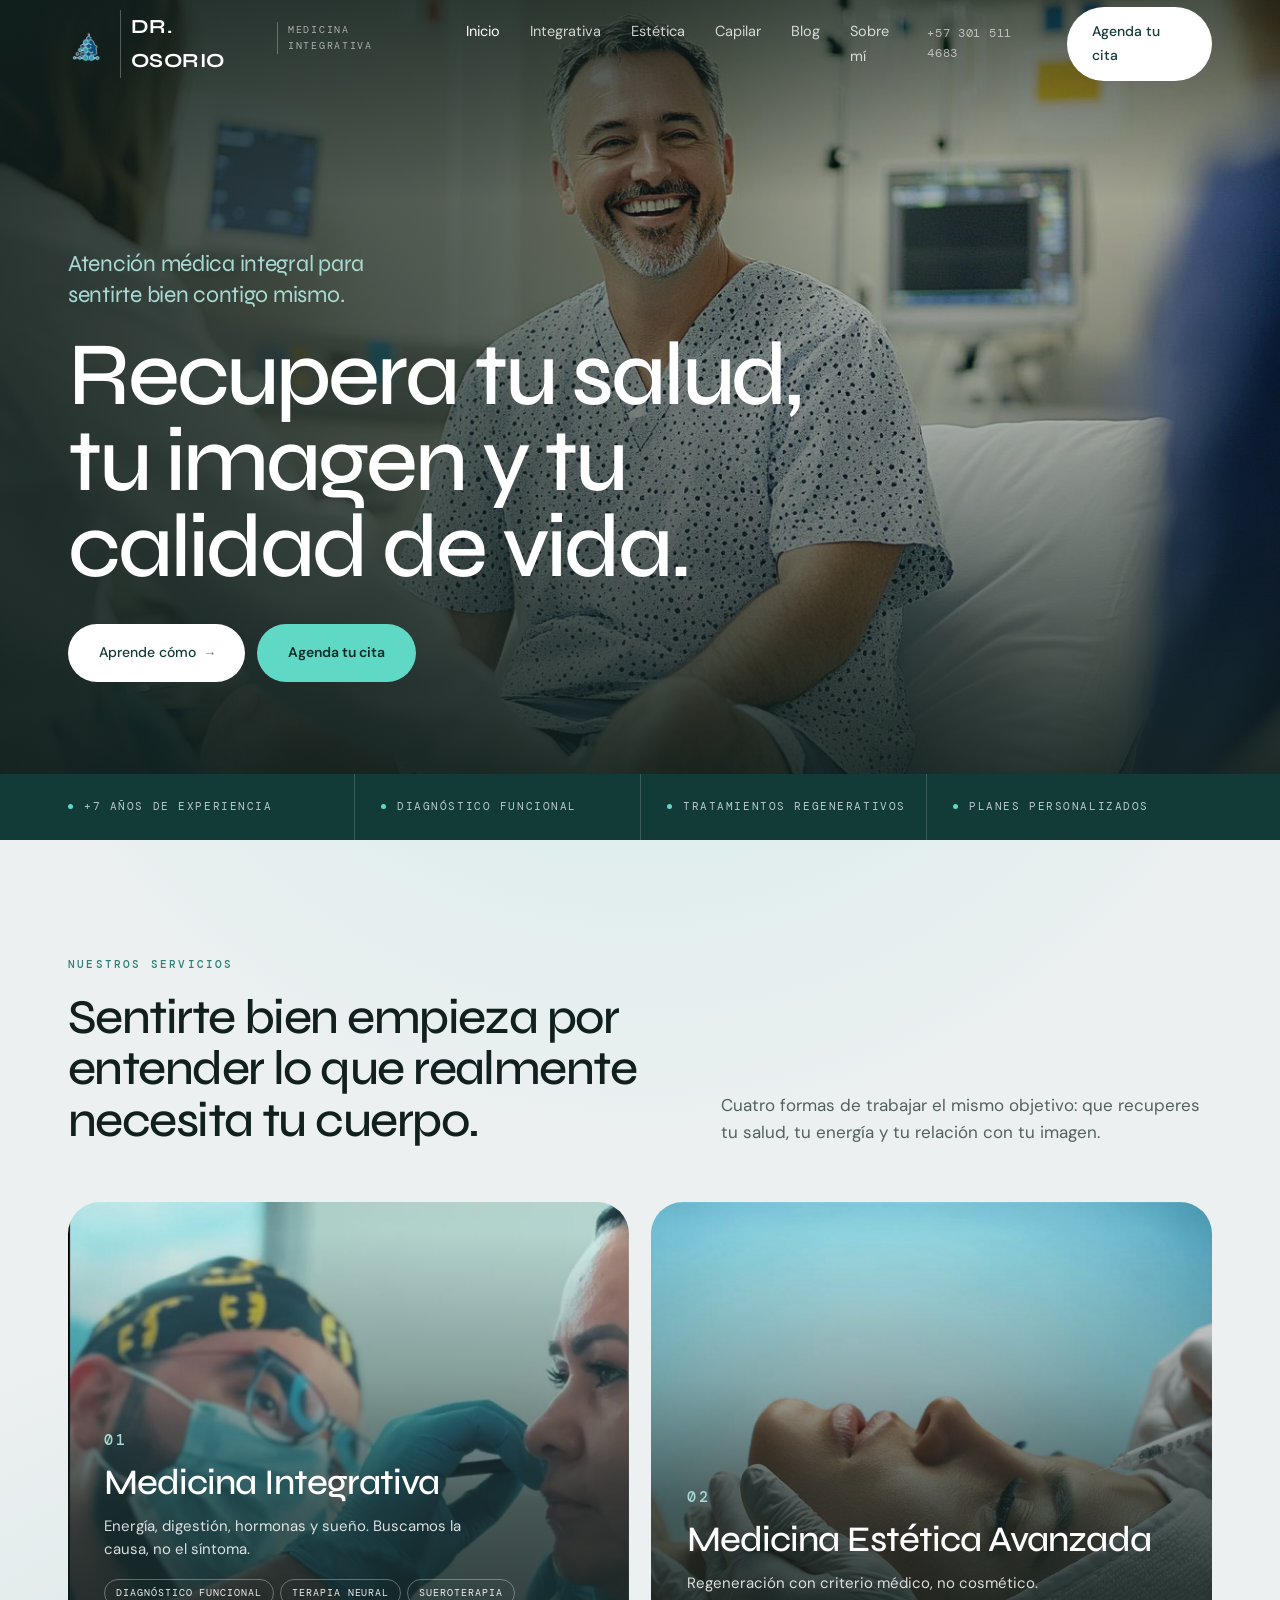
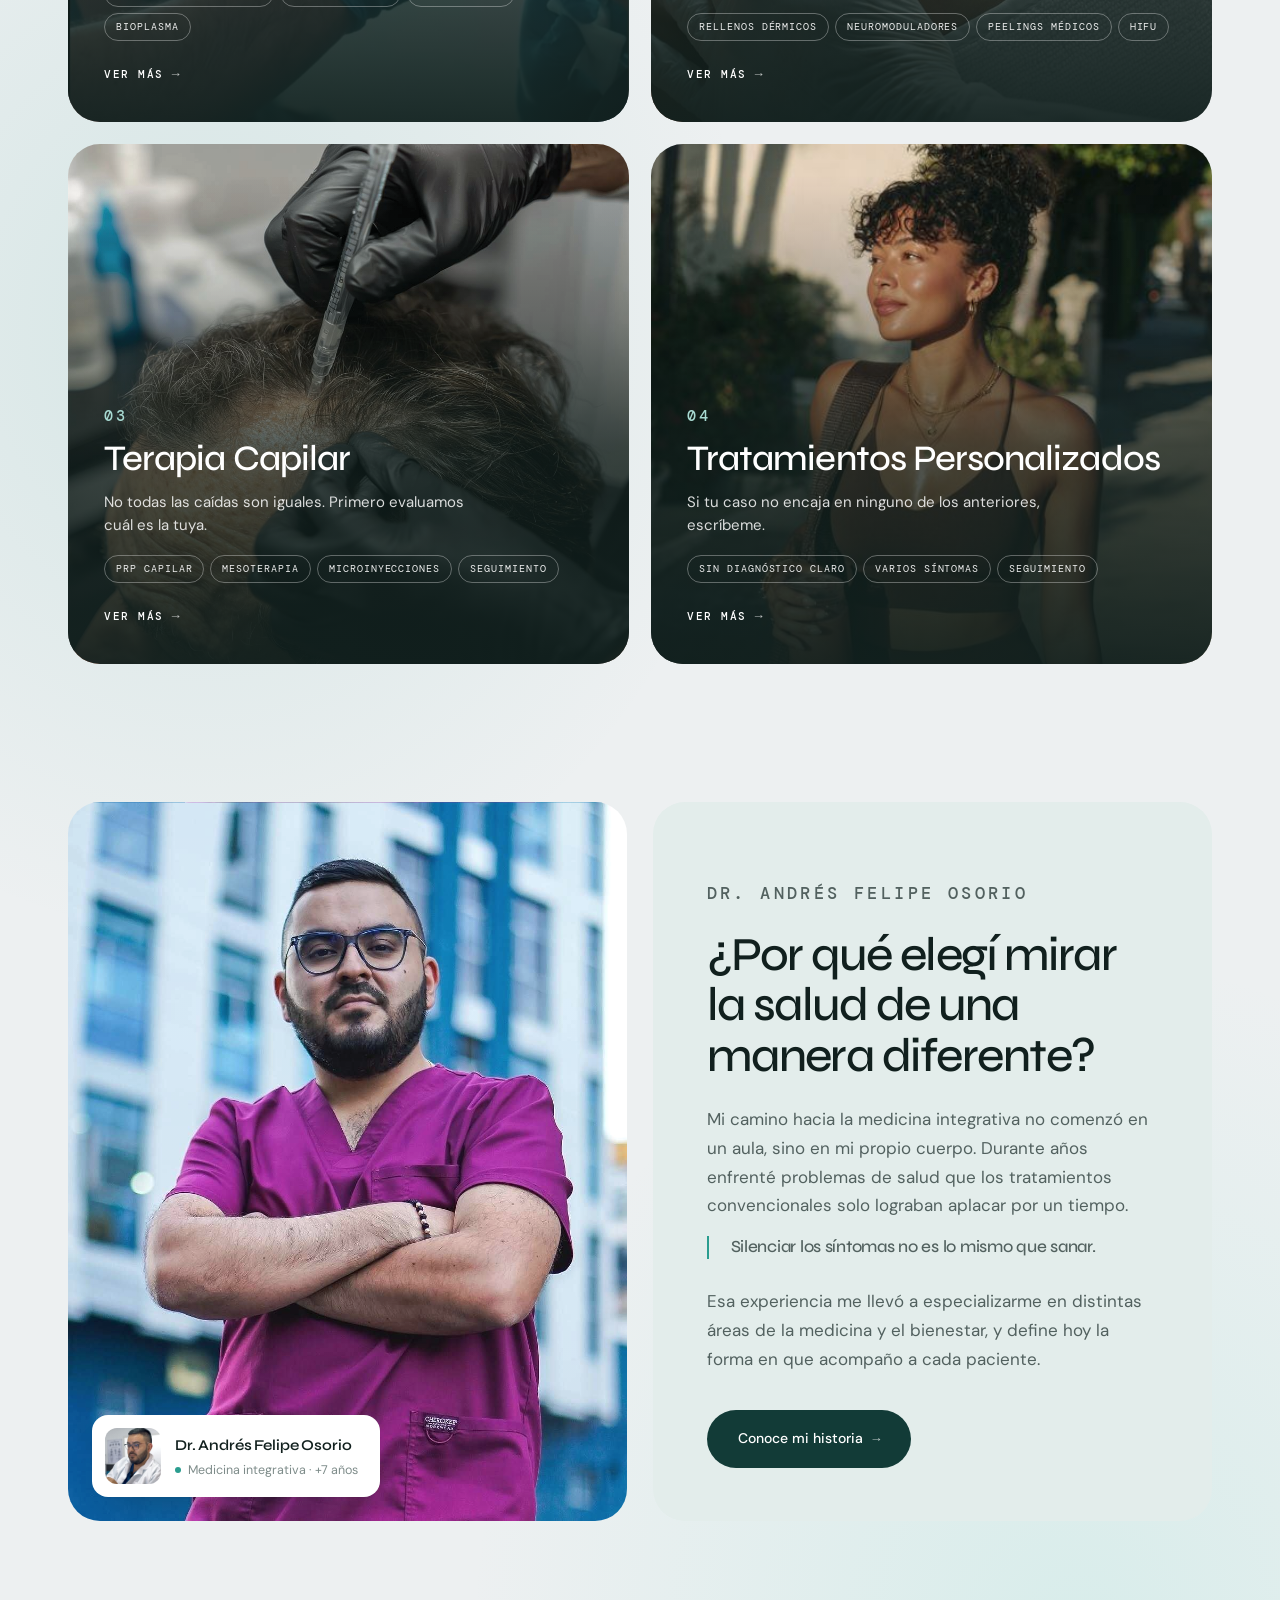
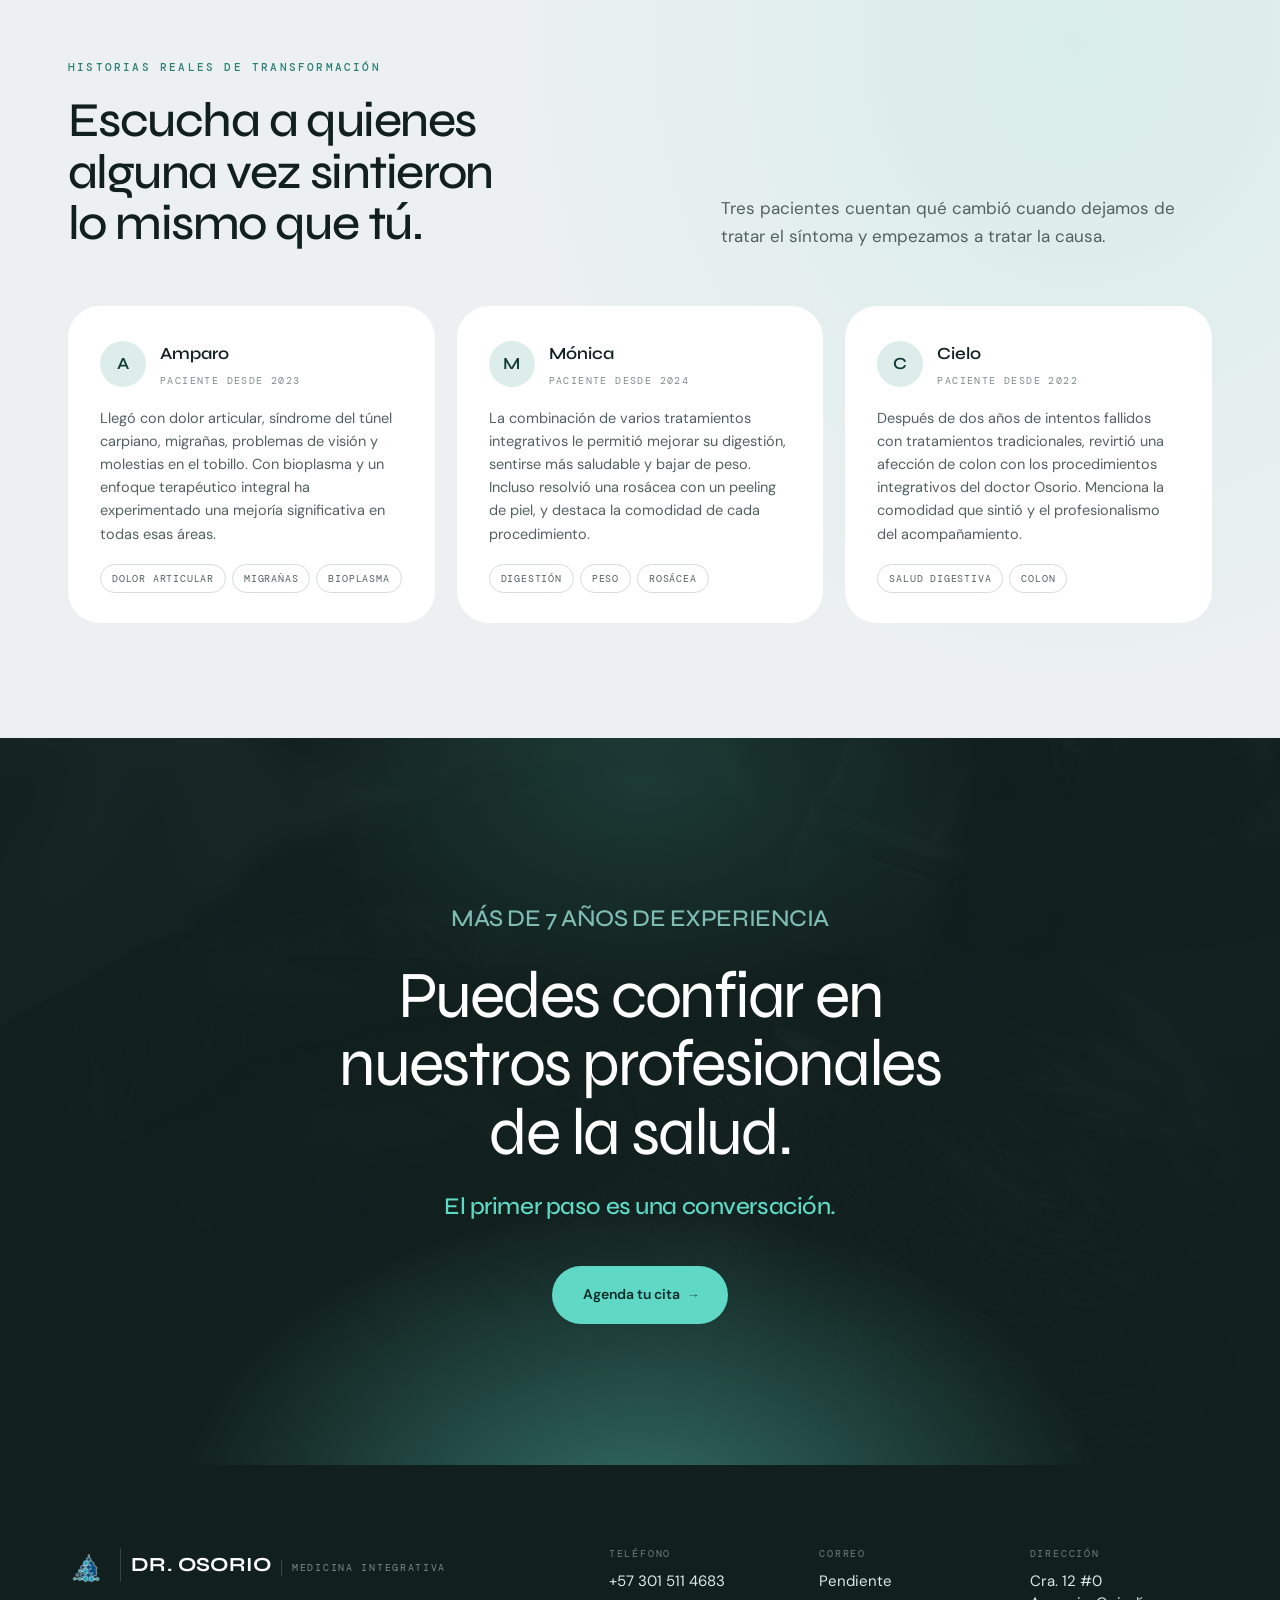
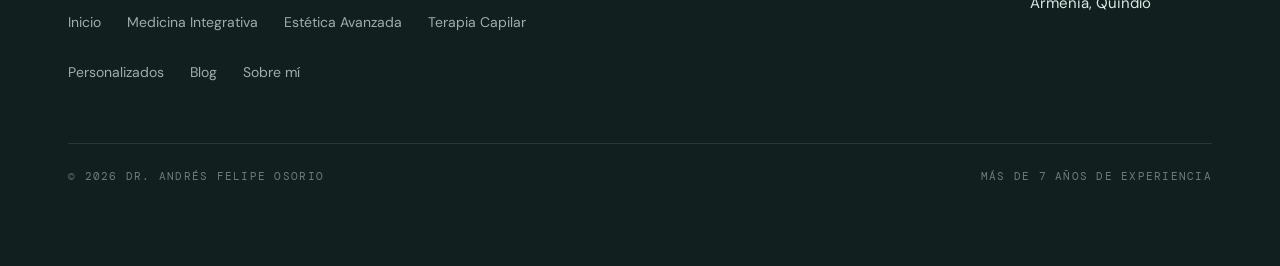
==== index.html @ e7bf5adf "Blog: índice y primer artículo Añade el blog al sitio:  - blog.html, el índice - blog-drips-vs-medic" ====
<!doctype html>
<html lang="es">
<head>
<meta charset="utf-8">
<meta name="viewport" content="width=device-width, initial-scale=1">
<title>Dr. Andrés Felipe Osorio · Medicina Integrativa en Armenia, Quindío</title>
<meta name="description" content="Medicina integrativa, estética avanzada y salud capilar. Diagnóstico profundo y tratamientos regenerativos personalizados. Armenia, Quindío.">
<link rel="icon" href="assets/img/logo.png">
<link rel="preconnect" href="https://fonts.googleapis.com">
<link rel="preconnect" href="https://fonts.gstatic.com" crossorigin>
<link rel="stylesheet" href="https://fonts.googleapis.com/css2?family=Syne:wght@400;500;600;700&family=DM+Sans:opsz,wght@9..40,400;9..40,500&family=DM+Mono:wght@400;500&display=swap">
<link rel="stylesheet" href="assets/css/site.css">
<script>(function(d){d.documentElement.classList.add('anim');setTimeout(function(){if(!window.__anim)d.documentElement.classList.remove('anim')},2500)})(document);</script>
</head>
<body>
<a class="skip" href="#main">Saltar al contenido</a>

<nav class="nav">
  <div class="wrap nav-in">
    <a class="mark" href="index.html">
      <img src="assets/img/logo.png" alt="" width="40" height="40">
      <span class="wm"><b>DR. OSORIO</b><span>Medicina Integrativa</span></span>
    </a>
    <div class="nav-links">
      <a href="index.html" aria-current="page">Inicio</a>
      <a href="medicina-integrativa.html">Integrativa</a>
      <a href="medicina-estetica.html">Estética</a>
      <a href="terapia-capilar.html">Capilar</a>
      <a href="blog.html">Blog</a>
      <a href="sobre-mi.html">Sobre mí</a>
    </div>
    <div class="nav-right">
      <a class="nav-phone" href="tel:+573015114683">+57 301 511 4683</a>
      <a class="btn btn-light" style="padding:12px 24px;min-height:44px" href="tratamientos-personalizados.html">Agenda tu cita</a>
    </div>
  </div>
</nav>

<main id="main">

<header class="hero">
  <div class="ph" style="background-image:url('assets/img/home-hero.jpg');background-position:62% 22%"></div>
  <div class="hero-scrim"></div>
  <div class="hero-in">
    <p class="ask">Atención médica integral para sentirte bien contigo mismo.</p>
    <h1>Recupera tu salud, tu imagen y tu calidad de vida.</h1>
    <div class="cta-row">
      <a class="btn btn-light" href="medicina-integrativa.html">Aprende cómo <span class="arw">→</span></a>
      <a class="btn btn-mint" href="tratamientos-personalizados.html">Agenda tu cita</a>
    </div>
  </div>
</header>

<div class="trust">
  <div class="wrap trust-in">
    <div><span class="dot"></span>+7 años de experiencia</div>
    <div><span class="dot"></span>Diagnóstico funcional</div>
    <div><span class="dot"></span>Tratamientos regenerativos</div>
    <div><span class="dot"></span>Planes personalizados</div>
  </div>
</div>

<section class="sect">
  <div class="wrap">
    <div class="sect-head">
      <div>
        <p class="eyebrow">Nuestros servicios</p>
        <h2>Sentirte bien empieza por entender lo que realmente necesita tu cuerpo.</h2>
      </div>
      <p class="lede">Cuatro formas de trabajar el mismo objetivo: que recuperes tu salud, tu energía y tu relación con tu imagen.</p>
    </div>

    <div class="tiles">
      <a class="tile" href="medicina-integrativa.html">
        <div class="ph" style="background-image:url('assets/img/card-integrativa.jpg');background-position:center 30%"></div>
        <div class="tile-scrim"></div>
        <div class="tile-body">
          <p class="eyebrow">01</p>
          <h3>Medicina Integrativa</h3>
          <p>Energía, digestión, hormonas y sueño. Buscamos la causa, no el síntoma.</p>
          <div class="subs"><span class="sub">Diagnóstico funcional</span><span class="sub">Terapia neural</span><span class="sub">Sueroterapia</span><span class="sub">Bioplasma</span></div>
          <span class="more">Ver más <span class="arw">→</span></span>
        </div>
      </a>

      <a class="tile" href="medicina-estetica.html">
        <div class="ph" style="background-image:url('assets/img/card-estetica.jpg')"></div>
        <div class="tile-scrim"></div>
        <div class="tile-body">
          <p class="eyebrow">02</p>
          <h3>Medicina Estética Avanzada</h3>
          <p>Regeneración con criterio médico, no cosmético.</p>
          <div class="subs"><span class="sub">Rellenos dérmicos</span><span class="sub">Neuromoduladores</span><span class="sub">Peelings médicos</span><span class="sub">HIFU</span></div>
          <span class="more">Ver más <span class="arw">→</span></span>
        </div>
      </a>

      <a class="tile" href="terapia-capilar.html">
        <div class="ph" style="background-image:url('assets/img/card-capilar.jpg');background-position:center 38%"></div>
        <div class="tile-scrim"></div>
        <div class="tile-body">
          <p class="eyebrow">03</p>
          <h3>Terapia Capilar</h3>
          <p>No todas las caídas son iguales. Primero evaluamos cuál es la tuya.</p>
          <div class="subs"><span class="sub">PRP capilar</span><span class="sub">Mesoterapia</span><span class="sub">Microinyecciones</span><span class="sub">Seguimiento</span></div>
          <span class="more">Ver más <span class="arw">→</span></span>
        </div>
      </a>

      <a class="tile" href="tratamientos-personalizados.html">
        <div class="ph" style="background-image:url('assets/img/card-planes.jpg')"></div>
        <div class="tile-scrim"></div>
        <div class="tile-body">
          <p class="eyebrow">04</p>
          <h3>Tratamientos Personalizados</h3>
          <p>Si tu caso no encaja en ninguno de los anteriores, escríbeme.</p>
          <div class="subs"><span class="sub">Sin diagnóstico claro</span><span class="sub">Varios síntomas</span><span class="sub">Seguimiento</span></div>
          <span class="more">Ver más <span class="arw">→</span></span>
        </div>
      </a>
    </div>
  </div>
</section>

<section class="split tint">
  <div class="split-in">
    <div class="split-img">
      <div class="ph" style="background-image:url('assets/img/dr-retrato.jpg')"></div>
      <div class="cred">
        <div class="cred-img"><div class="ph" style="background-image:url('assets/img/dr-consulta.jpg');background-position:center 18%"></div></div>
        <div><b>Dr. Andrés Felipe Osorio</b>
          <span class="role"><span class="dot"></span>Medicina integrativa · +7 años</span></div>
      </div>
    </div>
    <div class="split-txt"><div>
      <p class="eyebrow">Dr. Andrés Felipe Osorio</p>
      <h2>¿Por qué elegí mirar la salud de una manera diferente?</h2>
      <p>Mi camino hacia la medicina integrativa no comenzó en un aula, sino en mi propio cuerpo. Durante años enfrenté problemas de salud que los tratamientos convencionales solo lograban aplacar por un tiempo.</p>
      <p class="pull">Silenciar los síntomas no es lo mismo que sanar.</p>
      <p style="margin-top:28px">Esa experiencia me llevó a especializarme en distintas áreas de la medicina y el bienestar, y define hoy la forma en que acompaño a cada paciente.</p>
      <a class="btn btn-primary" href="sobre-mi.html">Conoce mi historia <span class="arw">→</span></a>
    </div></div>
  </div>
</section>

<section class="sect">
  <div class="wrap">
    <div class="sect-head">
      <div>
        <p class="eyebrow">Historias reales de transformación</p>
        <h2>Escucha a quienes alguna vez sintieron lo mismo que tú.</h2>
      </div>
      <p class="lede">Tres pacientes cuentan qué cambió cuando dejamos de tratar el síntoma y empezamos a tratar la causa.</p>
    </div>

    <div class="hist-grid">
      <article class="hist">
        <div class="hist-top"><div class="mono-av">A</div><div><b>Amparo</b><span>Paciente desde 2023</span></div></div>
        <p>Llegó con dolor articular, síndrome del túnel carpiano, migrañas, problemas de visión y molestias en el tobillo. Con bioplasma y un enfoque terapéutico integral ha experimentado una mejoría significativa en todas esas áreas.</p>
        <div class="tags"><span class="tag">Dolor articular</span><span class="tag">Migrañas</span><span class="tag">Bioplasma</span></div>
      </article>
      <article class="hist">
        <div class="hist-top"><div class="mono-av">M</div><div><b>Mónica</b><span>Paciente desde 2024</span></div></div>
        <p>La combinación de varios tratamientos integrativos le permitió mejorar su digestión, sentirse más saludable y bajar de peso. Incluso resolvió una rosácea con un peeling de piel, y destaca la comodidad de cada procedimiento.</p>
        <div class="tags"><span class="tag">Digestión</span><span class="tag">Peso</span><span class="tag">Rosácea</span></div>
      </article>
      <article class="hist">
        <div class="hist-top"><div class="mono-av">C</div><div><b>Cielo</b><span>Paciente desde 2022</span></div></div>
        <p>Después de dos años de intentos fallidos con tratamientos tradicionales, revirtió una afección de colon con los procedimientos integrativos del doctor Osorio. Menciona la comodidad que sintió y el profesionalismo del acompañamiento.</p>
        <div class="tags"><span class="tag">Salud digestiva</span><span class="tag">Colon</span></div>
      </article>
    </div>
  </div>
</section>

<section class="cta">
  <div class="cta-bg"><div class="ph" style="background-image:url('assets/img/home-banda.jpg');filter:saturate(.28) contrast(1.05)"></div></div>
  <div class="wrap"><div class="cta-in">
    <p class="eyebrow">Más de 7 años de experiencia</p>
    <h2>Puedes confiar en nuestros profesionales de la salud.</h2>
    <p>El primer paso es una conversación.</p>
    <a class="btn btn-mint" href="tratamientos-personalizados.html">Agenda tu cita <span class="arw">→</span></a>
  </div></div>
</section>

</main>

<footer class="foot">
  <div class="wrap">
    <div class="foot-top">
      <div>
        <div class="mark">
          <img src="assets/img/logo.png" alt="" width="40" height="40">
          <span class="wm"><b>DR. OSORIO</b><span>Medicina Integrativa</span></span>
        </div>
        <div class="foot-links">
          <a href="index.html">Inicio</a>
          <a href="medicina-integrativa.html">Medicina Integrativa</a>
          <a href="medicina-estetica.html">Estética Avanzada</a>
          <a href="terapia-capilar.html">Terapia Capilar</a>
          <a href="tratamientos-personalizados.html">Personalizados</a>
          <a href="blog.html">Blog</a>
          <a href="sobre-mi.html">Sobre mí</a>
        </div>
      </div>
      <div class="foot-data">
        <div><p class="k">Teléfono</p><p class="v"><a href="tel:+573015114683">+57 301 511 4683</a></p></div>
        <div><p class="k">Correo</p><p class="v">Pendiente</p></div>
        <div><p class="k">Dirección</p><p class="v">Cra. 12 #0<br>Armenia, Quindío</p></div>
      </div>
    </div>
    <div class="foot-bar">
      <span>© 2026 Dr. Andrés Felipe Osorio</span>
      <span>Más de 7 años de experiencia</span>
    </div>
  </div>
</footer>

<script src="assets/js/site.js" defer></script>
</body>
</html>
---- assets/css/site.css ----
/* ============================================================
   Dr. Andrés Felipe Osorio — hoja de estilos del sitio
   Un solo sistema para las seis páginas.
   ============================================================ */

:root{
  /* color */
  --canvas:#EDF0F1;
  --mist:#E3EDEB;
  --surface:#FFFFFF;
  --ink:#11201E;
  --ink-soft:#52615F;
  --ink-faint:#7E8C8A;
  --teal:#2A7F76;         /* teal para texto: 4.9:1 sobre blanco */
  --teal-bright:#2A9D8F;  /* el color de marca, sólo para acentos */
  --teal-deep:#123B37;
  --mint:#5FD9C6;
  --line:#D6DCDB;
  --line-soft:#E4E9E9;

  /* medidas */
  --w:1240px;
  --pad:clamp(20px,5vw,48px);
  --r-card:32px;
  --r-field:14px;
  --r-pill:999px;

  /* tipografía */
  --display:"Syne",Georgia,serif;
  --body:"DM Sans",-apple-system,BlinkMacSystemFont,"Segoe UI",Helvetica,Arial,sans-serif;
  --mono:"DM Mono",ui-monospace,SFMono-Regular,Menlo,monospace;
}

*{box-sizing:border-box}
html{-webkit-text-size-adjust:100%; scroll-behavior:smooth}
@media (prefers-reduced-motion:reduce){
  html{scroll-behavior:auto}
  *,*::before,*::after{animation-duration:.01ms!important; transition-duration:.01ms!important}
}

body{
  margin:0; color:var(--ink);
  background-color:var(--canvas);
  background-image:
    radial-gradient(84% 24% at 50% 6%, rgba(95,217,198,.24) 0%, rgba(95,217,198,0) 72%),
    radial-gradient(60% 17% at 16% 38%, rgba(42,157,143,.12) 0%, rgba(42,157,143,0) 72%),
    radial-gradient(66% 19% at 84% 64%, rgba(95,217,198,.15) 0%, rgba(95,217,198,0) 72%);
  background-repeat:no-repeat;
  font-family:var(--body); font-size:16px; line-height:1.7;
  -webkit-font-smoothing:antialiased;
}
img{display:block; max-width:100%}
a{color:inherit; text-decoration:none}
:focus-visible{outline:2px solid var(--teal-bright); outline-offset:3px; border-radius:4px}
.skip{position:absolute; left:-9999px}
.skip:focus{left:16px; top:16px; z-index:99; background:#fff; color:var(--teal-deep);
  padding:12px 20px; border-radius:var(--r-pill); font-size:14px}

.wrap{max-width:var(--w); margin:0 auto; padding-inline:var(--pad)}
h1,h2,h3{font-family:var(--display); margin:0; text-wrap:balance}
p{margin:0}

.eyebrow{font-family:var(--mono); font-size:11px; font-weight:500;
  letter-spacing:.2em; text-transform:uppercase; color:var(--teal); margin:0}
.arw{font-family:var(--mono); font-size:13px; opacity:.7}

.btn{display:inline-flex; align-items:center; justify-content:center; gap:10px;
  font-family:var(--body); font-size:14px; font-weight:500; padding:16px 30px;
  border-radius:var(--r-pill); border:1px solid transparent; min-height:50px; cursor:pointer;
  transition:background-color .2s ease, color .2s ease, border-color .2s ease}
.btn-primary{background:var(--teal-deep); color:#FFFFFF}
.btn-primary:hover{background:#0C2C29}
.btn-light{background:#FFFFFF; color:var(--teal-deep)}
.btn-light:hover{background:#E9F2F0}
.btn-mint{background:var(--mint); color:#0B2B27; font-weight:600}
.btn-mint:hover{background:#4FCDB9}
.btn-ghost{background:transparent; color:var(--ink); border-color:var(--line)}
.btn-ghost:hover{border-color:var(--teal); color:var(--teal)}

.chips{display:flex; flex-wrap:wrap; gap:8px; margin-top:26px}
.chip{font-family:var(--mono); font-size:10px; font-weight:500; letter-spacing:.14em;
  text-transform:uppercase; color:var(--teal); background:rgba(42,157,143,.07);
  border:1px solid rgba(42,157,143,.34); border-radius:var(--r-pill); padding:8px 15px}
.pull{border-left:2px solid var(--teal-bright); padding-left:22px; margin-top:30px;
  font-family:var(--display); font-size:clamp(18px,1.9vw,22px); font-weight:500;
  letter-spacing:-.016em; line-height:1.34; color:var(--teal-deep)}
.pend{display:inline-block; font-family:var(--mono); font-size:9px; letter-spacing:.13em;
  text-transform:uppercase; color:#8A6018; background:#F6ECD9;
  border-radius:var(--r-pill); padding:4px 9px}

/* ---------- foto: una sola receta de grading ---------- */
.ph{position:absolute; inset:0; background-size:cover; background-position:center;
  background-color:#E2E7E7; filter:saturate(.84) contrast(1.03) brightness(1.01)}
.ph::after{content:""; position:absolute; inset:0;
  background:linear-gradient(180deg,rgba(42,127,118,.14),rgba(17,32,30,.10));
  mix-blend-mode:soft-light}

/* ============================================================
   NAVEGACIÓN
   ============================================================ */
.nav{position:absolute; top:0; left:0; right:0; z-index:20}
.nav.solid{position:relative; background:var(--teal-deep)}
.nav-in{display:flex; align-items:center; justify-content:space-between; gap:28px; height:88px}
.mark{display:flex; align-items:center; gap:12px}
.mark img{width:40px; height:40px; flex:0 0 40px}
.mark .wm{display:flex; align-items:baseline; gap:10px}
.mark b{font-family:var(--display); font-size:20px; font-weight:700;
  letter-spacing:.02em; color:#FFFFFF}
.mark span{font-family:var(--mono); font-size:9.5px; letter-spacing:.18em;
  text-transform:uppercase; color:rgba(255,255,255,.6);
  border-left:1px solid rgba(255,255,255,.28); padding-left:10px}
.nav-links{display:flex; gap:30px; font-size:14.5px; color:rgba(255,255,255,.78)}
.nav-links a:hover{color:#FFFFFF}
.nav-links a[aria-current="page"]{color:#FFFFFF}
.nav-right{display:flex; align-items:center; gap:20px}
.nav-phone{font-family:var(--mono); font-size:11.5px; letter-spacing:.06em;
  color:rgba(255,255,255,.62)}
.nav-phone:hover{color:#FFFFFF}

/* ============================================================
   HERO a sangre
   ============================================================ */
.hero{position:relative; min-height:86vh; display:flex; align-items:flex-end;
  overflow:hidden; background:var(--ink)}
.hero.short{min-height:68vh}
.hero-scrim{position:absolute; inset:0;
  background:
    linear-gradient(104deg, rgba(17,32,30,.82) 0%, rgba(17,32,30,.54) 36%, rgba(17,32,30,0) 70%),
    linear-gradient(180deg, rgba(17,32,30,.60) 0%, rgba(17,32,30,.12) 26%,
             rgba(17,32,30,.44) 66%, rgba(17,32,30,.88) 100%)}
.hero-in{position:relative; z-index:2; width:100%; max-width:var(--w); margin:0 auto;
  padding:200px var(--pad) 92px}
.hero.short .hero-in{padding-top:170px; padding-bottom:80px}
.hero .ask{font-family:var(--display); font-size:clamp(17px,1.9vw,23px); font-weight:400;
  letter-spacing:-.012em; line-height:1.35; color:#A8DAD2; max-width:26ch; margin:0}
.hero h1{font-size:clamp(42px,7vw,96px); font-weight:500; letter-spacing:-.036em;
  line-height:.96; color:#FFFFFF; margin-top:22px; max-width:15ch}
.hero .cta-row{display:flex; gap:12px; margin-top:34px; flex-wrap:wrap}

/* HERO en banda (Sobre mí) */
.hero-band{background:var(--teal-deep); color:#FFFFFF; position:relative; overflow:hidden}
.hero-band::before{content:""; position:absolute; inset:0; pointer-events:none;
  background:radial-gradient(46% 60% at 82% 10%, rgba(95,217,198,.20) 0%, rgba(95,217,198,0) 72%)}
.hero-band .hb-in{position:relative; z-index:2; max-width:var(--w); margin:0 auto;
  padding-inline:var(--pad); padding-block:clamp(56px,7vw,96px);
  display:grid; grid-template-columns:minmax(0,1.15fr) minmax(0,.85fr);
  gap:clamp(36px,5vw,80px); align-items:center}
.hero-band .eyebrow{color:#7FBDB4}
.hero-band h1{font-size:clamp(38px,5.6vw,74px); font-weight:500; letter-spacing:-.036em;
  line-height:1.0; color:#FFFFFF; margin-top:20px}
.hero-band .lede{font-family:var(--display); font-size:clamp(19px,2.1vw,26px); font-weight:400;
  letter-spacing:-.016em; line-height:1.34; color:var(--mint); margin-top:26px; max-width:26ch}
.hero-band .art{position:relative; border-radius:var(--r-card); overflow:hidden; aspect-ratio:4/4.9}
.meta-row{display:flex; margin-top:38px; border-top:1px solid rgba(255,255,255,.2)}
.meta-row div{padding:18px 30px 0; border-right:1px solid rgba(255,255,255,.2)}
.meta-row div:first-child{padding-left:0}
.meta-row div:last-child{border-right:0}
.meta-row .k{font-family:var(--mono); font-size:9.5px; letter-spacing:.16em;
  text-transform:uppercase; color:#7E9995}
.meta-row .v{font-family:var(--display); font-size:19px; font-weight:600;
  letter-spacing:-.014em; color:#FFFFFF; margin-top:7px}

/* ============================================================
   FRANJA DE CONFIANZA
   ============================================================ */
.trust{background:var(--teal-deep); color:#FFFFFF}
.trust-in{display:grid; grid-template-columns:repeat(4,1fr); font-family:var(--mono);
  font-size:10.5px; letter-spacing:.15em; text-transform:uppercase; color:#B9CBC8}
.trust-in > div{padding:24px 0; display:flex; align-items:center; gap:11px}
.trust-in > div + div{border-left:1px solid rgba(255,255,255,.18); padding-left:26px}
.dot{width:5px; height:5px; border-radius:50%; background:var(--mint); flex:0 0 5px}

/* ============================================================
   FILAS: dos tarjetas de la misma altura
   ============================================================ */
.split{padding-block:clamp(14px,1.8vw,22px)}
.split-in{max-width:var(--w); margin:0 auto; padding-inline:var(--pad);
  display:grid; grid-template-columns:minmax(0,1fr) minmax(0,1fr);
  gap:clamp(16px,2vw,26px); align-items:stretch}
.split.wide > .split-in{grid-template-columns:minmax(0,.86fr) minmax(0,1.14fr)}
.split.wide.rev > .split-in{grid-template-columns:minmax(0,1.14fr) minmax(0,.86fr)}
.split-img{position:relative; border-radius:var(--r-card); overflow:hidden;
  min-height:clamp(360px,44vw,540px)}
.split-txt{background:var(--surface); border-radius:var(--r-card);
  padding:clamp(32px,4.2vw,64px); display:flex; align-items:center}
.split.tint .split-txt{background:var(--mist)}
.split-txt > div{max-width:32rem}
.split-txt h2{font-size:clamp(30px,3.7vw,50px); font-weight:500; letter-spacing:-.032em;
  line-height:1.06; margin-top:22px}
.split-txt p{color:var(--ink-soft); margin-top:24px; font-size:17px}
.split-txt p + p{margin-top:16px}
.split-txt .btn{margin-top:36px}
.split-txt .sig{font-family:var(--display); font-size:18px; font-weight:600;
  color:var(--ink); margin-top:30px}
.split-txt .reg{font-family:var(--mono); font-size:10.5px; letter-spacing:.16em;
  text-transform:uppercase; color:var(--ink-faint); margin-top:6px}

/* tarjeta de credencial flotando sobre la foto */
.cred{position:absolute; z-index:3; left:24px; bottom:24px; display:flex; align-items:center;
  gap:14px; background:var(--surface); border-radius:16px; padding:13px 22px 13px 13px;
  max-width:min(330px,calc(100% - 48px));
  box-shadow:0 1px 2px rgba(17,32,30,.05), 0 20px 44px -24px rgba(17,32,30,.45)}
.cred-img{position:relative; width:56px; height:56px; border-radius:12px; flex:0 0 56px; overflow:hidden}
.cred b{display:block; font-family:var(--display); font-size:15px; font-weight:600;
  letter-spacing:-.01em; color:var(--ink)}
.cred .role{display:block; font-size:12.5px; line-height:1.4; color:var(--ink-faint); margin-top:3px}
.cred .dot{display:inline-block; margin-right:7px; vertical-align:1px; background:var(--teal-bright);
  width:6px; height:6px}

/* ============================================================
   TARJETA OSCURA — cuatro variantes de lista
   ============================================================ */
.dark{padding-block:clamp(14px,1.8vw,22px)}
.dark-card{background:var(--teal-deep); color:#FFFFFF; border-radius:var(--r-card);
  padding:clamp(44px,6vw,86px); position:relative; overflow:hidden}
.dark .eyebrow{color:#7FBDB4}
.dark h2{font-size:clamp(31px,3.9vw,52px); font-weight:500; letter-spacing:-.032em;
  line-height:1.06; color:#FFFFFF; margin-top:20px; max-width:16ch}

/* a · lista simple en dos columnas */
.list-2{list-style:none; display:grid; grid-template-columns:1fr 1fr;
  gap:0 clamp(40px,6vw,88px); margin:clamp(40px,5vw,60px) 0 0; padding:0;
  border-top:1px solid rgba(255,255,255,.18)}
.list-2 li{padding:22px 0; border-bottom:1px solid rgba(255,255,255,.18);
  font-size:17px; color:#DCE8E6; display:flex; gap:16px; align-items:baseline}
.list-2 .n{font-family:var(--mono); font-size:10.5px; letter-spacing:.14em;
  color:#7FBDB4; flex:0 0 auto}

/* b · nombre + para qué sirve, dos columnas */
.list-def{list-style:none; margin:clamp(40px,5vw,60px) 0 0; padding:0;
  display:grid; grid-template-columns:1fr 1fr; gap:0 clamp(40px,6vw,80px);
  border-top:1px solid rgba(255,255,255,.18)}
.list-def li{padding:20px 0; border-bottom:1px solid rgba(255,255,255,.18);
  display:grid; grid-template-columns:auto 1fr; gap:5px 18px}
.list-def .n{grid-column:1; grid-row:1 / span 2; align-self:start; padding-top:5px;
  font-family:var(--mono); font-size:10px; letter-spacing:.14em; color:#7FBDB4}
.list-def b{grid-column:2; grid-row:1; font-family:var(--display); font-size:18px;
  font-weight:600; letter-spacing:-.014em; color:#FFFFFF}
.list-def .d{grid-column:2; grid-row:2; font-size:14.5px; line-height:1.5; color:#A9BFBC}

/* c · una columna, filas grandes */
.list-1{list-style:none; margin:clamp(40px,5vw,60px) 0 0; padding:0;
  border-top:1px solid rgba(255,255,255,.18)}
.list-1 li{display:flex; align-items:baseline; justify-content:space-between; gap:28px;
  padding:24px 0; border-bottom:1px solid rgba(255,255,255,.18)}
.list-1 b{font-family:var(--display); font-size:clamp(19px,2.1vw,27px); font-weight:500;
  letter-spacing:-.018em; line-height:1.2; color:#FFFFFF}
.list-1 .n{font-family:var(--mono); font-size:10px; letter-spacing:.14em;
  color:#7FBDB4; flex:0 0 auto}

/* d · cuatro cuadrantes con filete en cruz */
.quad{display:grid; grid-template-columns:1fr 1fr; margin-top:clamp(40px,5vw,60px)}
.quad > div{--gx:clamp(28px,3.4vw,56px); --gy:clamp(30px,3.4vw,50px)}
.quad > div:nth-child(1){padding:0 var(--gx) var(--gy) 0;
  border-right:1px solid rgba(255,255,255,.18); border-bottom:1px solid rgba(255,255,255,.18)}
.quad > div:nth-child(2){padding:0 0 var(--gy) var(--gx);
  border-bottom:1px solid rgba(255,255,255,.18)}
.quad > div:nth-child(3){padding:var(--gy) var(--gx) 0 0;
  border-right:1px solid rgba(255,255,255,.18)}
.quad > div:nth-child(4){padding:var(--gy) 0 0 var(--gx)}
.quad .n{font-family:var(--mono); font-size:10px; letter-spacing:.16em; color:#7FBDB4}
.quad h3{font-size:clamp(21px,2.3vw,28px); font-weight:500; letter-spacing:-.02em;
  line-height:1.14; color:#FFFFFF; margin-top:14px}
.quad p{color:#A9BFBC; font-size:16px; line-height:1.6; margin-top:14px; max-width:38ch}
.quad .k{font-family:var(--mono); font-size:10px; letter-spacing:.16em;
  text-transform:uppercase; color:#7FBDB4}

/* ============================================================
   PORTADA — cuatro servicios en tarjetas con foto a sangre
   ============================================================ */
.sect{padding-block:clamp(76px,9vw,124px)}
.sect-head{display:grid; grid-template-columns:minmax(0,1.2fr) minmax(0,1fr);
  gap:clamp(32px,5vw,72px); align-items:end; margin-bottom:clamp(40px,5vw,56px)}
.sect-head h2{font-size:clamp(30px,3.8vw,50px); font-weight:500; letter-spacing:-.032em;
  line-height:1.06; margin-top:18px}
.sect-head .lede{font-size:17px; line-height:1.6; color:var(--ink-soft); max-width:50ch}

.tiles{display:grid; grid-template-columns:1fr 1fr; gap:clamp(16px,2vw,22px)}
.tile{position:relative; border-radius:var(--r-card); overflow:hidden; min-height:520px;
  display:flex; transition:transform .25s ease}
.tile:hover{transform:translateY(-4px)}
.tile-scrim{position:absolute; inset:0;
  background:linear-gradient(180deg, rgba(17,32,30,0) 6%, rgba(17,32,30,.30) 34%,
             rgba(17,32,30,.70) 58%, rgba(17,32,30,.94) 100%)}
.tile-body{position:relative; z-index:2; margin-top:auto; width:100%; padding:36px; color:#FFFFFF}
.tile-body .eyebrow{color:#A8DAD2}
.tile-body h3{font-family:var(--display); font-size:clamp(26px,3vw,36px); font-weight:500;
  letter-spacing:-.026em; line-height:1.08; color:#FFFFFF; margin-top:12px}
.tile-body p{font-size:15px; line-height:1.55; color:rgba(255,255,255,.84);
  margin-top:12px; max-width:38ch}
.subs{display:flex; flex-wrap:wrap; gap:6px; margin-top:18px}
.sub{font-family:var(--mono); font-size:9.5px; letter-spacing:.1em; text-transform:uppercase;
  border:1px solid rgba(255,255,255,.32); border-radius:var(--r-pill); padding:5px 11px;
  color:rgba(255,255,255,.92)}
.more{display:inline-flex; align-items:center; gap:8px; margin-top:22px; font-family:var(--mono);
  font-size:11px; font-weight:500; letter-spacing:.14em; text-transform:uppercase; color:#FFFFFF}

/* testimonios */
.hist-grid{display:grid; grid-template-columns:repeat(3,1fr); gap:clamp(16px,2vw,22px)}
.hist{background:var(--surface); border-radius:var(--r-card); padding:34px 32px 30px;
  display:flex; flex-direction:column; gap:18px}
.hist-top{display:flex; align-items:center; gap:14px}
.mono-av{width:46px; height:46px; border-radius:50%; flex:0 0 46px; background:#DDEDEA;
  color:var(--teal-deep); display:grid; place-items:center;
  font-family:var(--display); font-size:17px; font-weight:600}
.hist-top b{display:block; font-family:var(--display); font-size:17px; font-weight:600}
.hist-top span{display:block; font-family:var(--mono); font-size:10px; letter-spacing:.14em;
  text-transform:uppercase; color:var(--ink-faint); margin-top:3px}
.hist p{font-size:14.5px; line-height:1.6; color:var(--ink-soft); flex:1}
.tags{display:flex; flex-wrap:wrap; gap:6px}
.tag{font-family:var(--mono); font-size:10px; letter-spacing:.08em; text-transform:uppercase;
  color:var(--ink-soft); border:1px solid var(--line); border-radius:var(--r-pill); padding:5px 11px}

/* ============================================================
   FORMULARIO
   ============================================================ */
.form-card{background:var(--teal-deep); color:#FFFFFF; border-radius:var(--r-card);
  padding:clamp(38px,5.4vw,80px); position:relative; overflow:hidden}
.form-card::before{content:""; position:absolute; inset:0; pointer-events:none;
  background:radial-gradient(46% 54% at 88% 4%, rgba(95,217,198,.22) 0%, rgba(95,217,198,0) 72%)}
.form-in{position:relative; z-index:2; display:grid;
  grid-template-columns:minmax(0,.82fr) minmax(0,1.18fr); gap:clamp(38px,5vw,80px)}
.form-in h2{font-size:clamp(30px,3.7vw,48px); font-weight:500; letter-spacing:-.032em;
  line-height:1.06; color:#FFFFFF; margin-top:20px; max-width:14ch}
.form-in .lede{color:#B9CBC8; margin-top:22px; font-size:17px; max-width:40ch}
.pasos{list-style:none; margin:clamp(34px,4vw,48px) 0 0; padding:0;
  border-top:1px solid rgba(255,255,255,.18)}
.pasos li{padding:18px 0; border-bottom:1px solid rgba(255,255,255,.18);
  display:grid; grid-template-columns:auto 1fr; gap:4px 16px}
.pasos .n{grid-column:1; grid-row:1 / span 2; align-self:start; padding-top:5px;
  font-family:var(--mono); font-size:10px; letter-spacing:.14em; color:#7FBDB4}
.pasos b{grid-column:2; grid-row:1; font-family:var(--display); font-size:17px;
  font-weight:600; letter-spacing:-.012em; color:#FFFFFF}
.pasos .d{grid-column:2; grid-row:2; font-size:14.5px; line-height:1.5; color:#A9BFBC}

.campos{display:grid; grid-template-columns:1fr 1fr; gap:16px}
.campo{display:flex; flex-direction:column; gap:9px}
.campo.full{grid-column:1/-1}
.campo label{font-family:var(--mono); font-size:10px; letter-spacing:.16em;
  text-transform:uppercase; color:#8FA8A4}
.campo input,.campo textarea{
  font-family:var(--body); font-size:15px; color:#FFFFFF;
  background:rgba(255,255,255,.06); border:1px solid rgba(255,255,255,.2);
  border-radius:var(--r-field); min-height:54px; padding:16px 18px; width:100%;
  transition:border-color .2s ease, background-color .2s ease}
.campo textarea{min-height:150px; resize:vertical; line-height:1.6}
.campo input::placeholder,.campo textarea::placeholder{color:#7E9995}
.campo input:focus,.campo textarea:focus{outline:none; border-color:var(--mint);
  background:rgba(255,255,255,.1)}
.enviar{margin-top:26px; display:flex; align-items:center; gap:18px; flex-wrap:wrap}
.wapp{font-size:14.5px; color:#A9BFBC}
.wapp a{color:#FFFFFF; font-weight:500; border-bottom:1px solid rgba(255,255,255,.3)}
.nota{margin-top:18px; font-size:12.5px; line-height:1.55; color:#7E9995; max-width:52ch}

/* trayectoria */
.tray-card{background:var(--surface); border-radius:var(--r-card); padding:clamp(32px,4vw,56px)}
.tray-grid{display:grid; grid-template-columns:repeat(4,1fr); gap:clamp(20px,3vw,40px);
  margin-top:clamp(26px,3vw,36px)}
.tray-grid .k{font-family:var(--mono); font-size:10px; letter-spacing:.16em;
  text-transform:uppercase; color:var(--ink-faint)}
.tray-grid .v{font-family:var(--display); font-size:19px; font-weight:600;
  letter-spacing:-.014em; color:var(--ink); margin-top:9px}
.tray-grid .pend{margin-top:9px}

/* ============================================================
   CIERRE
   ============================================================ */
.cta{position:relative; overflow:hidden; background:var(--ink); color:#FFFFFF; text-align:center}
.cta-bg{position:absolute; inset:0; opacity:.2}
.cta-bg::after{content:""; position:absolute; inset:0;
  background:linear-gradient(180deg, rgba(17,32,30,.80), rgba(17,32,30,.94))}
.cta::before{content:""; position:absolute; inset:0; z-index:1; pointer-events:none;
  background:
    radial-gradient(52% 62% at 50% 108%, rgba(95,217,198,.42) 0%, rgba(95,217,198,0) 70%),
    radial-gradient(38% 44% at 50% 6%, rgba(95,217,198,.14) 0%, rgba(95,217,198,0) 72%)}
.cta-in{position:relative; z-index:2; padding-block:clamp(92px,11vw,160px);
  max-width:680px; margin:0 auto}
.cta .eyebrow{color:#7FBDB4}
.cta h2{font-size:clamp(34px,5.2vw,66px); font-weight:400; letter-spacing:-.034em;
  line-height:1.04; color:#FFFFFF; margin-top:22px}
.cta p{font-family:var(--display); font-size:clamp(19px,2vw,24px); font-weight:500;
  letter-spacing:-.018em; color:var(--mint); margin-top:20px}
.cta .btn{margin-top:38px}

/* ============================================================
   OTROS SERVICIOS
   ============================================================ */
.otros{padding-block:clamp(76px,9vw,116px)}
.otros-grid{display:grid; grid-template-columns:repeat(3,1fr); gap:clamp(18px,2.4vw,26px);
  margin-top:clamp(38px,4.6vw,52px)}
.otros-grid.four{grid-template-columns:repeat(4,1fr); gap:clamp(16px,2vw,22px)}
.sv{position:relative; border-radius:var(--r-card); overflow:hidden; min-height:340px;
  display:flex; transition:transform .25s ease}
.sv:hover{transform:translateY(-4px)}
.otros-grid.four .sv{min-height:320px}
.sv-scrim{position:absolute; inset:0;
  background:linear-gradient(180deg, rgba(17,32,30,0) 32%, rgba(17,32,30,.72) 78%,
             rgba(17,32,30,.92) 100%)}
.sv-body{position:relative; z-index:2; margin-top:auto; padding:28px; width:100%}
.sv-body h3{font-family:var(--display); font-size:22px; font-weight:600; letter-spacing:-.018em;
  line-height:1.16; color:#FFFFFF}
.otros-grid.four .sv-body h3{font-size:20px}
.sv-body span{display:inline-flex; align-items:center; gap:8px; margin-top:13px;
  font-family:var(--mono); font-size:10.5px; font-weight:500; letter-spacing:.16em;
  text-transform:uppercase; color:#FFFFFF}

/* ============================================================
   PIE
   ============================================================ */
.foot{background:var(--ink); color:#FFFFFF; padding-block:clamp(56px,7vw,80px)}
.foot-top{display:grid; grid-template-columns:minmax(0,1fr) minmax(0,1.3fr);
  gap:clamp(32px,6vw,80px)}
.foot .mark b{color:#FFFFFF}
.foot .mark span{color:#7B8A88; border-color:rgba(255,255,255,.16)}
.foot-links{display:flex; gap:26px; flex-wrap:wrap; font-size:14px; color:#9FADAB;
  margin-top:26px}
.foot-links a:hover{color:#FFFFFF}
.foot-data{display:grid; grid-template-columns:repeat(3,1fr); gap:28px}
.foot-data .k{font-family:var(--mono); font-size:10px; letter-spacing:.18em;
  text-transform:uppercase; color:#6E7D7B}
.foot-data .v{font-size:15px; color:#DCE8E6; margin-top:8px; line-height:1.5}
.foot-data .v a:hover{color:#FFFFFF}
.foot-bar{margin-top:clamp(40px,4.6vw,60px); padding-top:24px;
  border-top:1px solid rgba(255,255,255,.1); display:flex; justify-content:space-between;
  gap:20px; flex-wrap:wrap; font-family:var(--mono); font-size:10.5px; letter-spacing:.12em;
  text-transform:uppercase; color:#6E7D7B}

/* ============================================================
   RESPONSIVE
   ============================================================ */
@media (max-width:1040px){
  .otros-grid.four{grid-template-columns:1fr 1fr}
  .hist-grid{grid-template-columns:1fr}
}
@media (max-width:940px){
  .nav-links,.nav-phone{display:none}
  .hero-band .hb-in{grid-template-columns:1fr; gap:40px}
  .hero-band .art{aspect-ratio:16/12}
  .split-in,.split.wide > .split-in,.split.wide.rev > .split-in{grid-template-columns:1fr; gap:20px}
  .split-img{min-height:0; aspect-ratio:16/11}
  .split.rev .split-img{order:0}
  .cred{left:18px; bottom:18px}
  .sect-head{grid-template-columns:1fr; gap:24px; align-items:start}
  .tiles{grid-template-columns:1fr}
  .tile{min-height:440px}
  .list-2,.list-def{grid-template-columns:1fr}
  .form-in{grid-template-columns:1fr; gap:44px}
  .tray-grid{grid-template-columns:1fr 1fr}
  .otros-grid{grid-template-columns:1fr 1fr}
  .foot-top{grid-template-columns:1fr}
  .trust-in{grid-template-columns:1fr 1fr}
  .trust-in > div{padding:16px 0}
  .trust-in > div:nth-child(3){border-left:0; padding-left:0}
  .hero{min-height:76vh}
  .hero-in{padding-top:130px; padding-bottom:96px}
}
@media (max-width:760px){
  .quad{grid-template-columns:1fr}
  .quad > div:nth-child(n){padding:28px 0; border-right:0;
    border-bottom:1px solid rgba(255,255,255,.18)}
  .quad > div:nth-child(1){padding-top:0}
  .quad > div:nth-child(4){border-bottom:0; padding-bottom:0}
}
@media (max-width:640px){
  .meta-row{flex-wrap:wrap}
  .meta-row div{border-right:0; padding:16px 0 0; flex:0 0 50%}
  .list-1 li{flex-direction:column-reverse; align-items:flex-start; gap:8px}
  .campos{grid-template-columns:1fr}
  .enviar{flex-direction:column; align-items:stretch}
  .otros-grid,.otros-grid.four{grid-template-columns:1fr}
  .tray-grid{grid-template-columns:1fr}
  .foot-data{grid-template-columns:1fr}
  .foot-bar{flex-direction:column; gap:10px}
  .hero .cta-row{flex-direction:column; align-items:stretch}
}

/* ============================================================
   ANIMACIÓN
   El estado oculto vive bajo .anim, que sólo existe si hay JS.
   Sin JS no se oculta nada y la página se ve completa.
   ============================================================ */
@media (prefers-reduced-motion:no-preference){

  /* entrada del hero, sólo CSS: termina visible pase lo que pase */
  @keyframes sube{from{opacity:0;transform:translateY(16px)}to{opacity:1;transform:none}}
  .hero .ask,.hero h1,.hero .cta-row,
  .hero-band .eyebrow,.hero-band h1,.hero-band .lede,.hero-band .meta-row{
    animation:sube .8s cubic-bezier(.22,.61,.36,1) both}
  .hero h1,.hero-band h1{animation-delay:.09s}
  .hero .cta-row,.hero-band .lede{animation-delay:.18s}
  .hero-band .meta-row{animation-delay:.27s}

  /* entrada al entrar en pantalla */
  .anim .sect-head,.anim .tile,.anim .hist,.anim .sv,
  .anim .dark-card,.anim .form-card,.anim .tray-card,.anim .cta-in,
  .anim .split-txt,.anim .split-img{
    opacity:0; transform:translateY(14px);
    transition:opacity .55s cubic-bezier(.22,.61,.36,1),
               transform .55s cubic-bezier(.22,.61,.36,1);
    transition-delay:calc(var(--d,0) * 70ms)}
  /* el revelado es un estado: tiene que ganar siempre, sin depender
     de la especificidad de la regla que oculta */
  .anim .is-in{opacity:1 !important; transform:none !important}

  /* la foto se acerca despacio al pasar por encima */
  .tile .ph,.sv .ph{transition:transform .6s cubic-bezier(.22,.61,.36,1)}
  .tile:hover .ph,.sv:hover .ph{transform:scale(1.045)}

  /* botones */
  .btn{transition:background-color .2s ease,color .2s ease,
                  border-color .2s ease,transform .12s ease}
  .btn:active{transform:translateY(1px)}
  .btn .arw,.more .arw,.link-more .arw{transition:transform .22s ease}
  .btn:hover .arw,.tile:hover .arw,.sv:hover .arw{transform:translateX(4px)}

  /* enlaces del menú y del pie */
  .nav-links a,.foot-links a,.nav-phone{transition:color .2s ease}
}
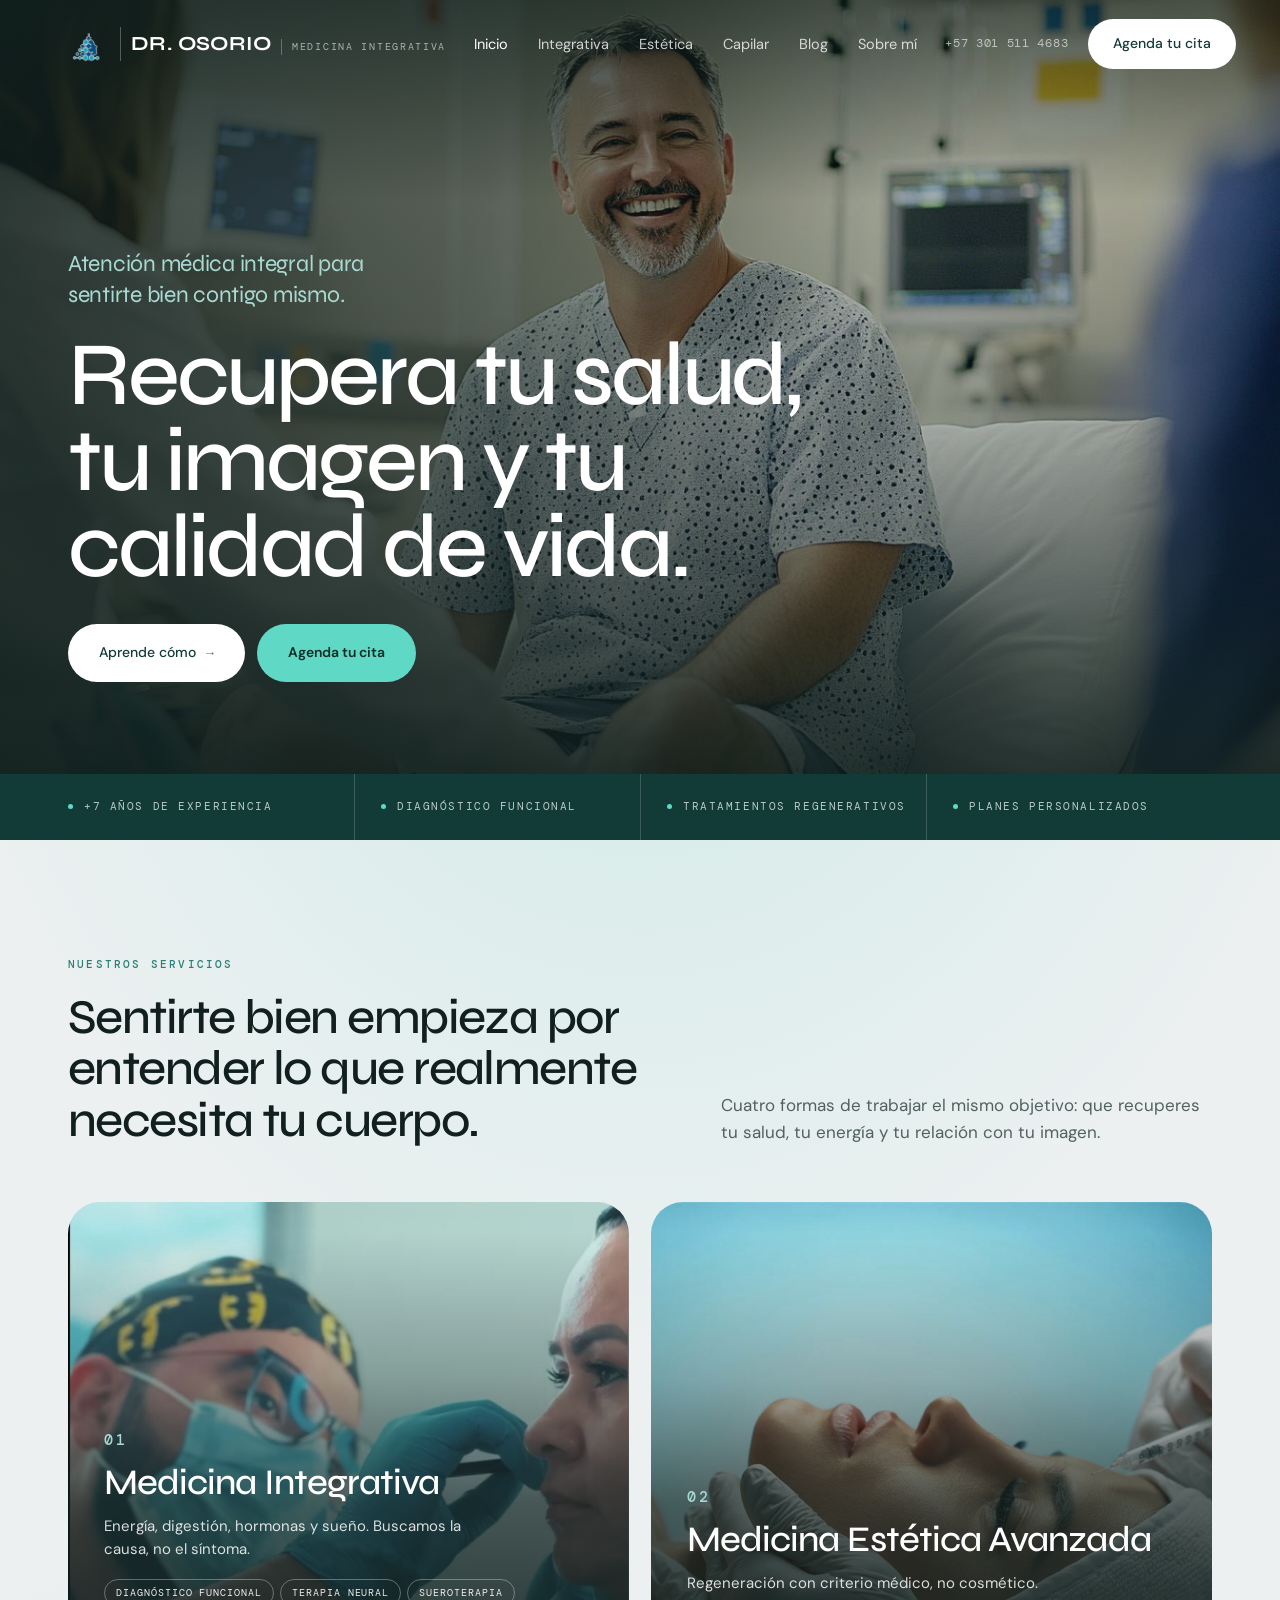
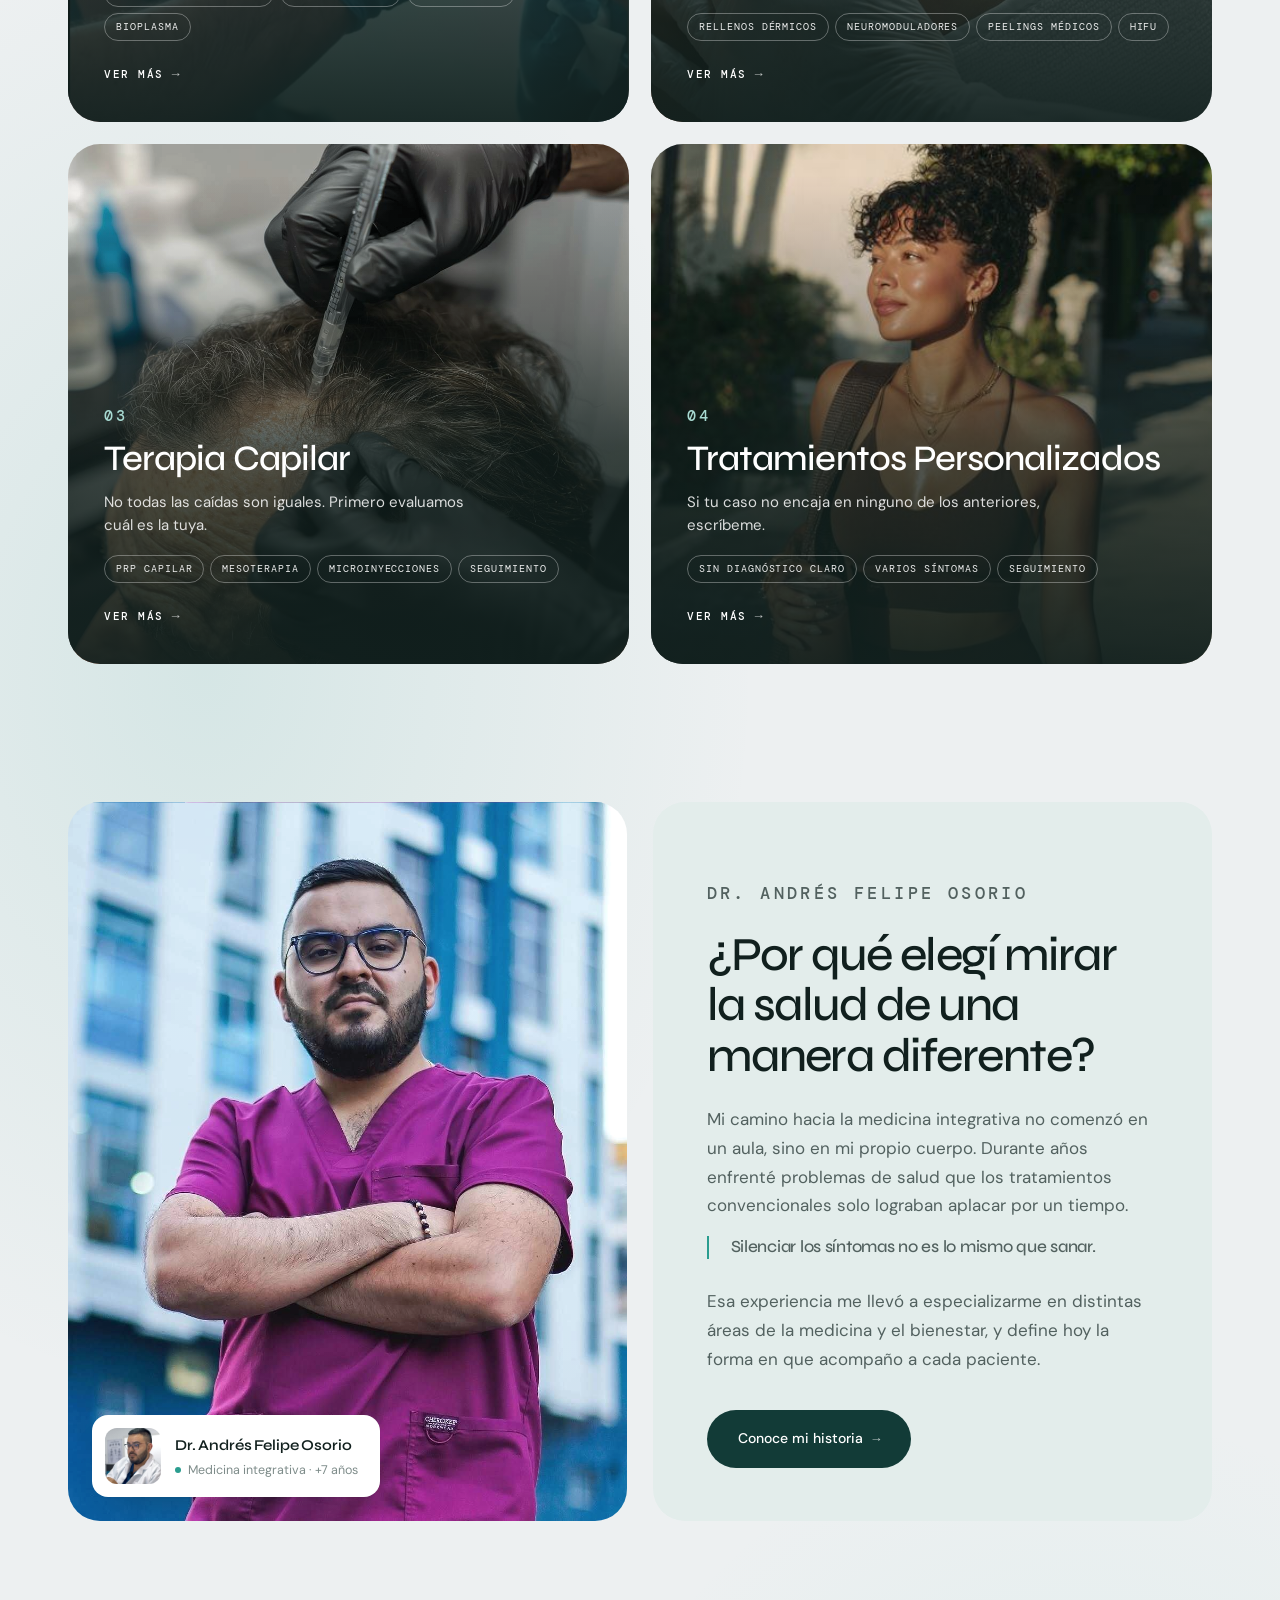
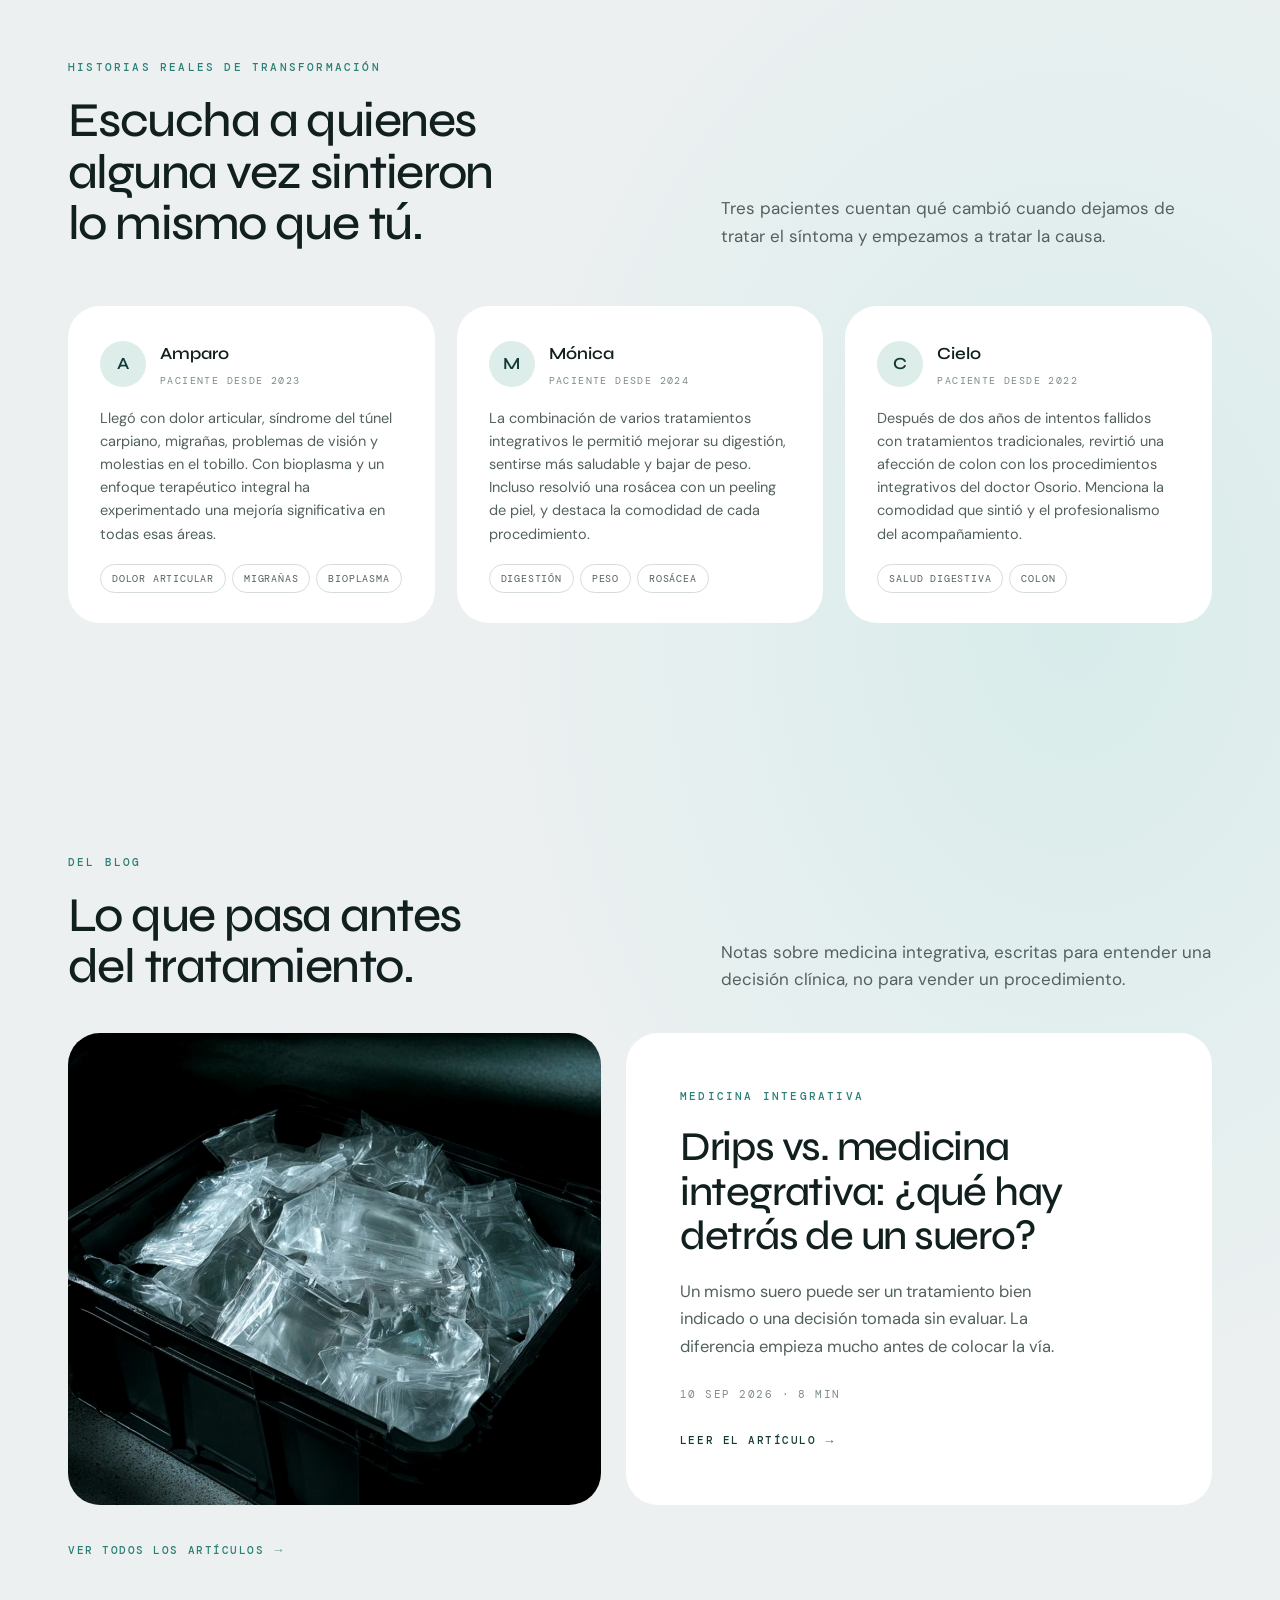
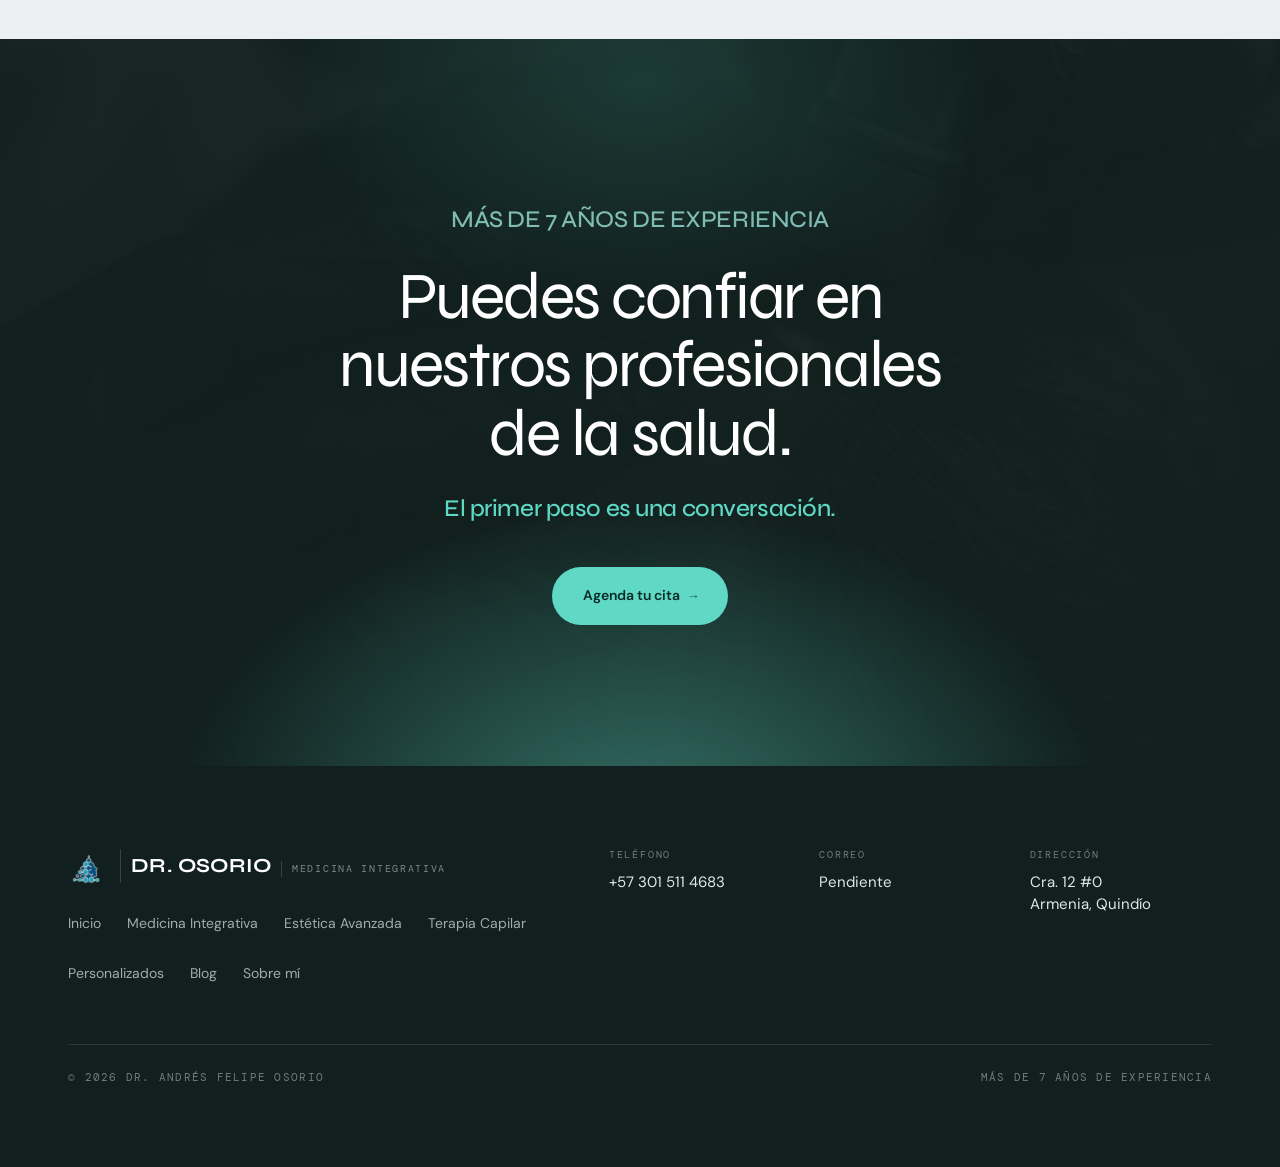
==== commit f54c0d42: "Arregla el menú en dos anchos y asoma el blog en la portada El menú se partía en dos líneas en la po" ====
--- a/index.html
+++ b/index.html
@@ -10,6 +10,7 @@
 <link rel="preconnect" href="https://fonts.gstatic.com" crossorigin>
 <link rel="stylesheet" href="https://fonts.googleapis.com/css2?family=Syne:wght@400;500;600;700&family=DM+Sans:opsz,wght@9..40,400;9..40,500&family=DM+Mono:wght@400;500&display=swap">
 <link rel="stylesheet" href="assets/css/site.css">
+<link rel="stylesheet" href="assets/css/blog.css">
 <script>(function(d){d.documentElement.classList.add('anim');setTimeout(function(){if(!window.__anim)d.documentElement.classList.remove('anim')},2500)})(document);</script>
 </head>
 <body>
@@ -173,6 +174,35 @@
   </div>
 </section>
 
+<section class="posts on-home">
+  <div class="wrap">
+    <div class="sect-head">
+      <div>
+        <p class="eyebrow">Del blog</p>
+        <h2>Lo que pasa antes del tratamiento.</h2>
+      </div>
+      <p class="lede">Notas sobre medicina integrativa, escritas para entender una decisión clínica, no para vender un procedimiento.</p>
+    </div>
+  </div>
+
+  <a class="post-row" href="blog-drips-vs-medicina-integrativa.html">
+    <div class="post-shot">
+      <div class="ph" style="background-image:url('assets/img/blog1-hero.jpg')"></div>
+    </div>
+    <div class="post-txt">
+      <p class="eyebrow">Medicina integrativa</p>
+      <h2>Drips vs. medicina integrativa: ¿qué hay detrás de un suero?</h2>
+      <p class="sum">Un mismo suero puede ser un tratamiento bien indicado o una decisión tomada sin evaluar. La diferencia empieza mucho antes de colocar la vía.</p>
+      <p class="when">10 sep 2026 · 8 min</p>
+      <span class="more">Leer el artículo <span class="arw">→</span></span>
+    </div>
+  </a>
+
+  <div class="wrap">
+    <a class="ver-blog" href="blog.html">Ver todos los artículos <span class="arw">→</span></a>
+  </div>
+</section>
+
 <section class="cta">
   <div class="cta-bg"><div class="ph" style="background-image:url('assets/img/home-banda.jpg');filter:saturate(.28) contrast(1.05)"></div></div>
   <div class="wrap"><div class="cta-in">
--- a/assets/css/site.css
+++ b/assets/css/site.css
@@ -116,6 +116,26 @@
 .nav-phone{font-family:var(--mono); font-size:11.5px; letter-spacing:.06em;
   color:rgba(255,255,255,.62)}
 .nav-phone:hover{color:#FFFFFF}
+
+/* Ningún elemento del menú se parte por la mitad: o entra entero o se
+   retira. Sin esto, las páginas con el subtítulo más largo ("Medicina
+   Integrativa") empujaban a "Sobre mí" a una segunda línea. */
+.nav-in > *{flex:0 0 auto}
+.mark b,.mark .wm > span,.nav-links a,.nav-phone,.nav-right .btn{white-space:nowrap}
+
+/* Al estrecharse, primero se cierran los huecos y después se retira el
+   subtítulo, que es decoración; el teléfono y los enlaces aguantan más. */
+@media (max-width:1240px){
+  .nav-in{gap:20px}
+  .nav-links{gap:22px}
+  .nav-right{gap:14px}
+}
+@media (max-width:1150px){
+  .mark .wm > span{display:none}
+}
+@media (max-width:1040px){
+  .nav-phone{display:none}
+}
 
 /* ============================================================
    HERO a sangre
--- a/assets/css/blog.css
+++ b/assets/css/blog.css
@@ -0,0 +1,189 @@
+/* ============================================================
+   Dr. Andrés Felipe Osorio — blog
+   Se carga sólo en blog.html y en las notas. Hereda todos los
+   tokens de site.css; aquí sólo vive lo propio de la lectura.
+   ============================================================ */
+
+:root{
+  --ink-read:#3A4948;   /* cuerpo del artículo: 9.4:1 sobre blanco */
+  --measure:41rem;      /* ~68 caracteres por línea */
+}
+
+/* ------------------------------------------------------------
+   CABECERA DE LA NOTA
+   Reutiliza .hero-band; sólo cambia el recorte de la foto,
+   porque las imágenes del blog son cuadradas.
+   ------------------------------------------------------------ */
+.hero-band.post-head .art{aspect-ratio:1/1}
+.hero-band.post-head h1{font-size:clamp(33px,4.4vw,58px); line-height:1.04}
+.hero-band.post-head .lede{max-width:34ch}
+
+.kicker{display:flex; align-items:center; gap:12px; flex-wrap:wrap}
+.kicker .tag{font-family:var(--mono); font-size:10.5px; letter-spacing:.16em;
+  text-transform:uppercase; color:#0B2B27; background:var(--mint);
+  padding:6px 13px; border-radius:var(--r-pill)}
+
+/* ------------------------------------------------------------
+   CUERPO DE LA NOTA
+   Una sola tarjeta blanca sobre el campo de menta, igual que
+   el resto del sitio. Dentro, una columna de lectura estrecha.
+   ------------------------------------------------------------ */
+.post{padding-block:clamp(14px,1.8vw,22px)}
+.post-card{--pc:clamp(26px,5vw,72px);
+  max-width:920px; margin:0 auto; background:var(--surface);
+  border-radius:var(--r-card); padding:var(--pc); overflow:hidden}
+.post-body{max-width:var(--measure); margin-inline:auto}
+
+.post-body p{color:var(--ink-read); font-size:17.5px; line-height:1.75; margin-top:22px}
+.post-body p:first-child{margin-top:0}
+.post-body strong{color:var(--ink); font-weight:500}
+.post-body em{font-style:italic}
+
+.post-body .lead{font-size:20px; line-height:1.6; color:var(--ink)}
+
+.post-body h2{font-size:clamp(25px,2.9vw,35px); font-weight:500; letter-spacing:-.026em;
+  line-height:1.12; margin-top:54px}
+.post-body .num{font-family:var(--mono); font-size:11px; font-weight:500;
+  letter-spacing:.2em; text-transform:uppercase; color:var(--teal); margin-top:60px}
+.post-body .num + h2{margin-top:12px}
+
+/* la pregunta que sostiene cada tramo del texto */
+.post-body .ask-q{font-family:var(--display); font-size:clamp(20px,2.2vw,25px);
+  font-weight:500; letter-spacing:-.018em; line-height:1.35; color:var(--teal-deep);
+  border-left:2px solid var(--mint); padding-left:24px; margin-top:36px}
+
+.rule{border:0; border-top:1px solid var(--line-soft); margin:56px 0 0}
+
+/* ------------------------------------------------------------
+   IMÁGENES
+   Salen del ancho de lectura hasta el borde de la tarjeta.
+   ------------------------------------------------------------ */
+.fig{margin:52px 0 44px}
+.fig-out{margin-inline:calc(var(--pc) * -1)}
+.fig .shot{position:relative; overflow:hidden; background:var(--mist)}
+.fig-out .shot{border-radius:0}
+.fig .shot img{width:100%; height:100%; object-fit:cover;
+  filter:saturate(.84) contrast(1.03) brightness(1.01)}
+.fig figcaption{font-family:var(--mono); font-size:10.5px; letter-spacing:.13em;
+  text-transform:uppercase; color:var(--ink-faint); margin-top:14px;
+  max-width:var(--measure); margin-inline:auto}
+.fig-out figcaption{padding-inline:var(--pc)}
+.fig .shot.r43{aspect-ratio:4/3}
+
+/* la infografía no se recorta nunca: se muestra completa */
+.fig-info{max-width:var(--measure); margin-inline:auto}
+.fig-info .shot{border-radius:20px; aspect-ratio:1/1}
+.fig-info .shot img{filter:none}
+
+/* ------------------------------------------------------------
+   EL MURO
+   Lo que sigue no se envía al navegador: las líneas borrosas
+   son decoración, no texto recortado.
+   ------------------------------------------------------------ */
+.gate{position:relative; margin-top:26px}
+.gate-blur{position:relative; height:230px; overflow:hidden;
+  filter:blur(5px); opacity:.5; user-select:none}
+.gate-blur span{display:block; height:11px; border-radius:6px;
+  background:var(--ink-read); margin-bottom:17px}
+.gate-blur span:nth-child(3n){width:96%}
+.gate-blur span:nth-child(3n+1){width:88%}
+.gate-blur span:nth-child(3n+2){width:79%}
+.gate-blur::after{content:""; position:absolute; inset:0;
+  background:linear-gradient(180deg, rgba(255,255,255,0) 0%,
+    rgba(255,255,255,.72) 52%, var(--surface) 100%)}
+
+.gate-card{margin-top:-56px; position:relative; z-index:2;
+  background:var(--teal-deep); color:#FFFFFF; border-radius:var(--r-card);
+  padding:clamp(30px,4.4vw,52px); text-align:center; overflow:hidden}
+.gate-card::before{content:""; position:absolute; inset:0; pointer-events:none;
+  background:radial-gradient(58% 76% at 50% 0%, rgba(95,217,198,.22) 0%, rgba(95,217,198,0) 70%)}
+.gate-card > *{position:relative; z-index:2}
+.gate-card .eyebrow{color:#7FBDB4}
+.gate-card h3{font-family:var(--display); font-size:clamp(23px,2.7vw,32px);
+  font-weight:500; letter-spacing:-.026em; line-height:1.14; color:#FFFFFF; margin-top:16px}
+.gate-card p{color:#B9CBC8; font-size:16px; line-height:1.65;
+  margin-top:16px; max-width:42ch; margin-inline:auto}
+.gate-card .btn{margin-top:30px}
+.gate-card .fine{font-family:var(--mono); font-size:10.5px; letter-spacing:.13em;
+  text-transform:uppercase; color:#7E9995; margin-top:20px}
+
+/* ------------------------------------------------------------
+   FIRMA
+   ------------------------------------------------------------ */
+.by{max-width:920px; margin:clamp(14px,1.8vw,22px) auto 0;
+  background:var(--mist); border-radius:var(--r-card);
+  padding:clamp(26px,3.6vw,44px); display:flex; align-items:center;
+  gap:clamp(20px,3vw,32px)}
+.by-img{flex:0 0 78px; width:78px; height:78px; border-radius:50%; overflow:hidden}
+.by-img .ph{position:absolute; inset:0}
+.by-img{position:relative}
+.by .k{font-family:var(--mono); font-size:10.5px; letter-spacing:.16em;
+  text-transform:uppercase; color:var(--teal)}
+.by b{display:block; font-family:var(--display); font-size:20px; font-weight:600;
+  letter-spacing:-.018em; margin-top:8px}
+.by p{color:var(--ink-soft); font-size:15.5px; line-height:1.6; margin-top:8px}
+
+/* ------------------------------------------------------------
+   ÍNDICE DEL BLOG
+   ------------------------------------------------------------ */
+.posts{padding-block:clamp(14px,1.8vw,22px)}
+.post-row{display:grid; grid-template-columns:minmax(0,1fr) minmax(0,1.1fr);
+  gap:clamp(16px,2vw,26px); align-items:stretch; max-width:var(--w);
+  margin:0 auto; padding-inline:var(--pad)}
+.post-row + .post-row{margin-top:clamp(16px,2vw,26px)}
+.post-shot{position:relative; border-radius:var(--r-card); overflow:hidden;
+  min-height:clamp(320px,38vw,460px)}
+.post-txt{background:var(--surface); border-radius:var(--r-card);
+  padding:clamp(30px,4.2vw,60px); display:flex; flex-direction:column;
+  justify-content:center; transition:background-color .25s ease}
+a.post-row:hover .post-txt{background:#F4F8F7}
+.post-txt h2{font-size:clamp(26px,3.2vw,42px); font-weight:500;
+  letter-spacing:-.03em; line-height:1.08; margin-top:20px}
+.post-txt .sum{color:var(--ink-soft); font-size:16.5px; line-height:1.65; margin-top:20px;
+  max-width:38ch}
+.post-txt .when{font-family:var(--mono); font-size:10.5px; letter-spacing:.14em;
+  text-transform:uppercase; color:var(--ink-faint); margin-top:26px}
+/* .more viene de site.css en versión mono y en blanco; aquí vive sobre
+   una tarjeta clara, así que sólo le cambio el color y el tamaño. */
+.post-txt .more{display:inline-flex; align-items:center; gap:9px; margin-top:26px;
+  font-size:11px; color:var(--teal-deep)}
+
+/* El mismo bloque, asomado en la portada */
+.posts.on-home{padding-top:clamp(76px,9vw,124px); padding-bottom:clamp(48px,6vw,80px)}
+.posts.on-home .sect-head{margin-bottom:clamp(28px,3.4vw,40px)}
+.ver-blog{display:inline-flex; align-items:center; gap:10px;
+  margin-top:clamp(24px,3vw,34px); font-family:var(--mono); font-size:11px;
+  font-weight:500; letter-spacing:.14em; text-transform:uppercase;
+  color:var(--teal); transition:color .2s ease}
+.ver-blog:hover{color:var(--teal-deep)}
+.ver-blog:hover .arw{transform:translateX(4px)}
+
+/* ------------------------------------------------------------
+   RESPONSIVE
+   ------------------------------------------------------------ */
+@media (max-width:940px){
+  .hero-band.post-head .art{aspect-ratio:16/12}
+  .post-row{grid-template-columns:1fr; gap:20px}
+  .post-shot{min-height:0; aspect-ratio:16/11}
+  .by{flex-direction:column; text-align:center}
+}
+@media (max-width:560px){
+  .post-body p{font-size:17px}
+  .gate-blur{height:190px}
+}
+
+/* ------------------------------------------------------------
+   ANIMACIÓN
+   Mismo criterio que el resto: el estado oculto vive bajo .anim.
+   ------------------------------------------------------------ */
+@media (prefers-reduced-motion:no-preference){
+  .anim .by,.anim .post-shot,.anim .post-txt{
+    opacity:0; transform:translateY(14px);
+    transition:opacity .55s cubic-bezier(.22,.61,.36,1),
+               transform .55s cubic-bezier(.22,.61,.36,1);
+    transition-delay:calc(var(--d,0) * 70ms)}
+  .anim .is-in{opacity:1 !important; transform:none !important}
+  .post-shot .ph{transition:transform .6s cubic-bezier(.22,.61,.36,1)}
+  a.post-row:hover .post-shot .ph{transform:scale(1.045)}
+  a.post-row:hover .more .arw{transform:translateX(4px)}
+}
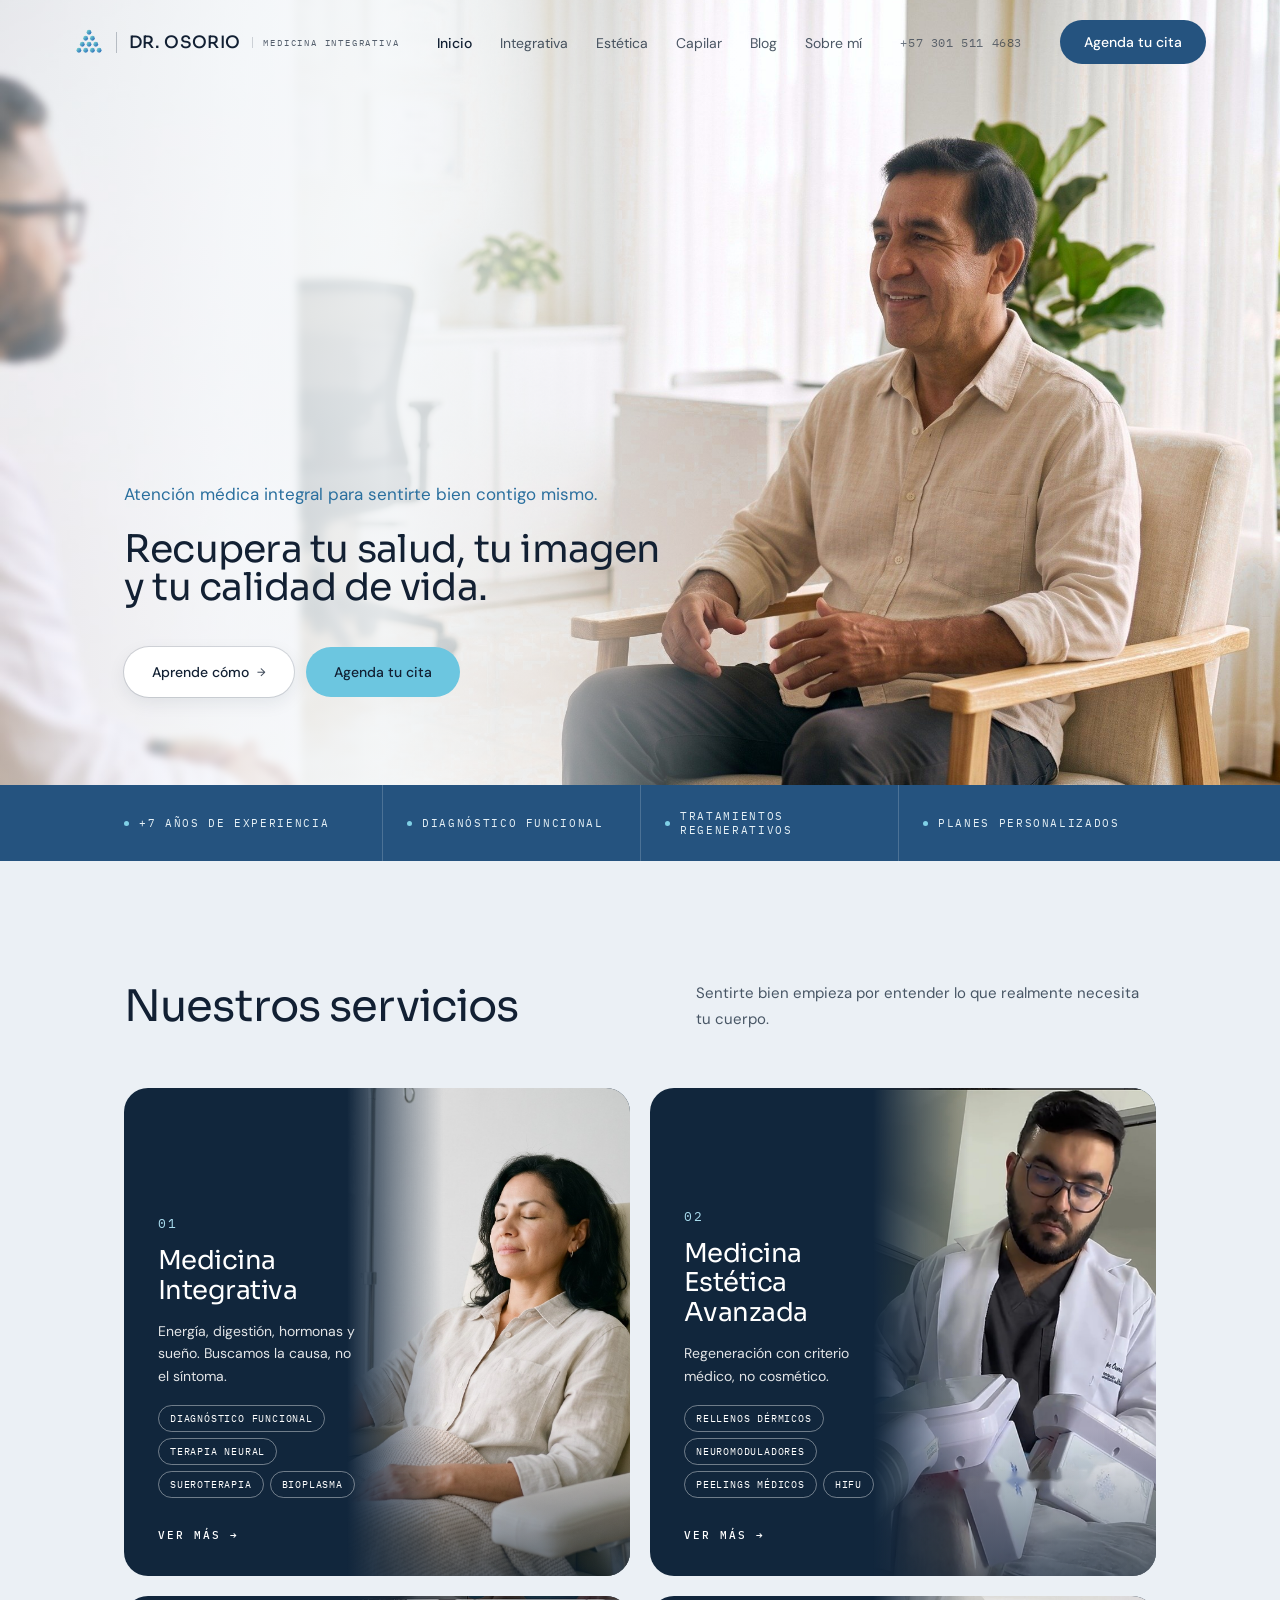
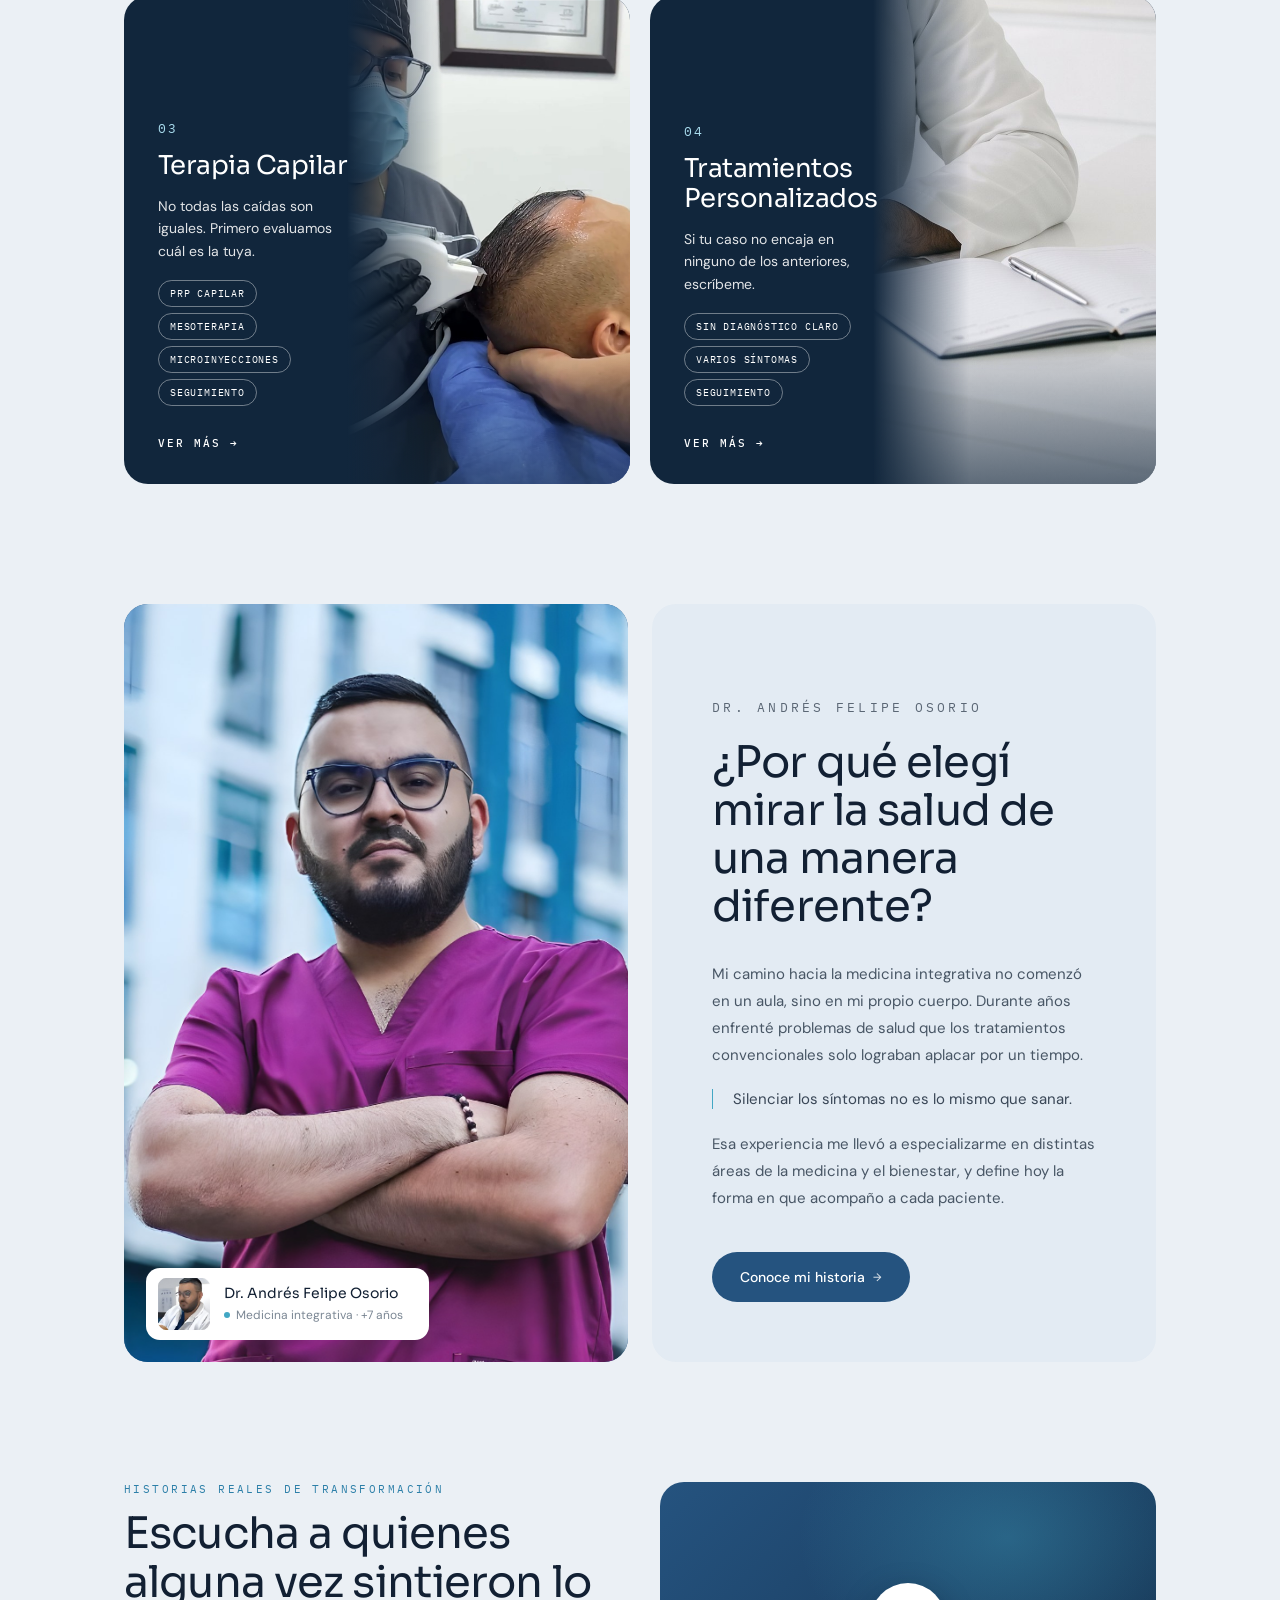
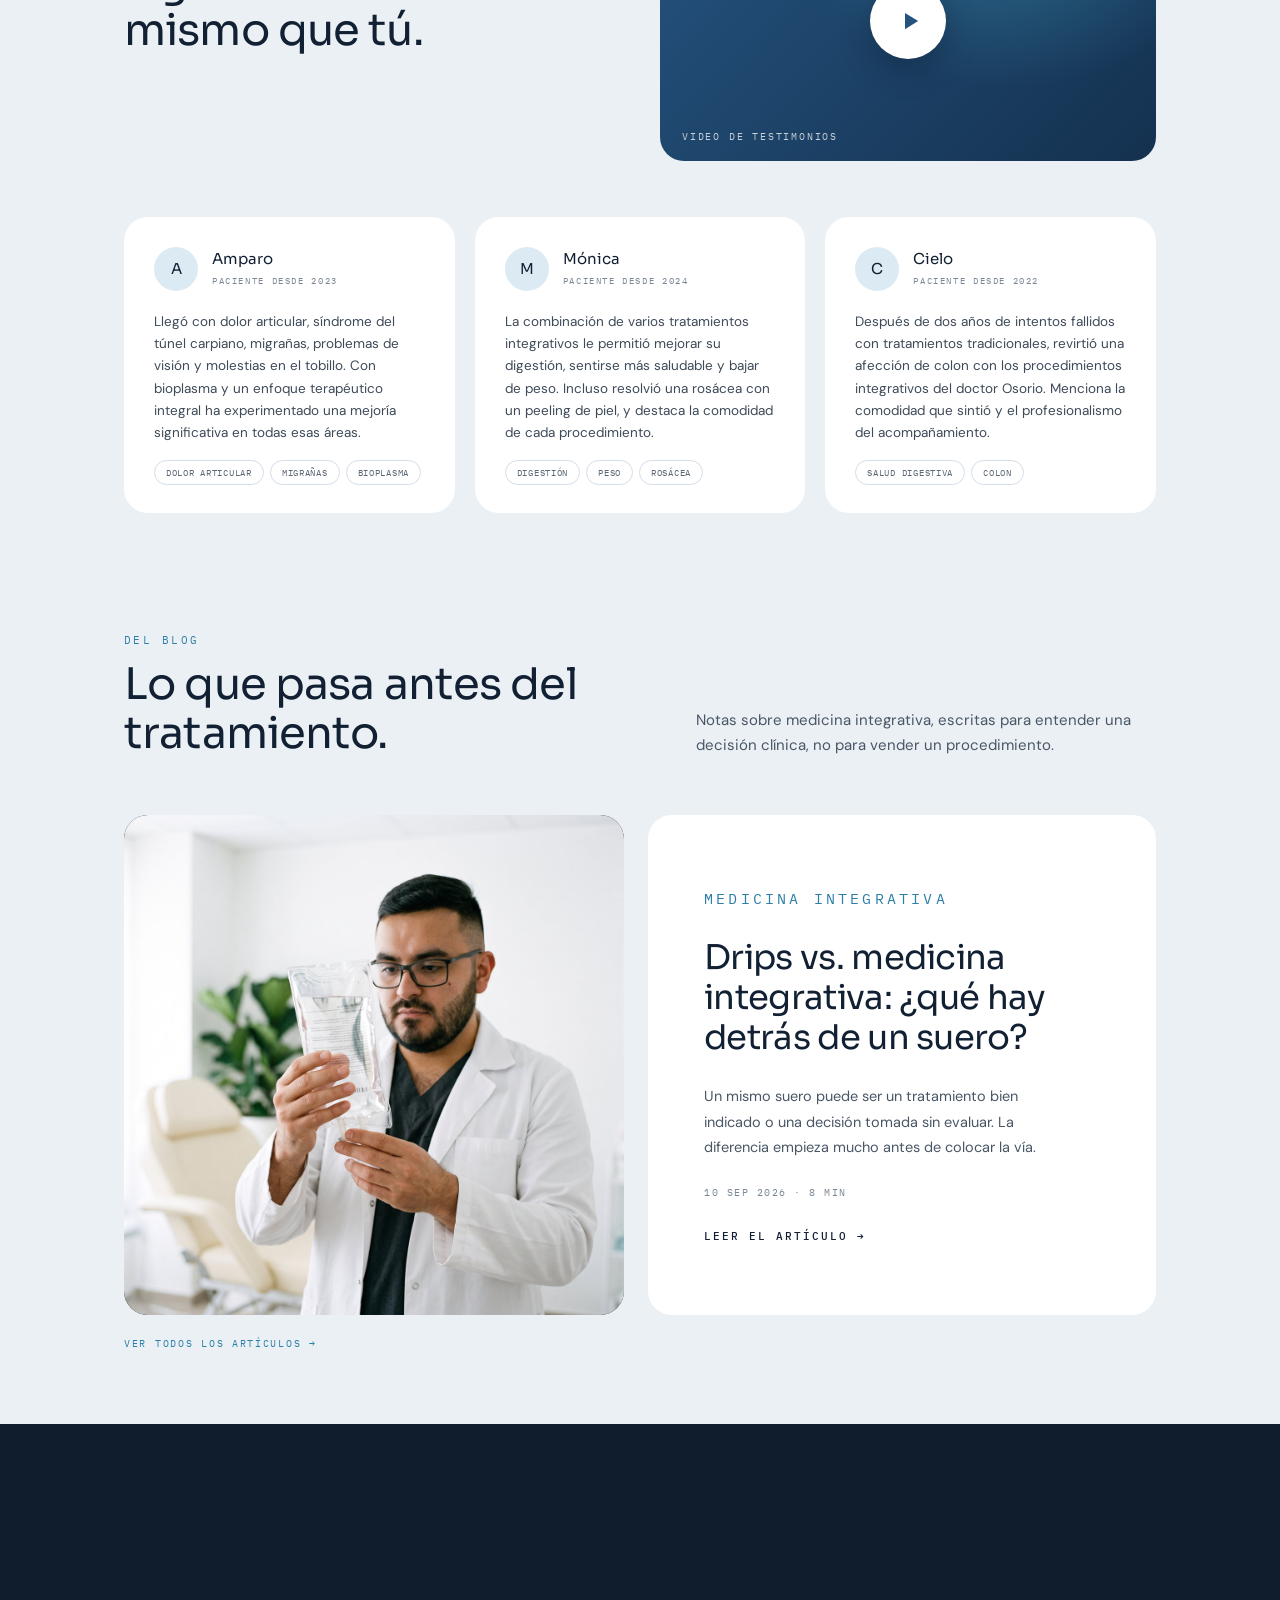
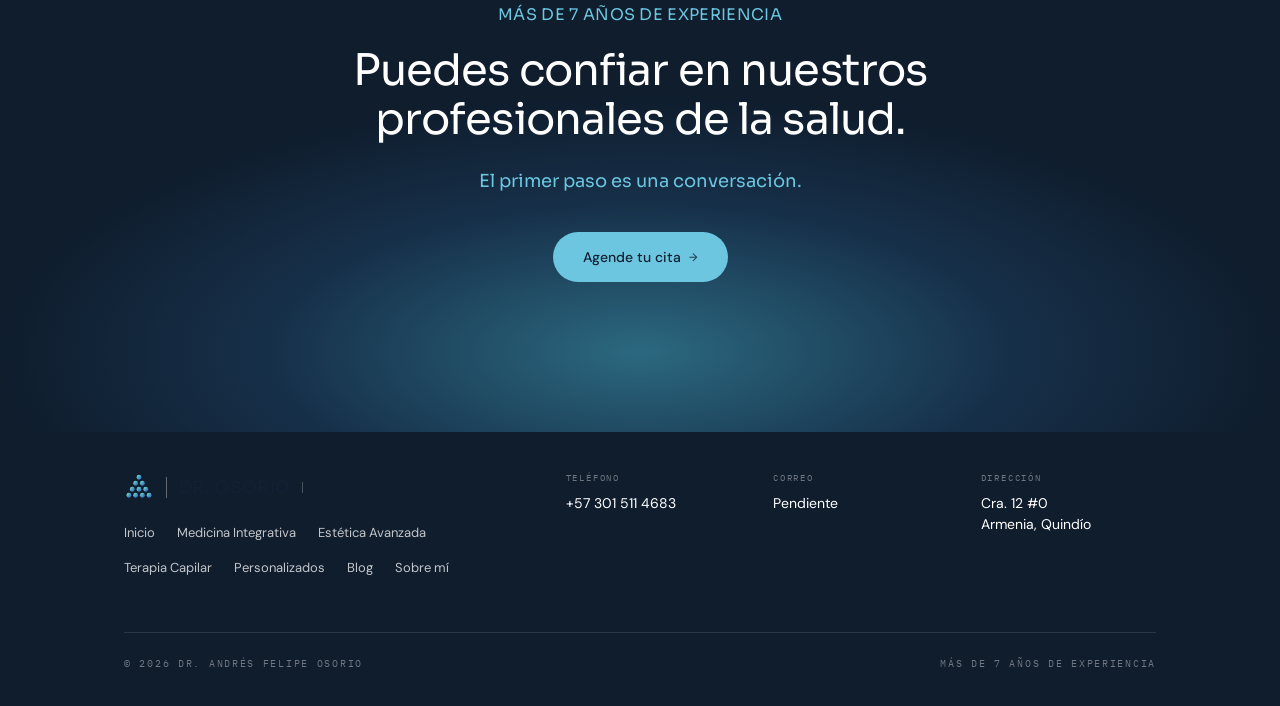
==== commit 04cc6ffb: "Rediseño: cinco páginas nuevas, con las imágenes como archivos Aplica el rediseño recibido (paleta a" ====
--- a/index.html
+++ b/index.html
@@ -1,251 +1,582 @@
-<!doctype html>
+<!DOCTYPE html>
 <html lang="es">
 <head>
-<meta charset="utf-8">
-<meta name="viewport" content="width=device-width, initial-scale=1">
-<title>Dr. Andrés Felipe Osorio · Medicina Integrativa en Armenia, Quindío</title>
-<meta name="description" content="Medicina integrativa, estética avanzada y salud capilar. Diagnóstico profundo y tratamientos regenerativos personalizados. Armenia, Quindío.">
-<link rel="icon" href="assets/img/logo.png">
+<meta charset="UTF-8">
+<meta name="viewport" content="width=device-width, initial-scale=1, viewport-fit=cover">
+<title>Dr. Osorio | Medicina Integrativa</title>
+<!--
+  WORKING COPY: recreated from the screenshot of lightcoral-shark-320578.hostingersite.com/index.html
+  Images marked "STAND-IN" are low-res crops from the screenshot. Swap them for the original files before going live.
+  Images marked "PLACEHOLDER" are waiting for a replacement per a review comment.
+  Review comments are tagged in the code as REVIEW #1, #2, #3, #4.
+-->
 <link rel="preconnect" href="https://fonts.googleapis.com">
 <link rel="preconnect" href="https://fonts.gstatic.com" crossorigin>
-<link rel="stylesheet" href="https://fonts.googleapis.com/css2?family=Syne:wght@400;500;600;700&family=DM+Sans:opsz,wght@9..40,400;9..40,500&family=DM+Mono:wght@400;500&display=swap">
-<link rel="stylesheet" href="assets/css/site.css">
-<link rel="stylesheet" href="assets/css/blog.css">
-<script>(function(d){d.documentElement.classList.add('anim');setTimeout(function(){if(!window.__anim)d.documentElement.classList.remove('anim')},2500)})(document);</script>
+<link href="https://fonts.googleapis.com/css2?family=Sora:wght@400;500&family=DM+Sans:wght@400;500;600&family=IBM+Plex+Mono:wght@400;500&display=swap" rel="stylesheet">
+<style>
+  :root {
+    /* Brand palette: blues based on the Vital Clinic logo (navy #25537f, cyan #42a7c4). */
+    --ink: #122033;          /* headings */
+    --text: #485665;         /* body copy */
+    --muted: #7b8794;
+    --page: #ebf0f5;         /* light section background */
+    --panel: #e3ebf3;        /* about-card background */
+    --white: #ffffff;
+    --teal: #6cc6e0;         /* primary accent / CTA buttons */
+    --teal-ink: #2c7fa8;     /* small accent text on light bg */
+    --forest: #25537f;       /* old stats banner color (replaced in review #2) */
+    /* Brand blues sampled from the Vital Clinic logo (confirm exact values with the designer) */
+    --brand-navy: #25537f;
+    --brand-cyan: #42a7c4;
+    --forest-btn: #25537f;
+    --night: #0f1d2d;        /* CTA + footer */
+    --line-dark: rgba(255,255,255,.12);
+
+    --font-head: "Sora", "Helvetica Neue", Arial, sans-serif;
+    --font-body: "DM Sans", "Helvetica Neue", Arial, sans-serif;
+    --font-mono: "IBM Plex Mono", ui-monospace, "SFMono-Regular", Menlo, monospace;
+
+    --container: 1080px;
+    --radius-lg: 24px;
+    --radius-md: 20px;
+  }
+  *, *::before, *::after { box-sizing: border-box; }
+  html { scroll-behavior: smooth; }
+  body {
+    margin: 0;
+    font-family: var(--font-body);
+    color: var(--text);
+    background: var(--page);
+    -webkit-font-smoothing: antialiased;
+  }
+  img { max-width: 100%; display: block; }
+  a { color: inherit; text-decoration: none; }
+  .container { max-width: var(--container); margin: 0 auto; padding: 0 24px; }
+  .eyebrow {
+    font-family: var(--font-mono); font-size: 11px; letter-spacing: .22em;
+    text-transform: uppercase; color: var(--teal-ink); margin: 0 0 14px;
+  }
+  h1, h2, h3 { font-family: var(--font-head); font-weight: 400; color: var(--ink); margin: 0; letter-spacing: -0.02em; }
+  :focus-visible { outline: 2px solid var(--teal); outline-offset: 3px; }
+
+  /* Buttons */
+  .btn {
+    display: inline-flex; align-items: center; gap: 8px;
+    font-family: var(--font-body); font-weight: 500; font-size: 14px;
+    padding: 16px 28px; border-radius: 999px; border: 0; cursor: pointer;
+    transition: transform .15s ease, filter .15s ease;
+  }
+  .btn:hover { transform: translateY(-1px); filter: brightness(1.05); }
+  .btn-white { background: var(--white); color: var(--ink); }
+  .btn-teal { background: var(--teal); color: var(--ink); }
+  .btn-forest { background: var(--forest-btn); color: var(--white); }
+  .btn .arrow { font-size: 11px; opacity: .8; }
+
+  /* ================= HEADER / NAV ================= */
+  .nav {
+    position: absolute; top: 0; left: 0; right: 0; z-index: 10;
+    padding-top: env(safe-area-inset-top, 0px);
+  }
+  .nav .container { display: flex; align-items: center; justify-content: space-between; height: 84px; gap: 24px; max-width: 1180px; }
+  .brand { display: flex; align-items: center; gap: 12px; color: var(--white); }
+  .brand img { width: 30px; height: 30px; object-fit: contain; }
+  .brand .name { font-family: var(--font-head); font-weight: 500; font-size: 17px; letter-spacing: .02em; padding-left: 12px; border-left: 1px solid rgba(255,255,255,.35); }
+  .brand .tag { font-family: var(--font-mono); font-size: 9px; letter-spacing: .2em; text-transform: uppercase; opacity: .7; padding-left: 10px; border-left: 1px solid rgba(255,255,255,.35); }
+  .nav-links { display: flex; align-items: center; gap: 28px; list-style: none; margin: 0; padding: 0; }
+  .nav-links a { color: rgba(255,255,255,.85); font-size: 14px; }
+  .nav-links a[aria-current="page"] { color: var(--white); font-weight: 500; }
+  .nav-phone { font-family: var(--font-mono); font-size: 12px; color: rgba(255,255,255,.7); letter-spacing: .05em; }
+  .nav .btn { padding: 13px 24px; }
+  .menu-toggle { display: none; background: none; border: 1px solid rgba(255,255,255,.4); color: #fff; border-radius: 999px; padding: 10px 16px; font-size: 13px; }
+
+  /* ================= HERO ================= */
+  /* REVIEW #1: hero image must change (wellness clinic vibe, not OR gown, not AI-looking, brighter). */
+  .hero {
+    position: relative; min-height: 785px; display: flex; align-items: flex-end;
+    color: var(--white); overflow: hidden;
+    background: #1c3a5a;
+  }
+  .hero-media { position: absolute; inset: 0; }
+  .hero-media img { width: 100%; height: 100%; object-fit: cover; object-position: 50% 30%; }
+  .hero-media .placeholder {
+    width: 100%; height: 100%;
+    display: grid; place-items: center;
+    background:
+      radial-gradient(ellipse at 65% 35%, #3f6a94 0%, #22436a 45%, #12283f 100%);
+    font-family: var(--font-mono); font-size: 12px; letter-spacing: .15em; text-transform: uppercase; color: rgba(255,255,255,.45);
+  }
+  .hero-media::after {
+    /* Dark overlay that keeps text readable. Lighten these values if the new photo is already bright. */
+    content: ""; position: absolute; inset: 0;
+    background: linear-gradient(90deg, rgba(8,24,40,.78) 0%, rgba(8,24,40,.45) 45%, rgba(8,24,40,.15) 100%);
+  }
+  .hero-content { position: relative; z-index: 2; width: 100%; padding-bottom: 88px; }
+  .hero-kicker { color: #a9dcee; font-size: 17px; line-height: 1.5; margin: 0 0 22px; }
+  .hero h1 { color: var(--white); font-size: clamp(44px, 6vw, 84px); line-height: 1.02; max-width: 760px; }
+  .hero-actions { display: flex; gap: 12px; margin-top: 40px; flex-wrap: wrap; }
+
+  /* Headings with fixed line breaks (desktop). On phones they wrap naturally, see RESPONSIVE. */
+  h1 .line, h2 .line { display: block; white-space: nowrap; }
+
+  /* ================= STATS BANNER ================= */
+  /* REVIEW #2: banner considered too dark / too green for the brand. Color lives in --forest. */
+  /* Two options. Switch with the class on <body>: banner-navy or banner-light */
+  .stats { background: var(--banner-bg); }
+  .banner-navy  { --banner-bg: var(--brand-navy); --banner-text: #e6f1f7; --banner-dot: #7fd0e6; --banner-line: rgba(255,255,255,.18); }
+  .banner-light { --banner-bg: #e3f1f7; --banner-text: var(--brand-navy); --banner-dot: var(--brand-cyan); --banner-line: rgba(37,83,127,.18); }
+  .stats ul { display: grid; grid-template-columns: repeat(4, 1fr); list-style: none; margin: 0; padding: 0; }
+  .stats li {
+    display: flex; align-items: center; gap: 10px; padding: 24px 0 24px 0;
+    font-family: var(--font-mono); font-size: 11px; letter-spacing: .15em; text-transform: uppercase; color: var(--banner-text);
+  }
+  .stats li + li { border-left: 1px solid var(--banner-line); padding-left: 24px; }
+  .stats li::before { content: ""; width: 5px; height: 5px; border-radius: 50%; background: var(--banner-dot); flex: none; }
+
+  /* ================= SECTION HEADINGS ================= */
+  .section { padding: 120px 0 0; }
+  .section-head { display: grid; grid-template-columns: 1fr 1fr; gap: 40px; align-items: end; margin-bottom: 56px; }
+  .section-head h2 { font-size: clamp(32px, 3.4vw, 44px); line-height: 1.12; }
+  .section-head > p { margin: 0; font-size: 15px; line-height: 1.7; max-width: 460px; justify-self: end; width: 100%; }
+
+  /* ================= SERVICES ================= */
+  .services-grid { display: grid; grid-template-columns: 1fr 1fr; gap: 20px; }
+  .service {
+    position: relative; min-height: 488px; border-radius: var(--radius-lg); overflow: hidden;
+    display: flex; flex-direction: column; justify-content: flex-end;
+    padding: 34px; color: var(--white);
+    background: #14314f;
+  }
+  .service .bg { position: absolute; inset: 0; }
+  .service .bg img { width: 100%; height: 62%; object-fit: cover; object-position: top center; }
+  .service .bg::after {
+    content: ""; position: absolute; inset: 0;
+    background: linear-gradient(180deg, rgba(22,50,78,.05) 0%, rgba(22,50,78,.35) 35%, rgba(17,38,60,.92) 62%, #11263c 100%);
+  }
+  .service > *:not(.bg) { position: relative; z-index: 1; }
+  /* Wide still life across the top of the card, text below */
+  .service .bg--top img { height: 58%; }
+  .service .bg--top::after { background: linear-gradient(180deg, rgba(17,38,60,0) 0%, rgba(17,38,60,0) 38%, rgba(17,38,60,.85) 56%, #11263c 66%); }
+  /* Vertical (portrait) photo shown whole: photo on the right, text column on the left */
+  .service--portrait { background: #11263c; }
+  .service .bg--portrait { left: auto; width: 56%; }
+  .service .bg--portrait img { width: 100%; height: 100%; object-fit: cover; object-position: center top; }
+  .service .bg--portrait::after {
+    background: linear-gradient(90deg, #11263c 0%, rgba(17,38,60,.5) 16%, rgba(17,38,60,0) 34%),
+                linear-gradient(180deg, rgba(17,38,60,0) 70%, rgba(17,38,60,.6) 100%);
+  }
+  .service.service--portrait h3, .service.service--portrait p, .service.service--portrait .chips { max-width: 46%; }
+  .service.service--portrait h3 { font-size: 26px; }
+  /* Full-height card image (for clean photos without baked-in text) */
+  .service .bg--full img { height: 100%; object-position: center 30%; }
+  .service .bg--full::after {
+    background: linear-gradient(180deg, rgba(22,50,78,0) 0%, rgba(22,50,78,.15) 30%, rgba(17,38,60,.85) 60%, #11263c 100%);
+  }
+  .service .num { font-family: var(--font-mono); font-size: 13px; letter-spacing: .15em; color: #a9dcee; margin-bottom: 14px; }
+  .service h3 { color: var(--white); font-size: 30px; line-height: 1.15; margin-bottom: 14px; }
+  .service p { margin: 0 0 18px; font-size: 14px; line-height: 1.6; max-width: 360px; color: rgba(255,255,255,.88); }
+  .chips { display: flex; flex-wrap: wrap; gap: 6px; list-style: none; margin: 0 0 30px; padding: 0; }
+  .chips li {
+    font-family: var(--font-mono); font-size: 10px; letter-spacing: .08em; text-transform: uppercase;
+    border: 1px solid rgba(255,255,255,.4); border-radius: 999px; padding: 6px 11px;
+  }
+  .more { font-family: var(--font-mono); font-size: 11px; letter-spacing: .18em; text-transform: uppercase; font-weight: 500; }
+
+  /* ================= ABOUT ================= */
+  .about { display: grid; grid-template-columns: 1fr 1fr; gap: 24px; }
+  .about-photo { position: relative; border-radius: var(--radius-lg); overflow: hidden; min-height: 752px; background: #2d5a8a; }
+  .about-photo > img { position: absolute; inset: 0; width: 100%; height: 100%; object-fit: cover; object-position: top center; }
+  .badge {
+    position: absolute; left: 22px; bottom: 22px; display: flex; align-items: center; gap: 14px;
+    background: var(--white); border-radius: 14px; padding: 10px 26px 10px 12px;
+  }
+  .badge img { width: 52px; height: 52px; border-radius: 8px; object-fit: cover; }
+  .badge strong { display: block; font-family: var(--font-head); font-weight: 400; font-size: 14px; color: var(--ink); }
+  .badge span { font-size: 12px; color: var(--muted); display: inline-flex; align-items: center; gap: 6px; margin-top: 4px; }
+  .badge span::before { content: ""; width: 6px; height: 6px; border-radius: 50%; background: #42a7c4; }
+  .about-text { background: var(--panel); border-radius: var(--radius-lg); padding: 92px 60px 60px; }
+  .about-text .eyebrow { color: #5b6775; font-size: 13px; letter-spacing: .25em; }
+  .about-text h2 { font-size: clamp(32px, 3.4vw, 44px); line-height: 1.1; margin-bottom: 30px; }
+  .about-text p { font-size: 15px; line-height: 1.8; margin: 0 0 20px; max-width: 400px; }
+  .about-text blockquote { margin: 0 0 22px; padding-left: 20px; border-left: 1px solid #42a7c4; font-size: 15px; color: #394656; }
+  .about-text .btn { margin-top: 20px; }
+
+  /* ================= TESTIMONIALS ================= */
+  /* Video placeholder (testimonials header) */
+  .section-head:has(.video-ph) { align-items: start; }
+  .video-ph { margin: 0; justify-self: end; width: 100%; max-width: 520px; }
+  .video-frame {
+    position: relative; aspect-ratio: 16 / 9; border-radius: var(--radius-lg); overflow: hidden;
+    display: grid; place-items: center;
+    background: radial-gradient(ellipse 70% 90% at 70% 20%, rgba(66,167,196,.35) 0%, rgba(37,83,127,0) 60%), linear-gradient(135deg, #25537f 0%, #14314f 100%);
+  }
+  .video-frame iframe, .video-frame video { position: absolute; inset: 0; width: 100%; height: 100%; border: 0; display: block; object-fit: cover; }
+  .video-frame .play {
+    width: 76px; height: 76px; border-radius: 50%; border: 0; cursor: pointer; display: grid; place-items: center;
+    background: var(--white); color: var(--brand-navy); box-shadow: 0 10px 30px rgba(8,24,40,.35);
+    transition: transform .15s ease;
+  }
+  .video-frame .play:hover { transform: scale(1.06); }
+  .video-frame .play svg { width: 30px; height: 30px; fill: currentColor; margin-left: 4px; }
+  .video-label { position: absolute; left: 22px; bottom: 18px; font-family: var(--font-mono); font-size: 10px; letter-spacing: .18em; text-transform: uppercase; color: rgba(255,255,255,.75); }
+  .video-ph figcaption { margin-top: 16px; font-size: 14px; line-height: 1.65; color: var(--text); }
+
+  .testimonials { display: grid; grid-template-columns: repeat(3, 1fr); gap: 20px; }
+  .testimonial { background: var(--white); border-radius: var(--radius-lg); padding: 30px 30px 28px; }
+  .t-head { display: flex; align-items: center; gap: 14px; margin-bottom: 20px; }
+  .avatar { width: 44px; height: 44px; border-radius: 50%; background: #dceaf4; display: grid; place-items: center; font-family: var(--font-head); color: var(--ink); font-size: 15px; flex: none; }
+  .t-head strong { display: block; font-family: var(--font-head); font-weight: 400; color: var(--ink); font-size: 15px; }
+  .t-head small { font-family: var(--font-mono); font-size: 9px; letter-spacing: .18em; text-transform: uppercase; color: var(--muted); }
+  .testimonial p { font-size: 13.5px; line-height: 1.65; margin: 0 0 16px; color: #3e4a58; }
+  .testimonial .chips li { border-color: #d5dde6; color: #5b6775; font-size: 9px; }
+  .testimonial .chips { margin: 0; }
+
+  /* ================= BLOG ================= */
+  .blog { display: grid; grid-template-columns: 500px 1fr; gap: 24px; }
+  .blog-img { border-radius: var(--radius-lg); overflow: hidden; min-height: 458px; background: #0c131b; }
+  .blog-img img { width: 100%; height: 100%; object-fit: cover; }
+  .blog-card { background: var(--white); border-radius: var(--radius-lg); padding: 60px 56px; display: flex; flex-direction: column; justify-content: center; }
+  .blog-card h3 { font-size: 34px; line-height: 1.18; margin-bottom: 26px; max-width: 380px; }
+  .blog-card p { font-size: 14.5px; line-height: 1.75; margin: 0 0 26px; max-width: 370px; }
+  .meta { font-family: var(--font-mono); font-size: 10px; letter-spacing: .15em; text-transform: uppercase; color: var(--muted); margin-bottom: 30px; }
+  .blog-card .more { color: var(--ink); }
+  .all-posts { display: inline-block; margin-top: 22px; font-family: var(--font-mono); font-size: 9.5px; letter-spacing: .18em; text-transform: uppercase; color: var(--teal-ink); }
+
+  /* ================= CTA ================= */
+  .cta {
+    margin-top: 72px; position: relative; overflow: hidden; background: var(--night);
+    text-align: center; color: var(--white); padding: 180px 24px 150px;
+  }
+  .cta::before {
+    content: ""; position: absolute; left: 50%; bottom: -180px; transform: translateX(-50%);
+    width: 1300px; height: 520px; border-radius: 50%;
+    background: radial-gradient(ellipse at center, rgba(66,167,196,.55) 0%, rgba(37,83,127,.35) 40%, rgba(13,27,43,0) 70%);
+    pointer-events: none;
+  }
+  .cta > * { position: relative; }
+  .cta .kicker { color: var(--teal); font-family: var(--font-head); font-size: 16px; letter-spacing: .02em; margin: 0 0 22px; text-transform: uppercase; }
+  .cta h2 { color: var(--white); font-size: clamp(34px, 3.4vw, 58px); line-height: 1.12; max-width: none; margin: 0 auto 26px; }
+  .cta .sub { color: var(--teal); font-family: var(--font-head); font-size: 18px; margin: 0 0 40px; }
+  .cta .btn { padding: 16px 30px; }
+
+  /* ================= FOOTER ================= */
+  .footer { background: var(--night); color: rgba(255,255,255,.75); padding: 40px 0 36px; padding-bottom: calc(36px + env(safe-area-inset-bottom, 0px)); }
+  .footer-top { display: grid; grid-template-columns: 1.4fr repeat(3, .6fr); gap: 32px; }
+  .footer .brand { margin-bottom: 22px; }
+  .footer-links { display: flex; flex-wrap: wrap; gap: 18px 22px; list-style: none; margin: 0; padding: 0; font-size: 13px; max-width: 460px; }
+  .footer-links a:hover { color: var(--white); }
+  .f-col small { display: block; font-family: var(--font-mono); font-size: 9px; letter-spacing: .2em; text-transform: uppercase; color: rgba(255,255,255,.4); margin-bottom: 10px; }
+  .f-col div { color: var(--white); font-size: 14px; line-height: 1.5; }
+  .footer-bottom { display: flex; justify-content: space-between; gap: 20px; margin-top: 56px; padding-top: 24px; border-top: 1px solid var(--line-dark); font-family: var(--font-mono); font-size: 9.5px; letter-spacing: .18em; text-transform: uppercase; color: rgba(255,255,255,.4); }
+
+  /* ================= HERO TEXT VARIANTS (REVIEW #1) ================= */
+  .hero-light .hero-media::after {
+    background: linear-gradient(90deg, rgba(247,250,252,.35) 0%, rgba(247,250,252,.8) 18%, rgba(247,250,252,.9) 30%, rgba(247,250,252,.6) 44%, rgba(247,250,252,0) 58%);
+  }
+  .hero-light .hero { color: var(--ink); }
+  .hero-light .hero h1 { color: var(--ink); font-size: clamp(38px, 2.95vw, 56px); max-width: none; }
+  .hero-light .hero-kicker { color: #2a6f9e; }
+  .hero-light .hero .btn-white { box-shadow: 0 0 0 1px rgba(16,32,50,.14), 0 6px 18px rgba(16,32,50,.08); }
+  .hero-light .brand { color: var(--ink); }
+  .hero-light .nav .brand .name, .hero-light .nav .brand .tag { border-left-color: rgba(16,32,50,.25); }
+  .hero-light .nav-links a { color: rgba(16,32,50,.75); }
+  .hero-light .nav-links a[aria-current="page"] { color: var(--ink); }
+  .hero-light .nav-phone { color: rgba(16,32,50,.6); }
+  .hero-light .nav .btn-white { background: var(--forest-btn); color: var(--white); }
+  .hero-light .menu-toggle { color: var(--ink); border-color: rgba(16,32,50,.3); }
+  .hero-dark .hero-media::after {
+    background: linear-gradient(180deg, rgba(8,24,40,.6) 0, rgba(8,24,40,0) 170px), linear-gradient(90deg, rgba(8,24,40,.82) 0%, rgba(8,24,40,.6) 35%, rgba(8,24,40,.15) 62%, rgba(8,24,40,0) 80%);
+  }
+
+  /* ================= RESPONSIVE ================= */
+  @media (max-width: 1100px) {
+    .nav-links, .nav-phone { display: none; }
+    .menu-toggle { display: inline-block; }
+    .blog { grid-template-columns: 1fr 1fr; }
+  }
+  @media (max-width: 820px) {
+    .hero { min-height: 680px; }
+    .hero-media img { object-position: 72% 30%; }
+    .hero-light .hero-media::after { background: linear-gradient(0deg, rgba(247,250,252,.95) 0%, rgba(247,250,252,.85) 45%, rgba(247,250,252,.2) 75%, rgba(247,250,252,.35) 100%); }
+    .hero-dark .hero-media::after { background: linear-gradient(0deg, rgba(8,24,40,.88) 0%, rgba(8,24,40,.6) 50%, rgba(8,24,40,.2) 100%); }
+    .hero-content { padding-bottom: 64px; }
+    .stats ul { grid-template-columns: 1fr 1fr; }
+    .stats li:nth-child(3) { border-left: 0; padding-left: 0; }
+    .stats li:nth-child(n+3) { border-top: 1px solid var(--banner-line); }
+    .section { padding-top: 88px; }
+    .section-head, .services-grid, .about, .testimonials, .blog, .footer-top { grid-template-columns: 1fr; }
+    .section-head > p { justify-self: start; }
+    h1 .line, h2 .line { display: inline; white-space: normal; }
+    .video-ph { justify-self: stretch; max-width: none; }
+    .about-photo { min-height: 520px; }
+    .about-text { padding: 48px 28px; }
+    .blog-card { padding: 40px 28px; }
+    .blog-img { min-height: 300px; }
+    .brand .tag { display: none; }
+    /* Integrativa still life on mobile: keep the photo clear of the title */
+    .service:has(.bg--top) { min-height: 580px; }
+    .service .bg--top img { height: 44%; }
+    .service .bg--top::after { background: linear-gradient(180deg, rgba(17,38,60,0) 0%, rgba(17,38,60,0) 30%, rgba(17,38,60,.9) 42%, #11263c 48%); }
+    /* Portrait cards on mobile: photo on top, text below */
+    .service--portrait { min-height: 700px; }
+    .service .bg--portrait { width: 100%; left: 0; height: 64%; bottom: auto; }
+    .service .bg--portrait img { object-position: center 30%; }
+    .service .bg--portrait::after { background: linear-gradient(180deg, rgba(17,38,60,0) 55%, #11263c 100%); }
+    .service.service--portrait h3, .service.service--portrait p, .service.service--portrait .chips { max-width: none; }
+    .nav .btn { display: none; }
+  }
+  @media (prefers-reduced-motion: reduce) {
+    * { transition: none !important; scroll-behavior: auto !important; }
+  }
+</style>
 </head>
-<body>
-<a class="skip" href="#main">Saltar al contenido</a>
-
-<nav class="nav">
-  <div class="wrap nav-in">
-    <a class="mark" href="index.html">
-      <img src="assets/img/logo.png" alt="" width="40" height="40">
-      <span class="wm"><b>DR. OSORIO</b><span>Medicina Integrativa</span></span>
+<!--
+  HERO TEXT STYLE SWITCH (review #1):
+  class="hero-light"  = dark text on the bright photo (default, keeps the page bright)
+  class="hero-dark"   = original white text with a dark gradient behind it
+  STATS BANNER SWITCH (review #2):
+  banner-navy  = brand navy background, light text
+  banner-light = pale blue background, navy text
+-->
+<body class="hero-light banner-navy">
+
+<!-- ================= HEADER ================= -->
+<header class="nav">
+  <div class="container">
+    <a class="brand" href="#inicio" aria-label="Dr. Osorio, inicio">
+      <img src="assets/img/r-4c68d548.svg" alt="">
+      <span class="name">DR. OSORIO</span>
+      <span class="tag">Medicina integrativa</span>
     </a>
-    <div class="nav-links">
-      <a href="index.html" aria-current="page">Inicio</a>
-      <a href="medicina-integrativa.html">Integrativa</a>
-      <a href="medicina-estetica.html">Estética</a>
-      <a href="terapia-capilar.html">Capilar</a>
-      <a href="blog.html">Blog</a>
-      <a href="sobre-mi.html">Sobre mí</a>
-    </div>
-    <div class="nav-right">
-      <a class="nav-phone" href="tel:+573015114683">+57 301 511 4683</a>
-      <a class="btn btn-light" style="padding:12px 24px;min-height:44px" href="tratamientos-personalizados.html">Agenda tu cita</a>
-    </div>
-  </div>
-</nav>
-
-<main id="main">
-
-<header class="hero">
-  <div class="ph" style="background-image:url('assets/img/home-hero.jpg');background-position:62% 22%"></div>
-  <div class="hero-scrim"></div>
-  <div class="hero-in">
-    <p class="ask">Atención médica integral para sentirte bien contigo mismo.</p>
-    <h1>Recupera tu salud, tu imagen y tu calidad de vida.</h1>
-    <div class="cta-row">
-      <a class="btn btn-light" href="medicina-integrativa.html">Aprende cómo <span class="arw">→</span></a>
-      <a class="btn btn-mint" href="tratamientos-personalizados.html">Agenda tu cita</a>
-    </div>
+    <ul class="nav-links">
+      <li><a href="#inicio" aria-current="page">Inicio</a></li>
+      <li><a href="medicina-integrativa.html">Integrativa</a></li>
+      <li><a href="medicina-estetica.html">Estética</a></li>
+      <li><a href="terapia-capilar.html">Capilar</a></li>
+      <li><a href="blog.html">Blog</a></li>
+      <li><a href="#sobre-mi">Sobre mí</a></li>
+    </ul>
+    <span class="nav-phone">+57 301 511 4683</span>
+    <a class="btn btn-white" href="#agenda">Agenda tu cita</a>
+    <button class="menu-toggle" type="button">Menú</button>
   </div>
 </header>
 
-<div class="trust">
-  <div class="wrap trust-in">
-    <div><span class="dot"></span>+7 años de experiencia</div>
-    <div><span class="dot"></span>Diagnóstico funcional</div>
-    <div><span class="dot"></span>Tratamientos regenerativos</div>
-    <div><span class="dot"></span>Planes personalizados</div>
+<main id="inicio">
+
+  <!-- ================= HERO ================= -->
+  <section class="hero">
+    <div class="hero-media">
+      <!-- REVIEW #1 DONE: new consultation image (white balance corrected, doctor cropped and softened). Replace with images/hero.jpg on Hostinger. -->
+      <img src="assets/img/r-2a224173.jpg" alt="Paciente sonriendo durante una consulta en la clínica">
+    </div>
+    <div class="container hero-content">
+      <p class="hero-kicker">Atención médica integral para sentirte bien contigo mismo.</p>
+      <h1><span class="line">Recupera tu salud, tu imagen</span> <span class="line">y tu calidad de vida.</span></h1>
+      <div class="hero-actions">
+        <a class="btn btn-white" href="#servicios">Aprende cómo <span class="arrow">→</span></a>
+        <a class="btn btn-teal" href="#agenda">Agenda tu cita</a>
+      </div>
+    </div>
+  </section>
+
+  <!-- ================= STATS BANNER (REVIEW #2 DONE: brand blues, see body class) ================= -->
+  <div class="stats">
+    <div class="container">
+      <ul>
+        <li>+7 años de experiencia</li>
+        <li>Diagnóstico funcional</li>
+        <li>Tratamientos regenerativos</li>
+        <li>Planes personalizados</li>
+      </ul>
+    </div>
   </div>
-</div>
-
-<section class="sect">
-  <div class="wrap">
-    <div class="sect-head">
-      <div>
-        <p class="eyebrow">Nuestros servicios</p>
-        <h2>Sentirte bien empieza por entender lo que realmente necesita tu cuerpo.</h2>
-      </div>
-      <p class="lede">Cuatro formas de trabajar el mismo objetivo: que recuperes tu salud, tu energía y tu relación con tu imagen.</p>
-    </div>
-
-    <div class="tiles">
-      <a class="tile" href="medicina-integrativa.html">
-        <div class="ph" style="background-image:url('assets/img/card-integrativa.jpg');background-position:center 30%"></div>
-        <div class="tile-scrim"></div>
-        <div class="tile-body">
-          <p class="eyebrow">01</p>
+
+  <!-- ================= SERVICES ================= -->
+  <section class="section" id="servicios">
+    <div class="container">
+      <div class="section-head">
+        <div>
+          <h2>Nuestros servicios</h2>
+        </div>
+        <p>Sentirte bien empieza por entender lo que realmente necesita tu cuerpo.</p>
+      </div>
+
+      <div class="services-grid">
+        <!-- Card 01: same IV therapy image as the Integrativa hero (brother's request). File: images/medicina-integrativa.jpg -->
+        <article class="service service--portrait">
+          <div class="bg bg--portrait"><img src="assets/img/r-5ca32f5f.jpg" alt="Paciente recibiendo sueroterapia en una clínica de bienestar" style="object-position: 55% center"></div>
+          <div class="num">01</div>
           <h3>Medicina Integrativa</h3>
           <p>Energía, digestión, hormonas y sueño. Buscamos la causa, no el síntoma.</p>
-          <div class="subs"><span class="sub">Diagnóstico funcional</span><span class="sub">Terapia neural</span><span class="sub">Sueroterapia</span><span class="sub">Bioplasma</span></div>
-          <span class="more">Ver más <span class="arw">→</span></span>
-        </div>
-      </a>
-
-      <a class="tile" href="medicina-estetica.html">
-        <div class="ph" style="background-image:url('assets/img/card-estetica.jpg')"></div>
-        <div class="tile-scrim"></div>
-        <div class="tile-body">
-          <p class="eyebrow">02</p>
+          <ul class="chips"><li>Diagnóstico funcional</li><li>Terapia neural</li><li>Sueroterapia</li><li>Bioplasma</li></ul>
+          <a class="more" href="medicina-integrativa.html">Ver más →</a>
+        </article>
+
+        <!-- Card 02 | REVIEW #3 DONE: real footage of Dr. Osorio from Instagram (no needles). Swap for a sharper frame from the original video if available. -->
+        <article class="service service--portrait">
+          <!-- Vertical video frame shown whole on the right so the equipment stays visible -->
+          <div class="bg bg--portrait"><img src="assets/img/r-ab7ee1df.jpg" alt="Dr. Andrés Osorio durante un tratamiento estético"></div>
+          <div class="num">02</div>
           <h3>Medicina Estética Avanzada</h3>
           <p>Regeneración con criterio médico, no cosmético.</p>
-          <div class="subs"><span class="sub">Rellenos dérmicos</span><span class="sub">Neuromoduladores</span><span class="sub">Peelings médicos</span><span class="sub">HIFU</span></div>
-          <span class="more">Ver más <span class="arw">→</span></span>
-        </div>
-      </a>
-
-      <a class="tile" href="terapia-capilar.html">
-        <div class="ph" style="background-image:url('assets/img/card-capilar.jpg');background-position:center 38%"></div>
-        <div class="tile-scrim"></div>
-        <div class="tile-body">
-          <p class="eyebrow">03</p>
+          <ul class="chips"><li>Rellenos dérmicos</li><li>Neuromoduladores</li><li>Peelings médicos</li><li>HIFU</li></ul>
+          <a class="more" href="medicina-estetica.html">Ver más →</a>
+        </article>
+
+        <!-- Card 03 | REVIEW #3: real footage from Dr. Osorio's Instagram. Vertical frame shown whole on the right. -->
+        <article class="service service--portrait">
+          <div class="bg bg--portrait"><img src="assets/img/r-04eb906f.jpg" alt="Dr. Andrés Osorio durante un tratamiento capilar"></div>
+          <div class="num">03</div>
           <h3>Terapia Capilar</h3>
           <p>No todas las caídas son iguales. Primero evaluamos cuál es la tuya.</p>
-          <div class="subs"><span class="sub">PRP capilar</span><span class="sub">Mesoterapia</span><span class="sub">Microinyecciones</span><span class="sub">Seguimiento</span></div>
-          <span class="more">Ver más <span class="arw">→</span></span>
-        </div>
-      </a>
-
-      <a class="tile" href="tratamientos-personalizados.html">
-        <div class="ph" style="background-image:url('assets/img/card-planes.jpg')"></div>
-        <div class="tile-scrim"></div>
-        <div class="tile-body">
-          <p class="eyebrow">04</p>
+          <ul class="chips"><li>PRP capilar</li><li>Mesoterapia</li><li>Microinyecciones</li><li>Seguimiento</li></ul>
+          <a class="more" href="terapia-capilar.html">Ver más →</a>
+        </article>
+
+        <!-- Card 04: AI image of Dr. Osorio in his office. File: images/tratamientos-personalizados.jpg -->
+        <article class="service service--portrait">
+          <div class="bg bg--portrait"><img src="assets/img/r-80ea21fd.jpg" alt="Cuaderno de notas en consulta" style="object-position: 72% center"></div>
+          <div class="num">04</div>
           <h3>Tratamientos Personalizados</h3>
           <p>Si tu caso no encaja en ninguno de los anteriores, escríbeme.</p>
-          <div class="subs"><span class="sub">Sin diagnóstico claro</span><span class="sub">Varios síntomas</span><span class="sub">Seguimiento</span></div>
-          <span class="more">Ver más <span class="arw">→</span></span>
+          <ul class="chips"><li>Sin diagnóstico claro</li><li>Varios síntomas</li><li>Seguimiento</li></ul>
+          <a class="more" href="tratamientos-personalizados.html">Ver más →</a>
+        </article>
+      </div>
+    </div>
+  </section>
+
+  <!-- ================= ABOUT ================= -->
+  <section class="section" id="sobre-mi">
+    <div class="container about">
+      <div class="about-photo">
+        <!-- STAND-IN image -->
+        <img src="assets/img/r-53948a6e.jpg" alt="Dr. Andrés Felipe Osorio">
+        <div class="badge">
+          <img src="assets/img/r-1f2a5f8c.jpg" alt="">
+          <div>
+            <strong>Dr. Andrés Felipe Osorio</strong>
+            <span>Medicina integrativa · +7 años</span>
+          </div>
         </div>
-      </a>
-    </div>
-  </div>
-</section>
-
-<section class="split tint">
-  <div class="split-in">
-    <div class="split-img">
-      <div class="ph" style="background-image:url('assets/img/dr-retrato.jpg')"></div>
-      <div class="cred">
-        <div class="cred-img"><div class="ph" style="background-image:url('assets/img/dr-consulta.jpg');background-position:center 18%"></div></div>
-        <div><b>Dr. Andrés Felipe Osorio</b>
-          <span class="role"><span class="dot"></span>Medicina integrativa · +7 años</span></div>
-      </div>
-    </div>
-    <div class="split-txt"><div>
-      <p class="eyebrow">Dr. Andrés Felipe Osorio</p>
-      <h2>¿Por qué elegí mirar la salud de una manera diferente?</h2>
-      <p>Mi camino hacia la medicina integrativa no comenzó en un aula, sino en mi propio cuerpo. Durante años enfrenté problemas de salud que los tratamientos convencionales solo lograban aplacar por un tiempo.</p>
-      <p class="pull">Silenciar los síntomas no es lo mismo que sanar.</p>
-      <p style="margin-top:28px">Esa experiencia me llevó a especializarme en distintas áreas de la medicina y el bienestar, y define hoy la forma en que acompaño a cada paciente.</p>
-      <a class="btn btn-primary" href="sobre-mi.html">Conoce mi historia <span class="arw">→</span></a>
-    </div></div>
-  </div>
-</section>
-
-<section class="sect">
-  <div class="wrap">
-    <div class="sect-head">
+      </div>
+      <div class="about-text">
+        <p class="eyebrow">Dr. Andrés Felipe Osorio</p>
+        <h2>¿Por qué elegí mirar la salud de una manera diferente?</h2>
+        <p>Mi camino hacia la medicina integrativa no comenzó en un aula, sino en mi propio cuerpo. Durante años enfrenté problemas de salud que los tratamientos convencionales solo lograban aplacar por un tiempo.</p>
+        <blockquote>Silenciar los síntomas no es lo mismo que sanar.</blockquote>
+        <p>Esa experiencia me llevó a especializarme en distintas áreas de la medicina y el bienestar, y define hoy la forma en que acompaño a cada paciente.</p>
+        <a class="btn btn-forest" href="sobre-mi.html">Conoce mi historia <span class="arrow">→</span></a>
+      </div>
+    </div>
+  </section>
+
+  <!-- ================= TESTIMONIALS ================= -->
+  <section class="section">
+    <div class="container">
+      <div class="section-head">
+        <div>
+          <p class="eyebrow">Historias reales de transformación</p>
+          <h2>Escucha a quienes alguna vez sintieron lo mismo que tú.</h2>
+        </div>
+        <figure class="video-ph">
+          <!--
+            VIDEO PLACEHOLDER: when the video is ready, replace everything inside <div class="video-frame"> with ONE of these:
+            YouTube:  <iframe src="https://www.youtube.com/embed/VIDEO_ID" title="Testimonios de pacientes" allow="accelerometer; autoplay; encrypted-media; picture-in-picture" allowfullscreen></iframe>
+            Own file: <video src="videos/testimonios.mp4" poster="images/testimonios.jpg" controls playsinline preload="metadata"></video>
+          -->
+          <div class="video-frame">
+            <button class="play" type="button" aria-label="Reproducir video de testimonios">
+              <svg viewBox="0 0 24 24" aria-hidden="true"><path d="M8 5.5v13l10.5-6.5z"/></svg>
+            </button>
+            <span class="video-label">Video de testimonios</span>
+          </div>
+        </figure>
+      </div>
+      <div class="testimonials">
+        <article class="testimonial">
+          <div class="t-head"><div class="avatar">A</div><div><strong>Amparo</strong><small>Paciente desde 2023</small></div></div>
+          <p>Llegó con dolor articular, síndrome del túnel carpiano, migrañas, problemas de visión y molestias en el tobillo. Con bioplasma y un enfoque terapéutico integral ha experimentado una mejoría significativa en todas esas áreas.</p>
+          <ul class="chips"><li>Dolor articular</li><li>Migrañas</li><li>Bioplasma</li></ul>
+        </article>
+        <article class="testimonial">
+          <div class="t-head"><div class="avatar">M</div><div><strong>Mónica</strong><small>Paciente desde 2024</small></div></div>
+          <p>La combinación de varios tratamientos integrativos le permitió mejorar su digestión, sentirse más saludable y bajar de peso. Incluso resolvió una rosácea con un peeling de piel, y destaca la comodidad de cada procedimiento.</p>
+          <ul class="chips"><li>Digestión</li><li>Peso</li><li>Rosácea</li></ul>
+        </article>
+        <article class="testimonial">
+          <div class="t-head"><div class="avatar">C</div><div><strong>Cielo</strong><small>Paciente desde 2022</small></div></div>
+          <p>Después de dos años de intentos fallidos con tratamientos tradicionales, revirtió una afección de colon con los procedimientos integrativos del doctor Osorio. Menciona la comodidad que sintió y el profesionalismo del acompañamiento.</p>
+          <ul class="chips"><li>Salud digestiva</li><li>Colon</li></ul>
+        </article>
+      </div>
+    </div>
+  </section>
+
+  <!-- ================= BLOG ================= -->
+  <section class="section" id="blog">
+    <div class="container">
+      <div class="section-head">
+        <div>
+          <p class="eyebrow">Del blog</p>
+          <h2>Lo que pasa antes del tratamiento.</h2>
+        </div>
+        <p>Notas sobre medicina integrativa, escritas para entender una decisión clínica, no para vender un procedimiento.</p>
+      </div>
+      <div class="blog">
+        <!-- Blog image: AI image of Dr. Osorio reviewing an IV bag (no needles). File: images/blog-suero.jpg -->
+        <div class="blog-img"><img src="assets/img/r-41091b83.jpg" alt="Dr. Andrés Osorio revisando una bolsa de suero" style="object-position: 60% 40%"></div>
+        <article class="blog-card">
+          <p class="eyebrow">Medicina integrativa</p>
+          <h3>Drips vs. medicina integrativa: ¿qué hay detrás de un suero?</h3>
+          <p>Un mismo suero puede ser un tratamiento bien indicado o una decisión tomada sin evaluar. La diferencia empieza mucho antes de colocar la vía.</p>
+          <div class="meta">10 Sep 2026 · 8 min</div>
+          <a class="more" href="blog-drips-vs-medicina-integrativa.html">Leer el artículo →</a>
+        </article>
+      </div>
+      <a class="all-posts" href="blog.html">Ver todos los artículos →</a>
+    </div>
+  </section>
+
+  <!-- ================= CTA ================= -->
+  <section class="cta" id="agenda">
+    <p class="kicker">Más de 7 años de experiencia</p>
+    <h2><span class="line">Puedes confiar en nuestros</span> <span class="line">profesionales de la salud.</span></h2>
+    <p class="sub">El primer paso es una conversación.</p>
+    <a class="btn btn-teal" href="tratamientos-personalizados.html">Agende tu cita <span class="arrow">→</span></a>
+  </section>
+</main>
+
+<!-- ================= FOOTER ================= -->
+<footer class="footer">
+  <div class="container">
+    <div class="footer-top">
       <div>
-        <p class="eyebrow">Historias reales de transformación</p>
-        <h2>Escucha a quienes alguna vez sintieron lo mismo que tú.</h2>
-      </div>
-      <p class="lede">Tres pacientes cuentan qué cambió cuando dejamos de tratar el síntoma y empezamos a tratar la causa.</p>
-    </div>
-
-    <div class="hist-grid">
-      <article class="hist">
-        <div class="hist-top"><div class="mono-av">A</div><div><b>Amparo</b><span>Paciente desde 2023</span></div></div>
-        <p>Llegó con dolor articular, síndrome del túnel carpiano, migrañas, problemas de visión y molestias en el tobillo. Con bioplasma y un enfoque terapéutico integral ha experimentado una mejoría significativa en todas esas áreas.</p>
-        <div class="tags"><span class="tag">Dolor articular</span><span class="tag">Migrañas</span><span class="tag">Bioplasma</span></div>
-      </article>
-      <article class="hist">
-        <div class="hist-top"><div class="mono-av">M</div><div><b>Mónica</b><span>Paciente desde 2024</span></div></div>
-        <p>La combinación de varios tratamientos integrativos le permitió mejorar su digestión, sentirse más saludable y bajar de peso. Incluso resolvió una rosácea con un peeling de piel, y destaca la comodidad de cada procedimiento.</p>
-        <div class="tags"><span class="tag">Digestión</span><span class="tag">Peso</span><span class="tag">Rosácea</span></div>
-      </article>
-      <article class="hist">
-        <div class="hist-top"><div class="mono-av">C</div><div><b>Cielo</b><span>Paciente desde 2022</span></div></div>
-        <p>Después de dos años de intentos fallidos con tratamientos tradicionales, revirtió una afección de colon con los procedimientos integrativos del doctor Osorio. Menciona la comodidad que sintió y el profesionalismo del acompañamiento.</p>
-        <div class="tags"><span class="tag">Salud digestiva</span><span class="tag">Colon</span></div>
-      </article>
-    </div>
-  </div>
-</section>
-
-<section class="posts on-home">
-  <div class="wrap">
-    <div class="sect-head">
-      <div>
-        <p class="eyebrow">Del blog</p>
-        <h2>Lo que pasa antes del tratamiento.</h2>
-      </div>
-      <p class="lede">Notas sobre medicina integrativa, escritas para entender una decisión clínica, no para vender un procedimiento.</p>
-    </div>
-  </div>
-
-  <a class="post-row" href="blog-drips-vs-medicina-integrativa.html">
-    <div class="post-shot">
-      <div class="ph" style="background-image:url('assets/img/blog1-hero.jpg')"></div>
-    </div>
-    <div class="post-txt">
-      <p class="eyebrow">Medicina integrativa</p>
-      <h2>Drips vs. medicina integrativa: ¿qué hay detrás de un suero?</h2>
-      <p class="sum">Un mismo suero puede ser un tratamiento bien indicado o una decisión tomada sin evaluar. La diferencia empieza mucho antes de colocar la vía.</p>
-      <p class="when">10 sep 2026 · 8 min</p>
-      <span class="more">Leer el artículo <span class="arw">→</span></span>
-    </div>
-  </a>
-
-  <div class="wrap">
-    <a class="ver-blog" href="blog.html">Ver todos los artículos <span class="arw">→</span></a>
-  </div>
-</section>
-
-<section class="cta">
-  <div class="cta-bg"><div class="ph" style="background-image:url('assets/img/home-banda.jpg');filter:saturate(.28) contrast(1.05)"></div></div>
-  <div class="wrap"><div class="cta-in">
-    <p class="eyebrow">Más de 7 años de experiencia</p>
-    <h2>Puedes confiar en nuestros profesionales de la salud.</h2>
-    <p>El primer paso es una conversación.</p>
-    <a class="btn btn-mint" href="tratamientos-personalizados.html">Agenda tu cita <span class="arw">→</span></a>
-  </div></div>
-</section>
-
-</main>
-
-<footer class="foot">
-  <div class="wrap">
-    <div class="foot-top">
-      <div>
-        <div class="mark">
-          <img src="assets/img/logo.png" alt="" width="40" height="40">
-          <span class="wm"><b>DR. OSORIO</b><span>Medicina Integrativa</span></span>
-        </div>
-        <div class="foot-links">
-          <a href="index.html">Inicio</a>
-          <a href="medicina-integrativa.html">Medicina Integrativa</a>
-          <a href="medicina-estetica.html">Estética Avanzada</a>
-          <a href="terapia-capilar.html">Terapia Capilar</a>
-          <a href="tratamientos-personalizados.html">Personalizados</a>
-          <a href="blog.html">Blog</a>
-          <a href="sobre-mi.html">Sobre mí</a>
-        </div>
-      </div>
-      <div class="foot-data">
-        <div><p class="k">Teléfono</p><p class="v"><a href="tel:+573015114683">+57 301 511 4683</a></p></div>
-        <div><p class="k">Correo</p><p class="v">Pendiente</p></div>
-        <div><p class="k">Dirección</p><p class="v">Cra. 12 #0<br>Armenia, Quindío</p></div>
-      </div>
-    </div>
-    <div class="foot-bar">
+        <a class="brand" href="#inicio">
+          <img src="assets/img/r-4c68d548.svg" alt="">
+          <span class="name">DR. OSORIO</span>
+          <span class="tag">Medicina integrativa</span>
+        </a>
+        <ul class="footer-links">
+          <li><a href="#inicio">Inicio</a></li>
+          <li><a href="medicina-integrativa.html">Medicina Integrativa</a></li>
+          <li><a href="medicina-estetica.html">Estética Avanzada</a></li>
+          <li><a href="terapia-capilar.html">Terapia Capilar</a></li>
+          <li><a href="#servicios">Personalizados</a></li>
+          <li><a href="blog.html">Blog</a></li>
+          <li><a href="#sobre-mi">Sobre mí</a></li>
+        </ul>
+      </div>
+      <div class="f-col"><small>Teléfono</small><div>+57 301 511 4683</div></div>
+      <div class="f-col"><small>Correo</small><div>Pendiente</div></div>
+      <div class="f-col"><small>Dirección</small><div>Cra. 12 #0<br>Armenia, Quindío</div></div>
+    </div>
+    <div class="footer-bottom">
       <span>© 2026 Dr. Andrés Felipe Osorio</span>
       <span>Más de 7 años de experiencia</span>
     </div>
   </div>
 </footer>
 
-<script src="assets/js/site.js" defer></script>
 </body>
 </html>
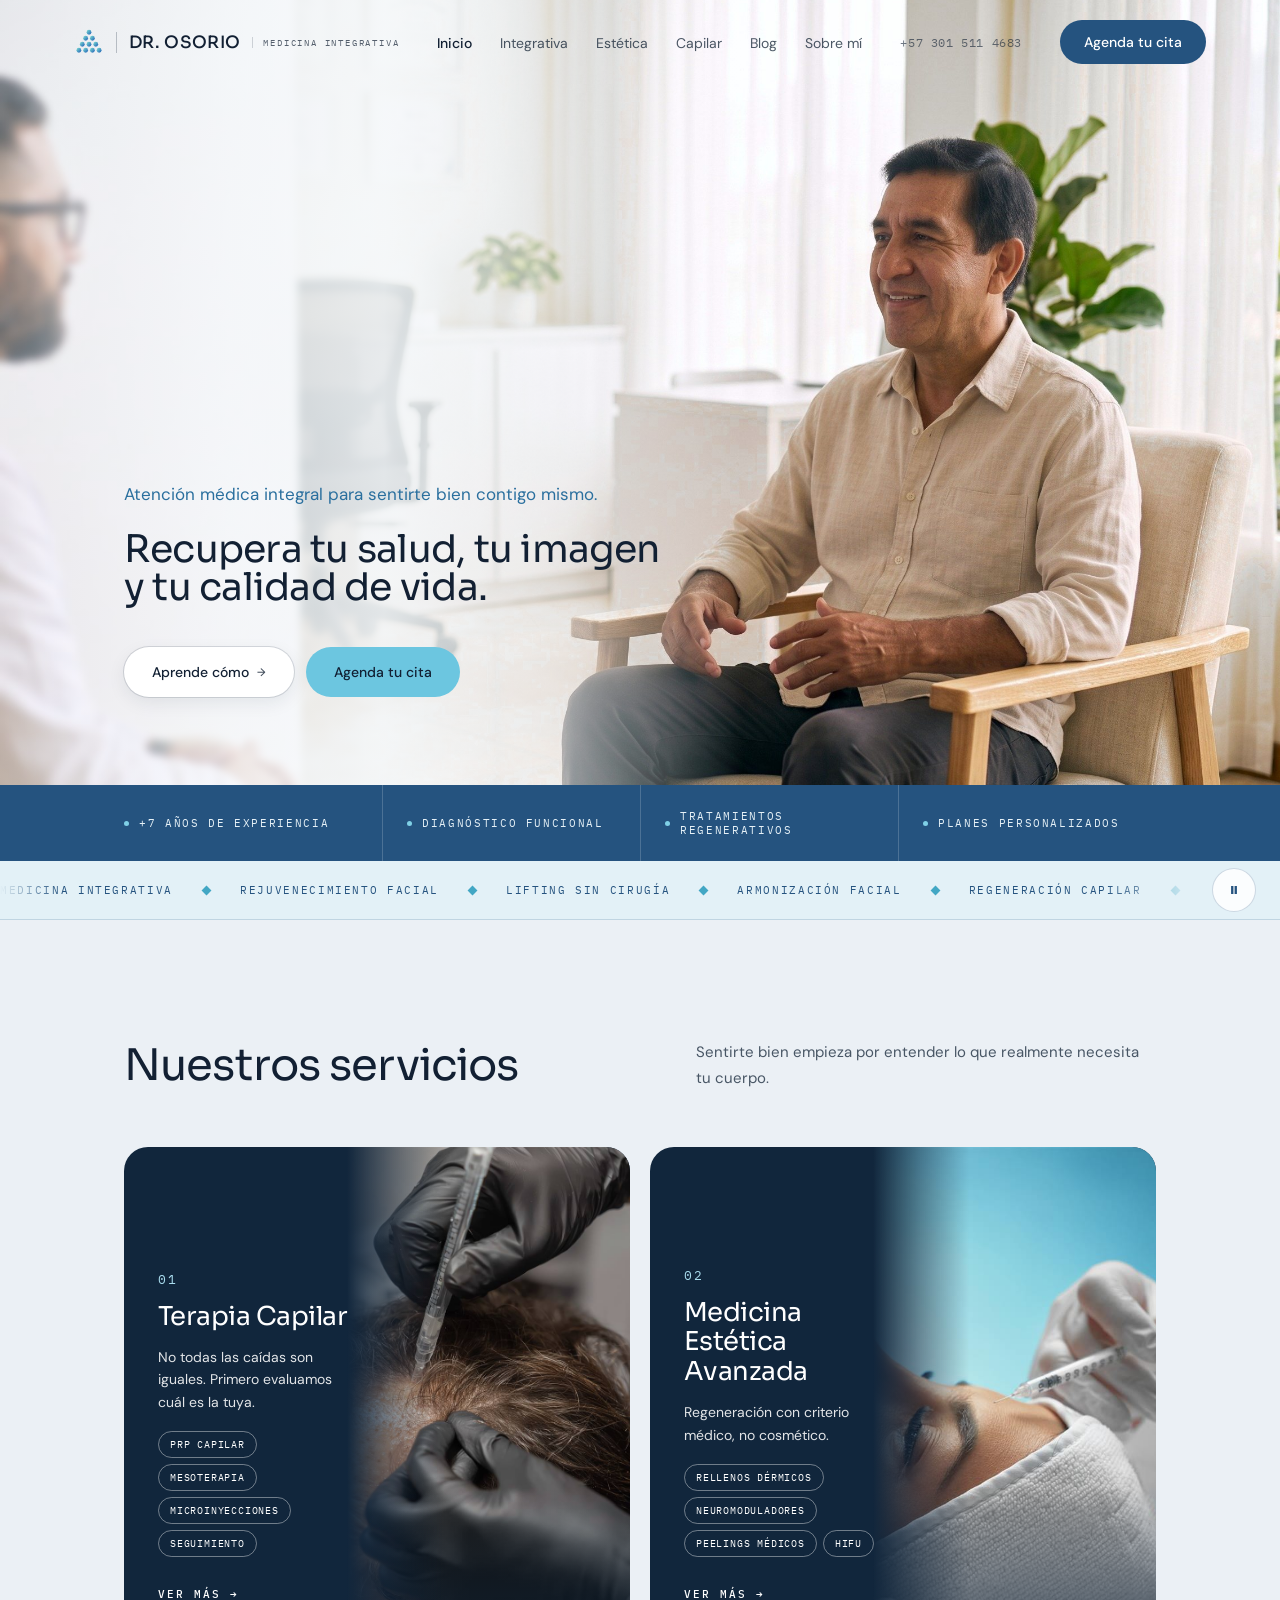
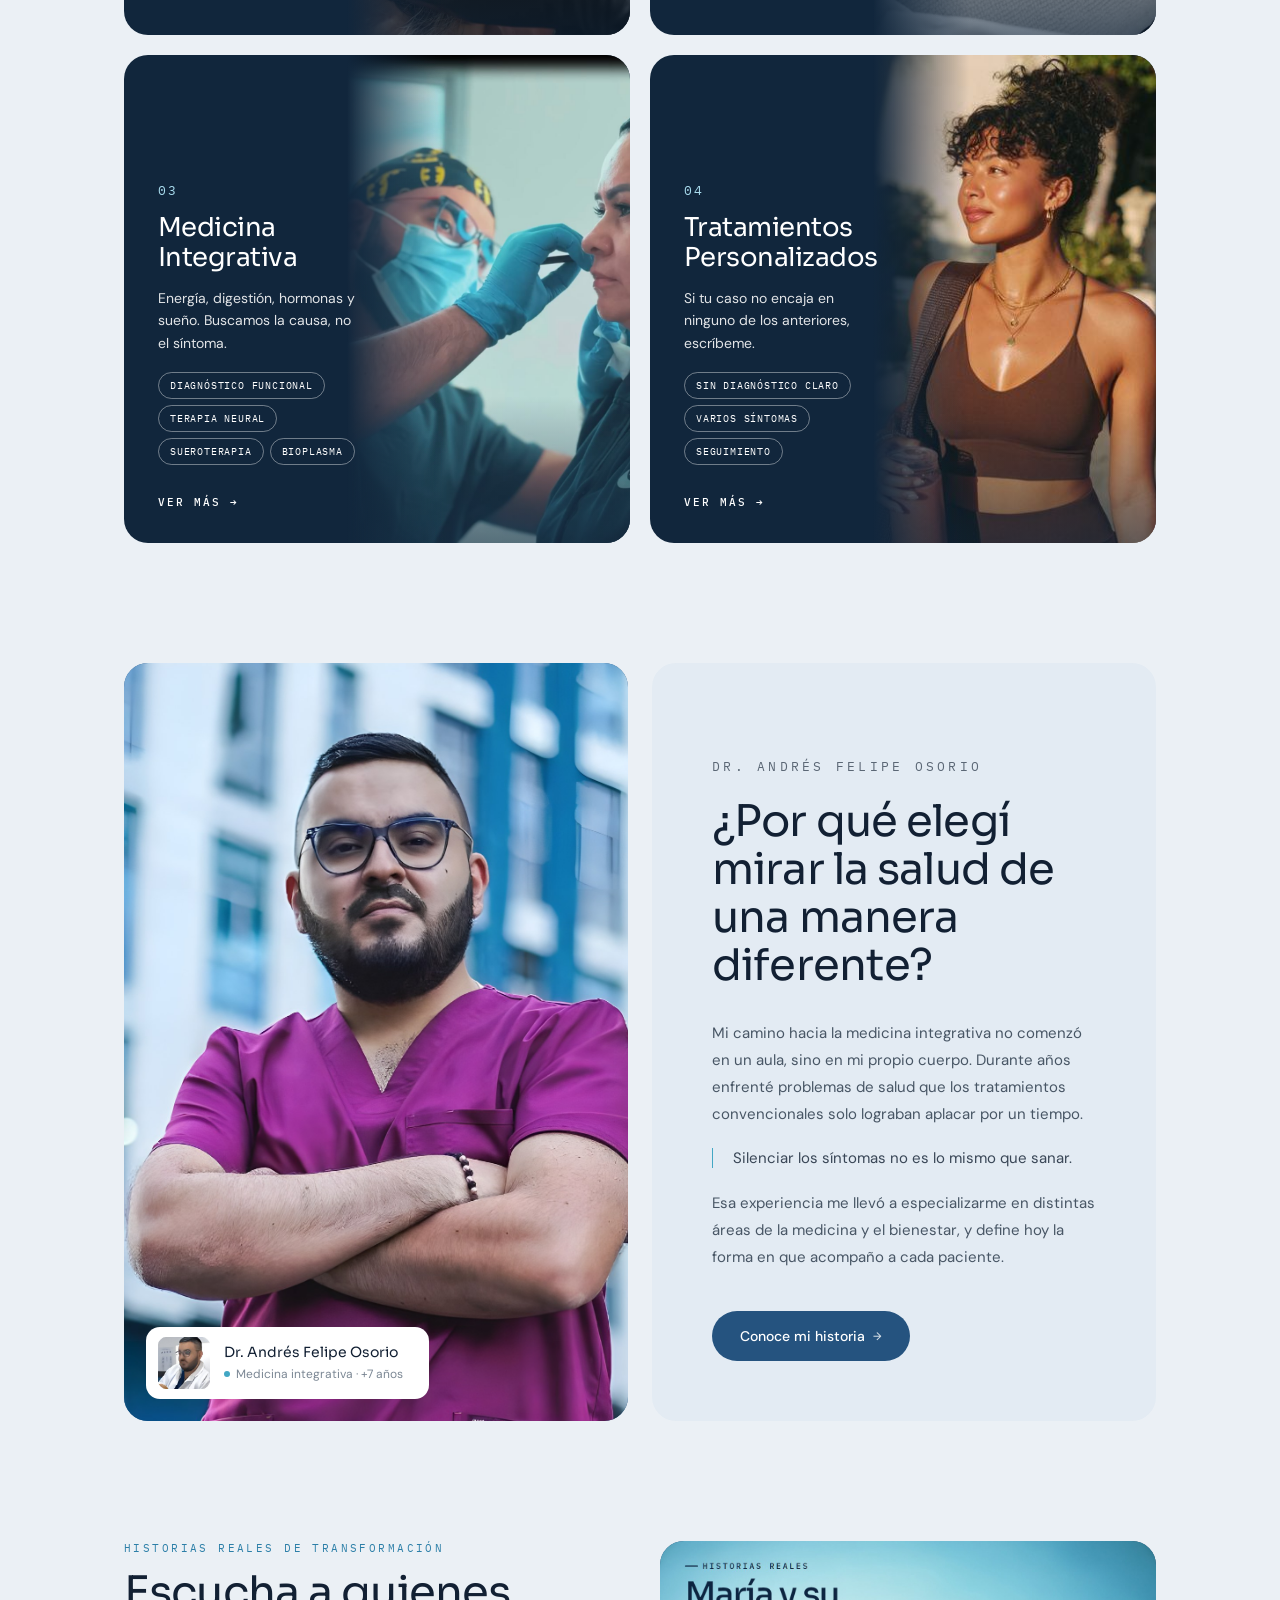
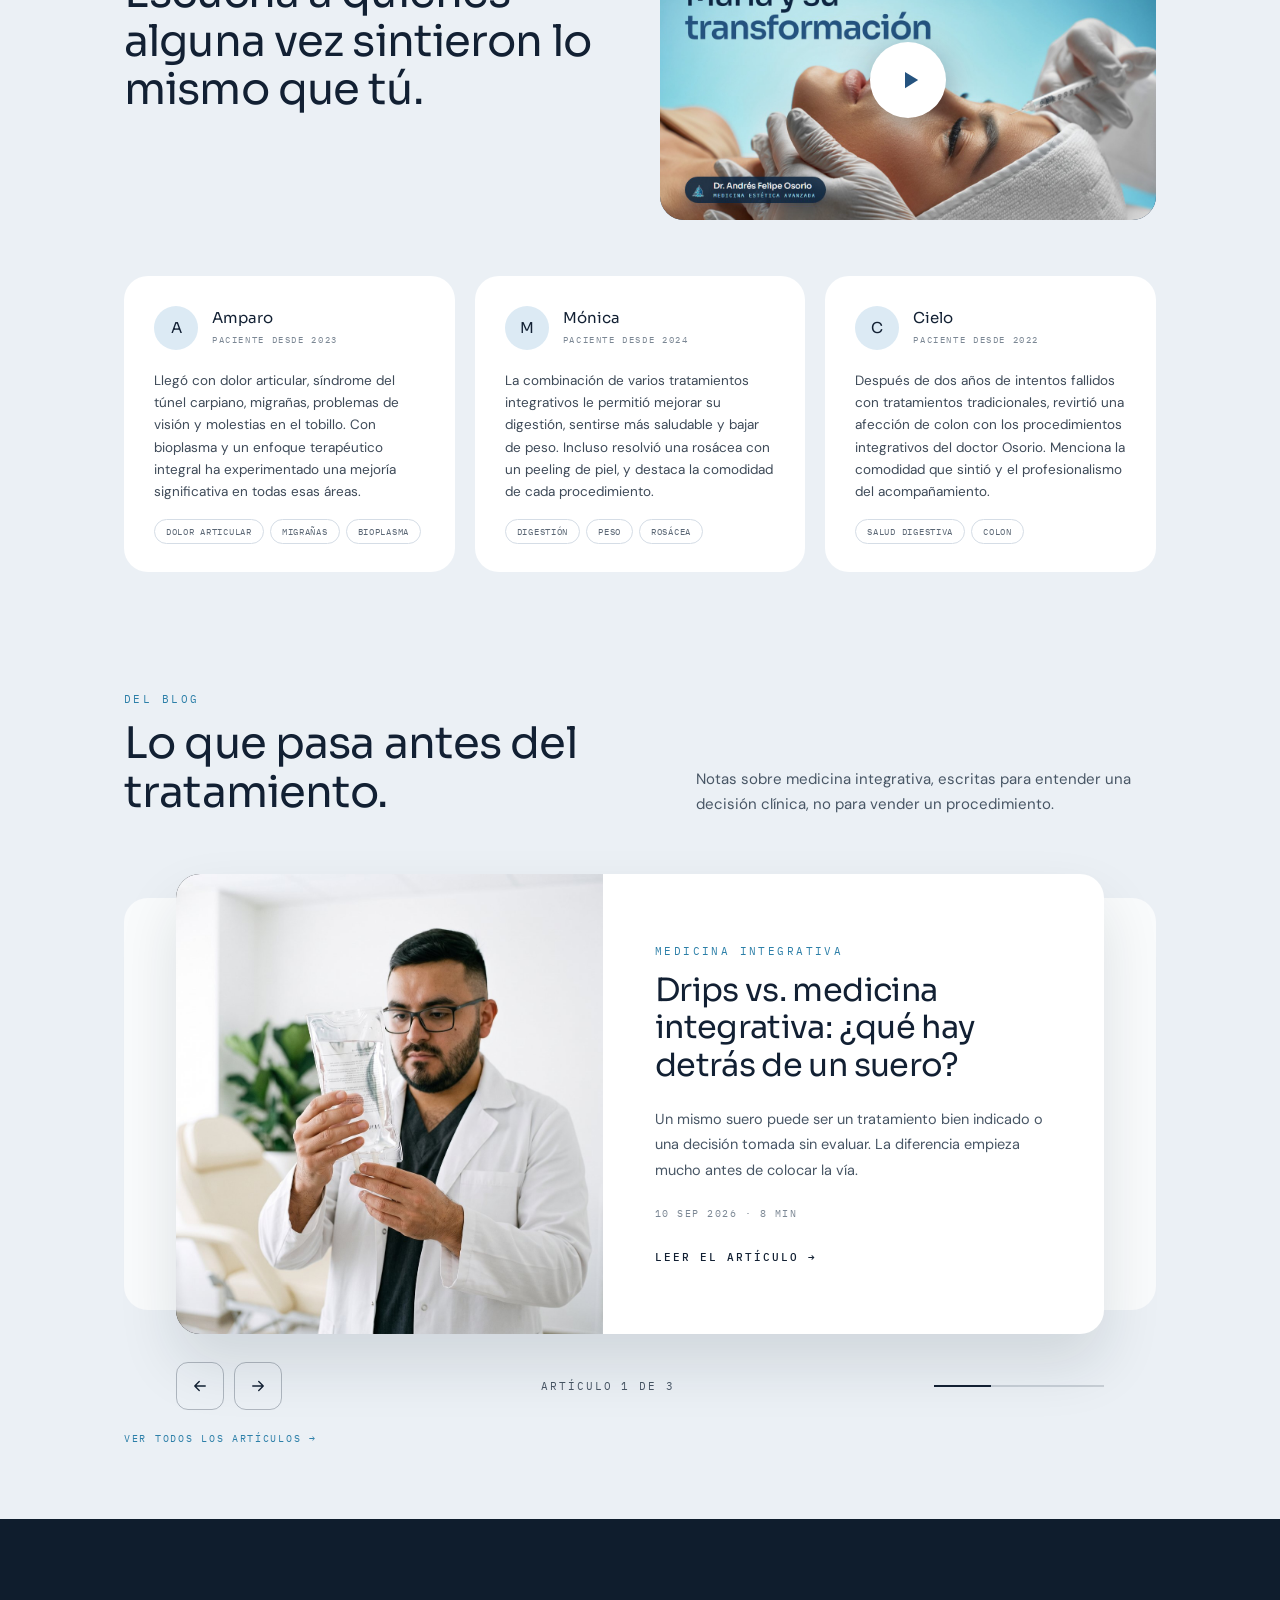
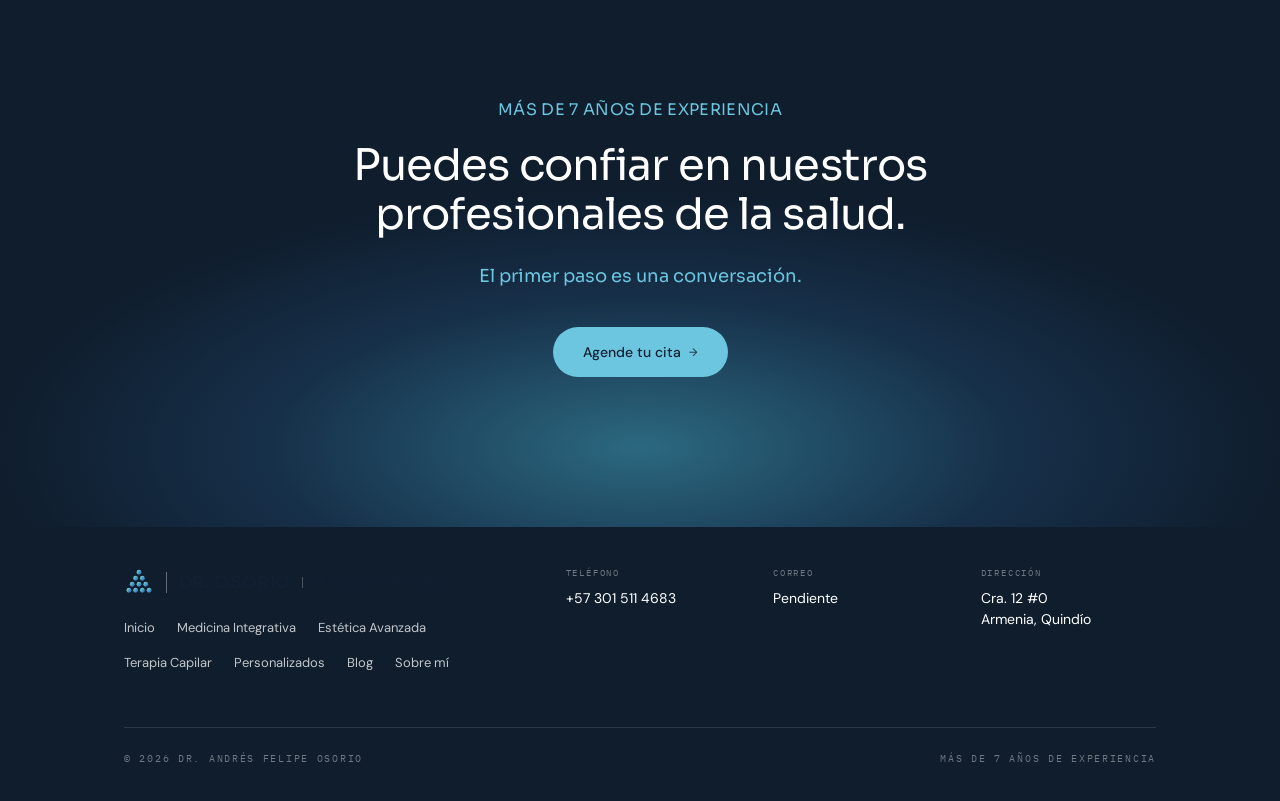
==== commit 7bbdfa21: "Portada: banner, carrusel del blog y miniatura de video; artículo en el diseño nuevo Portada (index." ====
--- a/index.html
+++ b/index.html
@@ -132,6 +132,55 @@
   .stats li + li { border-left: 1px solid var(--banner-line); padding-left: 24px; }
   .stats li::before { content: ""; width: 5px; height: 5px; border-radius: 50%; background: var(--banner-dot); flex: none; }
 
+  /* ================= TICKER ================= */
+  .ticker { background: #e3f1f7; border-bottom: 1px solid rgba(37,83,127,.18); }
+  .ticker-in { display: flex; align-items: center; gap: 12px; padding-right: 24px; }
+  .ticker-viewport {
+    flex: 1; min-width: 0; overflow: hidden;
+    -webkit-mask-image: linear-gradient(90deg, transparent 0, #000 5%, #000 92%, transparent 100%);
+            mask-image: linear-gradient(90deg, transparent 0, #000 5%, #000 92%, transparent 100%);
+  }
+  .ticker-track { display: flex; width: max-content; animation: ticker-move 42s linear infinite; }
+  .ticker-list { display: flex; flex: none; list-style: none; margin: 0; padding: 0; }
+  .ticker-list li {
+    display: flex; align-items: center; white-space: nowrap; padding: 22px 0;
+    font-family: var(--font-mono); font-size: 11px; letter-spacing: .15em;
+    text-transform: uppercase; color: var(--brand-navy);
+  }
+  /* el rombo va después de cada ítem, también del último: así la unión entre las
+     dos copias de la lista es idéntica a cualquier otra y el bucle no se nota */
+  .ticker-list li::after {
+    content: ""; flex: none; width: 7px; height: 7px; margin: 0 30px;
+    background: var(--brand-cyan); transform: rotate(45deg);
+  }
+  @keyframes ticker-move { to { transform: translateX(-50%); } }
+  .ticker.is-paused .ticker-track { animation-play-state: paused; }
+  @media (hover: hover) { .ticker-viewport:hover .ticker-track { animation-play-state: paused; } }
+
+  .ticker-pause {
+    flex: none; display: inline-flex; align-items: center; justify-content: center;
+    width: 44px; height: 44px; padding: 0; border: 1px solid rgba(37,83,127,.22); border-radius: 50%;
+    background: rgba(255,255,255,.85); color: var(--brand-navy); cursor: pointer;
+    font-family: var(--font-mono); font-size: 11px; letter-spacing: .14em; text-transform: uppercase;
+    transition: background-color .2s ease, border-color .2s ease;
+  }
+  .ticker-pause:hover { background: #fff; border-color: var(--brand-navy); }
+  .ticker-pause:focus-visible { outline: 2px solid var(--brand-cyan); outline-offset: 3px; }
+  .ticker-pause[hidden] { display: none; }
+  .ticker-pause .label { display: none; }      /* el nombre accesible va en aria-label y title */
+  .ticker-pause .i-play { display: none; }
+  .ticker-pause[aria-pressed="true"] .i-pause { display: none; }
+  .ticker-pause[aria-pressed="true"] .i-play { display: inline; }
+  @media (max-width: 560px) {
+    .ticker-list li::after { margin: 0 22px; }
+  }
+  /* sin movimiento: una sola lista, que se desplaza con el dedo o la rueda */
+  @media (prefers-reduced-motion: reduce) {
+    .ticker-track { animation: none; }
+    .ticker-list[aria-hidden="true"], .ticker-pause { display: none; }
+    .ticker-viewport { overflow-x: auto; -webkit-mask-image: none; mask-image: none; }
+  }
+
   /* ================= SECTION HEADINGS ================= */
   .section { padding: 120px 0 0; }
   .section-head { display: grid; grid-template-columns: 1fr 1fr; gap: 40px; align-items: end; margin-bottom: 56px; }
@@ -210,7 +259,9 @@
     background: radial-gradient(ellipse 70% 90% at 70% 20%, rgba(66,167,196,.35) 0%, rgba(37,83,127,0) 60%), linear-gradient(135deg, #25537f 0%, #14314f 100%);
   }
   .video-frame iframe, .video-frame video { position: absolute; inset: 0; width: 100%; height: 100%; border: 0; display: block; object-fit: cover; }
+  .video-frame .poster { position: absolute; inset: 0; width: 100%; height: 100%; object-fit: cover; display: block; }
   .video-frame .play {
+    position: relative; z-index: 1;
     width: 76px; height: 76px; border-radius: 50%; border: 0; cursor: pointer; display: grid; place-items: center;
     background: var(--white); color: var(--brand-navy); box-shadow: 0 10px 30px rgba(8,24,40,.35);
     transition: transform .15s ease;
@@ -328,6 +379,8 @@
     * { transition: none !important; scroll-behavior: auto !important; }
   }
 </style>
+<link rel="stylesheet" href="assets/css/carousel.css?v=2">
+<script>document.documentElement.classList.add('js')</script>
 </head>
 <!--
   HERO TEXT STYLE SWITCH (review #1):
@@ -391,6 +444,37 @@
     </div>
   </div>
 
+  <!-- ================= TICKER: áreas de atención, con pausa ================= -->
+  <div class="ticker" role="region" aria-label="Áreas de atención">
+    <div class="ticker-in">
+      <div class="ticker-viewport">
+        <div class="ticker-track">
+          <ul class="ticker-list">
+          <li>Medicina Integrativa</li>
+          <li>Rejuvenecimiento Facial</li>
+          <li>Lifting sin Cirugía</li>
+          <li>Armonización Facial</li>
+          <li>Regeneración Capilar</li>
+          <li>Medicina Regenerativa</li>
+          </ul>
+          <ul class="ticker-list" aria-hidden="true">
+          <li>Medicina Integrativa</li>
+          <li>Rejuvenecimiento Facial</li>
+          <li>Lifting sin Cirugía</li>
+          <li>Armonización Facial</li>
+          <li>Regeneración Capilar</li>
+          <li>Medicina Regenerativa</li>
+          </ul>
+        </div>
+      </div>
+      <button class="ticker-pause" type="button" aria-pressed="false" aria-label="Pausar animación del banner" title="Pausar" hidden>
+        <svg class="i-pause" viewBox="0 0 24 24" width="14" height="14" aria-hidden="true"><path d="M7 5h4v14H7zM13 5h4v14h-4z" fill="currentColor"/></svg>
+        <svg class="i-play" viewBox="0 0 24 24" width="14" height="14" aria-hidden="true"><path d="M8 5.5v13l10.5-6.5z" fill="currentColor"/></svg>
+        <span class="label">Pausar</span>
+      </button>
+    </div>
+  </div>
+
   <!-- ================= SERVICES ================= -->
   <section class="section" id="servicios">
     <div class="container">
@@ -402,40 +486,40 @@
       </div>
 
       <div class="services-grid">
-        <!-- Card 01: same IV therapy image as the Integrativa hero (brother's request). File: images/medicina-integrativa.jpg -->
+
+        <!-- Card 01 | REVIEW #3: real footage from Dr. Osorio's Instagram. Vertical frame shown whole on the right. -->
         <article class="service service--portrait">
-          <div class="bg bg--portrait"><img src="assets/img/r-5ca32f5f.jpg" alt="Paciente recibiendo sueroterapia en una clínica de bienestar" style="object-position: 55% center"></div>
+          <div class="bg bg--portrait"><img src="assets/img/card-capilar.jpg" alt="Aplicación de un tratamiento capilar con microinyecciones" style="object-position: 70% center"></div>
           <div class="num">01</div>
-          <h3>Medicina Integrativa</h3>
-          <p>Energía, digestión, hormonas y sueño. Buscamos la causa, no el síntoma.</p>
-          <ul class="chips"><li>Diagnóstico funcional</li><li>Terapia neural</li><li>Sueroterapia</li><li>Bioplasma</li></ul>
-          <a class="more" href="medicina-integrativa.html">Ver más →</a>
+          <h3>Terapia Capilar</h3>
+          <p>No todas las caídas son iguales. Primero evaluamos cuál es la tuya.</p>
+          <ul class="chips"><li>PRP capilar</li><li>Mesoterapia</li><li>Microinyecciones</li><li>Seguimiento</li></ul>
+          <a class="more" href="terapia-capilar.html">Ver más →</a>
         </article>
 
         <!-- Card 02 | REVIEW #3 DONE: real footage of Dr. Osorio from Instagram (no needles). Swap for a sharper frame from the original video if available. -->
         <article class="service service--portrait">
           <!-- Vertical video frame shown whole on the right so the equipment stays visible -->
-          <div class="bg bg--portrait"><img src="assets/img/r-ab7ee1df.jpg" alt="Dr. Andrés Osorio durante un tratamiento estético"></div>
+          <div class="bg bg--portrait"><img src="assets/img/card-estetica.jpg" alt="Paciente recibiendo un tratamiento estético facial" style="object-position: 88% center"></div>
           <div class="num">02</div>
           <h3>Medicina Estética Avanzada</h3>
           <p>Regeneración con criterio médico, no cosmético.</p>
           <ul class="chips"><li>Rellenos dérmicos</li><li>Neuromoduladores</li><li>Peelings médicos</li><li>HIFU</li></ul>
           <a class="more" href="medicina-estetica.html">Ver más →</a>
         </article>
-
-        <!-- Card 03 | REVIEW #3: real footage from Dr. Osorio's Instagram. Vertical frame shown whole on the right. -->
+        <!-- Card 03: same IV therapy image as the Integrativa hero (brother's request). File: images/medicina-integrativa.jpg -->
         <article class="service service--portrait">
-          <div class="bg bg--portrait"><img src="assets/img/r-04eb906f.jpg" alt="Dr. Andrés Osorio durante un tratamiento capilar"></div>
+          <div class="bg bg--portrait"><img src="assets/img/card-integrativa.jpg" alt="Dr. Andrés Felipe Osorio atendiendo a una paciente en consulta" style="object-position: center 30%"></div>
           <div class="num">03</div>
-          <h3>Terapia Capilar</h3>
-          <p>No todas las caídas son iguales. Primero evaluamos cuál es la tuya.</p>
-          <ul class="chips"><li>PRP capilar</li><li>Mesoterapia</li><li>Microinyecciones</li><li>Seguimiento</li></ul>
-          <a class="more" href="terapia-capilar.html">Ver más →</a>
+          <h3>Medicina Integrativa</h3>
+          <p>Energía, digestión, hormonas y sueño. Buscamos la causa, no el síntoma.</p>
+          <ul class="chips"><li>Diagnóstico funcional</li><li>Terapia neural</li><li>Sueroterapia</li><li>Bioplasma</li></ul>
+          <a class="more" href="medicina-integrativa.html">Ver más →</a>
         </article>
 
         <!-- Card 04: AI image of Dr. Osorio in his office. File: images/tratamientos-personalizados.jpg -->
         <article class="service service--portrait">
-          <div class="bg bg--portrait"><img src="assets/img/r-80ea21fd.jpg" alt="Cuaderno de notas en consulta" style="object-position: 72% center"></div>
+          <div class="bg bg--portrait"><img src="assets/img/card-planes.jpg" alt="Mujer al aire libre, con aspecto de bienestar" style="object-position: 50% center"></div>
           <div class="num">04</div>
           <h3>Tratamientos Personalizados</h3>
           <p>Si tu caso no encaja en ninguno de los anteriores, escríbeme.</p>
@@ -483,13 +567,13 @@
           <!--
             VIDEO PLACEHOLDER: when the video is ready, replace everything inside <div class="video-frame"> with ONE of these:
             YouTube:  <iframe src="https://www.youtube.com/embed/VIDEO_ID" title="Testimonios de pacientes" allow="accelerometer; autoplay; encrypted-media; picture-in-picture" allowfullscreen></iframe>
-            Own file: <video src="videos/testimonios.mp4" poster="images/testimonios.jpg" controls playsinline preload="metadata"></video>
+            Own file: <video src="videos/testimonios.mp4" poster="assets/img/video-maria.jpg" controls playsinline preload="metadata"></video>
           -->
           <div class="video-frame">
-            <button class="play" type="button" aria-label="Reproducir video de testimonios">
+            <img class="poster" src="assets/img/video-maria.jpg" alt="" width="1280" height="720" loading="lazy">
+            <button class="play" type="button" aria-label="Reproducir el video: María y su transformación">
               <svg viewBox="0 0 24 24" aria-hidden="true"><path d="M8 5.5v13l10.5-6.5z"/></svg>
             </button>
-            <span class="video-label">Video de testimonios</span>
           </div>
         </figure>
       </div>
@@ -523,16 +607,47 @@
         </div>
         <p>Notas sobre medicina integrativa, escritas para entender una decisión clínica, no para vender un procedimiento.</p>
       </div>
-      <div class="blog">
-        <!-- Blog image: AI image of Dr. Osorio reviewing an IV bag (no needles). File: images/blog-suero.jpg -->
-        <div class="blog-img"><img src="assets/img/r-41091b83.jpg" alt="Dr. Andrés Osorio revisando una bolsa de suero" style="object-position: 60% 40%"></div>
-        <article class="blog-card">
-          <p class="eyebrow">Medicina integrativa</p>
-          <h3>Drips vs. medicina integrativa: ¿qué hay detrás de un suero?</h3>
-          <p>Un mismo suero puede ser un tratamiento bien indicado o una decisión tomada sin evaluar. La diferencia empieza mucho antes de colocar la vía.</p>
-          <div class="meta">10 Sep 2026 · 8 min</div>
-          <a class="more" href="blog-drips-vs-medicina-integrativa.html">Leer el artículo →</a>
-        </article>
+      <div class="carousel" role="region" aria-roledescription="carrusel" aria-label="Artículos del blog">
+        <div class="carousel-stage">
+          <div class="slides" aria-live="polite">
+        <article class="slide" role="group" aria-roledescription="diapositiva" aria-label="1 de 3">
+          <div class="slide-img"><img src="assets/img/r-41091b83.jpg" alt="Dr. Andrés Osorio revisando una bolsa de suero" style="object-position: 60% 40%" loading="lazy"></div>
+          <div class="slide-txt">
+            <p class="eyebrow">Medicina integrativa</p>
+            <h3>Drips vs. medicina integrativa: ¿qué hay detrás de un suero?</h3>
+            <p>Un mismo suero puede ser un tratamiento bien indicado o una decisión tomada sin evaluar. La diferencia empieza mucho antes de colocar la vía.</p>
+            <div class="meta">10 Sep 2026 · 8 min</div>
+            <a class="more" href="blog-drips-vs-medicina-integrativa.html">Leer el artículo →</a>
+          </div>
+        </article>
+        <article class="slide" role="group" aria-roledescription="diapositiva" aria-label="2 de 3">
+          <div class="slide-img"><img src="assets/img/r-745e290f.jpg" alt="Hombre mirando con duda su shampoo anticaída" style="object-position: 55% center" loading="lazy"></div>
+          <div class="slide-txt">
+            <p class="eyebrow">Terapia capilar</p>
+            <h3>¿Por qué el shampoo anticaída no te está funcionando?</h3>
+            <p>Un mismo producto puede ayudarle a una persona y no hacer nada por otra. La diferencia empieza por entender qué tipo de caída tienes antes de elegir un tratamiento.</p>
+            <span class="soon">Próximamente</span>
+          </div>
+        </article>
+        <article class="slide" role="group" aria-roledescription="diapositiva" aria-label="3 de 3">
+          <div class="slide-img"><img src="assets/img/blog-estetica.jpg" alt="Paciente recibiendo un tratamiento estético facial" style="object-position: center 40%" loading="lazy"></div>
+          <div class="slide-txt">
+            <p class="eyebrow">Medicina estética</p>
+            <h3>Lo que debería pasar antes de tu primer procedimiento estético</h3>
+            <p>Elegir un procedimiento por lo que se ve en redes no es lo mismo que elegirlo después de una valoración. La diferencia empieza en entender qué quieres lograr y qué necesita tu piel.</p>
+            <span class="soon">Próximamente</span>
+          </div>
+        </article>
+          </div>
+        </div>
+        <div class="carousel-bar" hidden>
+          <div class="car-btns">
+            <button class="car-btn" type="button" data-dir="-1" aria-label="Artículo anterior"><svg viewBox="0 0 24 24" width="18" height="18" aria-hidden="true"><path d="M19 12H5M11 6l-6 6 6 6" fill="none" stroke="currentColor" stroke-width="1.8" stroke-linecap="round" stroke-linejoin="round"/></svg></button>
+            <button class="car-btn" type="button" data-dir="1" aria-label="Artículo siguiente"><svg viewBox="0 0 24 24" width="18" height="18" aria-hidden="true"><path d="M5 12h14M13 6l6 6-6 6" fill="none" stroke="currentColor" stroke-width="1.8" stroke-linecap="round" stroke-linejoin="round"/></svg></button>
+          </div>
+          <p class="car-count">Artículo <span class="car-i">1</span> de 3</p>
+          <div class="car-progress" aria-hidden="true"><i></i></div>
+        </div>
       </div>
       <a class="all-posts" href="blog.html">Ver todos los artículos →</a>
     </div>
@@ -578,5 +693,25 @@
   </div>
 </footer>
 
+
+<script>
+(function () {
+  var t = document.querySelector('.ticker');
+  if (!t) return;
+  var b = t.querySelector('.ticker-pause');
+  if (!b) return;
+  b.hidden = false;                       // sin JS el botón no se muestra: no serviría
+  b.addEventListener('click', function () {
+    var pausado = t.classList.toggle('is-paused');
+    b.setAttribute('aria-pressed', pausado ? 'true' : 'false');
+    b.setAttribute('aria-label', pausado ? 'Reanudar animación del banner' : 'Pausar animación del banner');
+    b.title = pausado ? 'Reanudar' : 'Pausar';
+    b.querySelector('.label').textContent = pausado ? 'Reanudar' : 'Pausar';
+  });
+}());
+</script>
+
+
+<script src="assets/js/carousel.js?v=2"></script>
 </body>
 </html>
--- a/assets/css/carousel.css
+++ b/assets/css/carousel.css
@@ -0,0 +1,64 @@
+/* ============================================================
+   Carrusel de artículos del blog. Lo usan index.html y blog.html.
+   Hereda los colores y medidas de cada página (--ink, --white,
+   --radius-lg, --brand-cyan, --font-mono...), que son los mismos.
+   ============================================================ */
+.carousel { --n: 3; --i: 0; }
+.carousel .slide { background: var(--white); border-radius: var(--radius-lg); overflow: hidden;
+  display: grid; grid-template-columns: minmax(0, 46%) minmax(0, 1fr); min-height: 460px; }
+.carousel .slide + .slide { margin-top: 24px; }                    /* sin JS: se apilan, todas visibles */
+.slide-img { position: relative; background: #0c131b; min-height: 300px; }
+.slide-img img { position: absolute; inset: 0; width: 100%; height: 100%; object-fit: cover; display: block; }
+.slide-txt { padding: 48px 52px; display: flex; flex-direction: column; justify-content: center; }
+.slide-txt h3 { font-size: 32px; line-height: 1.18; margin-bottom: 22px; max-width: 400px; }
+.slide-txt p:not(.eyebrow) { font-size: 14.5px; line-height: 1.75; margin: 0 0 24px; max-width: 390px; }
+.slide-txt .more { color: var(--ink); }
+.slide-txt .soon { align-self: flex-start; padding: 9px 16px; border: 1px solid rgba(37,83,127,.35); border-radius: 999px;
+  font-family: var(--font-mono); font-size: 10px; letter-spacing: .15em; text-transform: uppercase; color: var(--brand-navy); }
+
+/* con JS: una sola diapositiva visible, todas en la misma celda para que la altura no salte */
+.carousel.is-ready .carousel-stage { position: relative; padding: 0 52px; }
+.carousel.is-ready .carousel-stage::before {                      /* la placa de atrás, más ancha y más baja */
+  content: ""; position: absolute; inset: 24px 0; background: rgba(255,255,255,.72); border-radius: var(--radius-lg); }
+.carousel.is-ready .slides { position: relative; display: grid; }
+.carousel.is-ready .slide { grid-area: 1 / 1; margin-top: 0; box-shadow: 0 30px 60px rgba(15,29,45,.12);
+  transition: opacity .45s ease, transform .45s ease, visibility 0s linear .45s; }
+.carousel.is-ready .slide:not(.is-active) { opacity: 0; visibility: hidden; pointer-events: none; }
+.carousel.is-ready .slide.is-after  { transform: translateX(28px); }
+.carousel.is-ready .slide.is-before { transform: translateX(-28px); }
+.carousel.is-ready .slide.is-active { opacity: 1; visibility: visible; transform: none; transition-delay: 0s; }
+
+.carousel-bar { display: flex; align-items: center; justify-content: space-between; gap: 20px; margin-top: 28px; padding: 0 52px; }
+.carousel-bar[hidden] { display: none; }
+.car-btns { display: flex; gap: 10px; }
+.car-btn { width: 48px; height: 48px; display: grid; place-items: center; border: 1px solid rgba(18,32,51,.28);
+  border-radius: 12px; background: transparent; color: var(--ink); cursor: pointer; transition: background-color .2s ease, border-color .2s ease; }
+.car-btn:hover { background: var(--white); border-color: var(--ink); }
+.car-btn:focus-visible { outline: 2px solid var(--brand-cyan); outline-offset: 3px; }
+.car-count { margin: 0; font-family: var(--font-mono); font-size: 11px; letter-spacing: .18em; text-transform: uppercase; color: var(--text); }
+.car-progress { position: relative; width: 170px; height: 2px; background: rgba(18,32,51,.16); }
+.car-progress i { position: absolute; left: 0; top: 0; height: 100%; width: calc(100% / var(--n)); background: var(--ink);
+  transform: translateX(calc(var(--i) * 100%)); transition: transform .45s ease; }
+
+@media (max-width: 860px) {
+  .carousel .slide { grid-template-columns: 1fr; min-height: 0; }
+  .slide-img { min-height: 0; aspect-ratio: 16 / 10; }
+  .slide-txt { padding: 32px 28px 36px; }
+  .slide-txt h3 { font-size: 26px; max-width: none; }
+  .slide-txt p:not(.eyebrow) { max-width: none; }
+  .carousel.is-ready .carousel-stage { padding: 0 14px; }
+  .carousel.is-ready .carousel-stage::before { inset: 16px 0; }
+  .carousel-bar { padding: 0 14px; }
+}
+@media (max-width: 560px) {
+  .car-progress { display: none; }
+}
+
+
+/* mientras carga el script se muestra sólo la primera diapositiva: así la
+   página no da un salto al colapsar las tres apiladas. Sin JS (clase .js
+   ausente) se ven todas, que es el comportamiento de respaldo. */
+.js .carousel:not(.is-ready) .slide + .slide { display: none; }
+
+/* en la página del blog el carrusel va solo, sin título encima */
+.posts .carousel { padding-top: 14px; padding-bottom: 8px; }
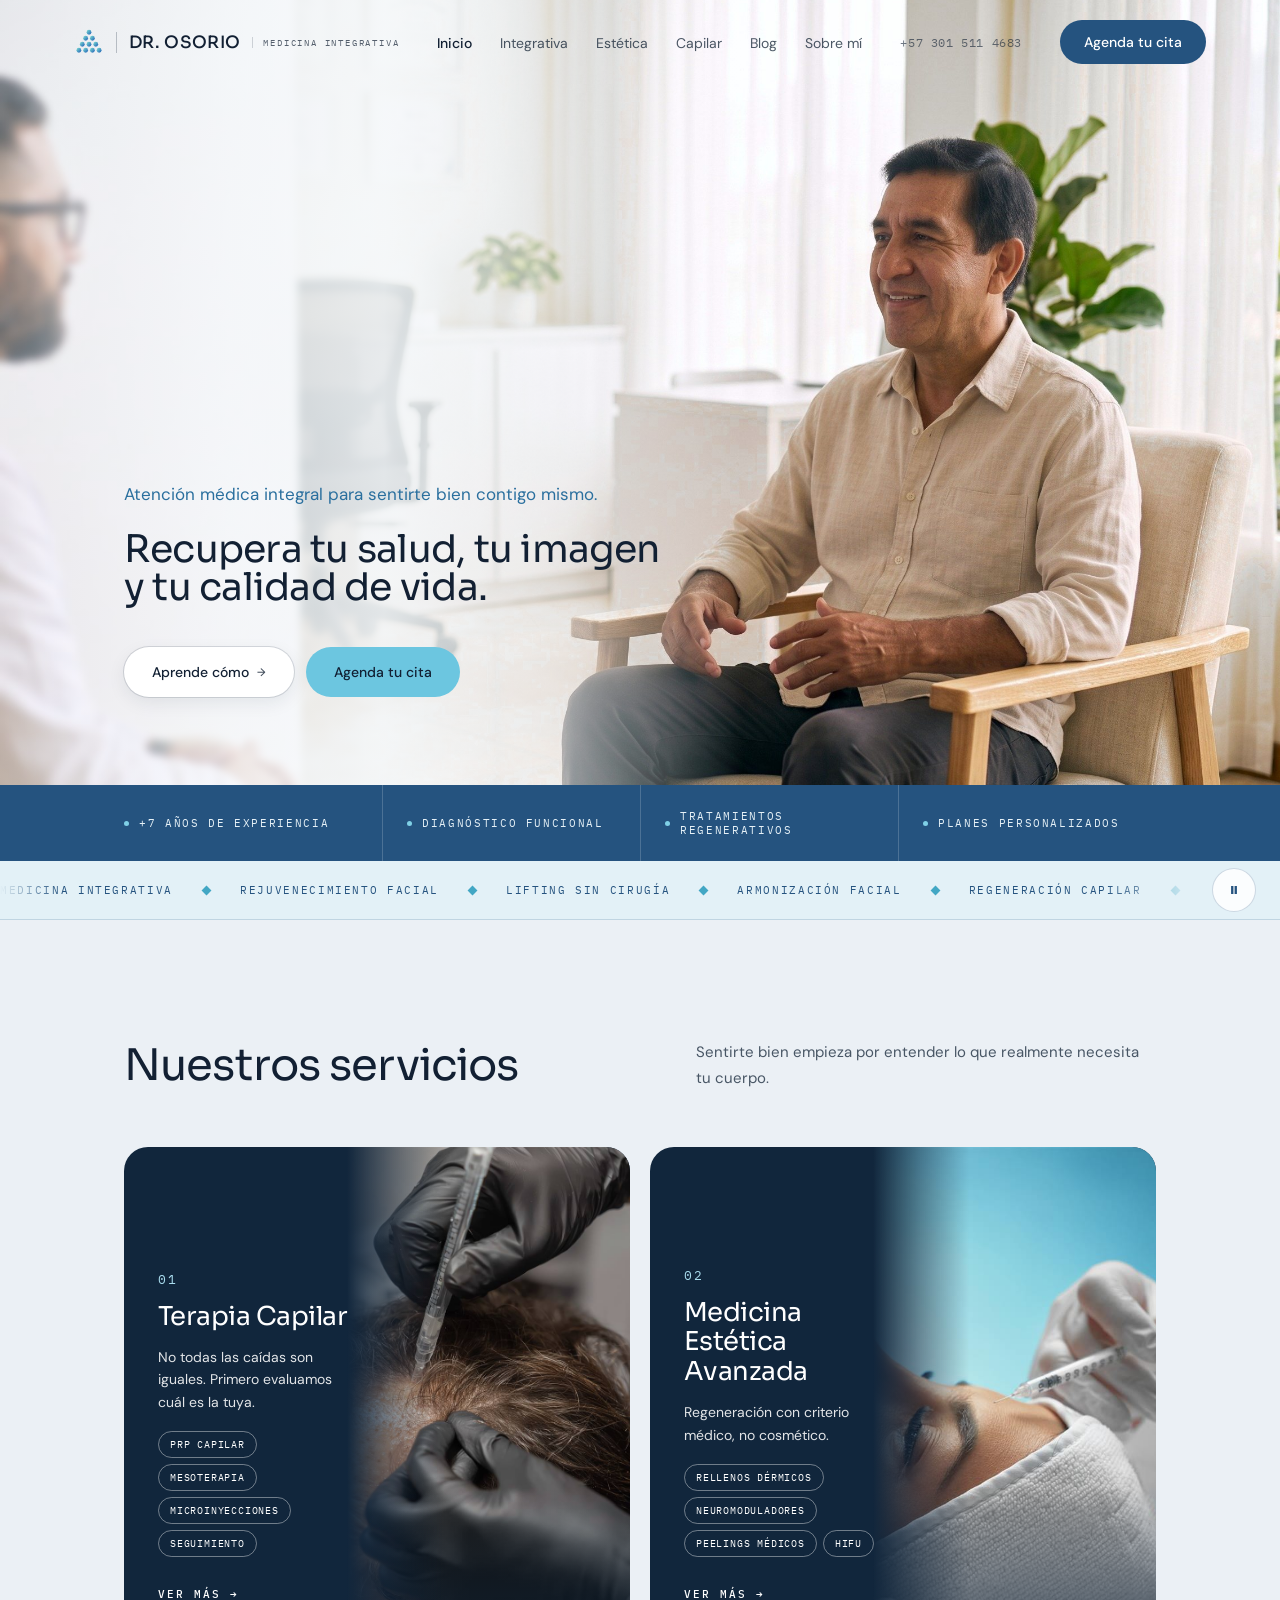
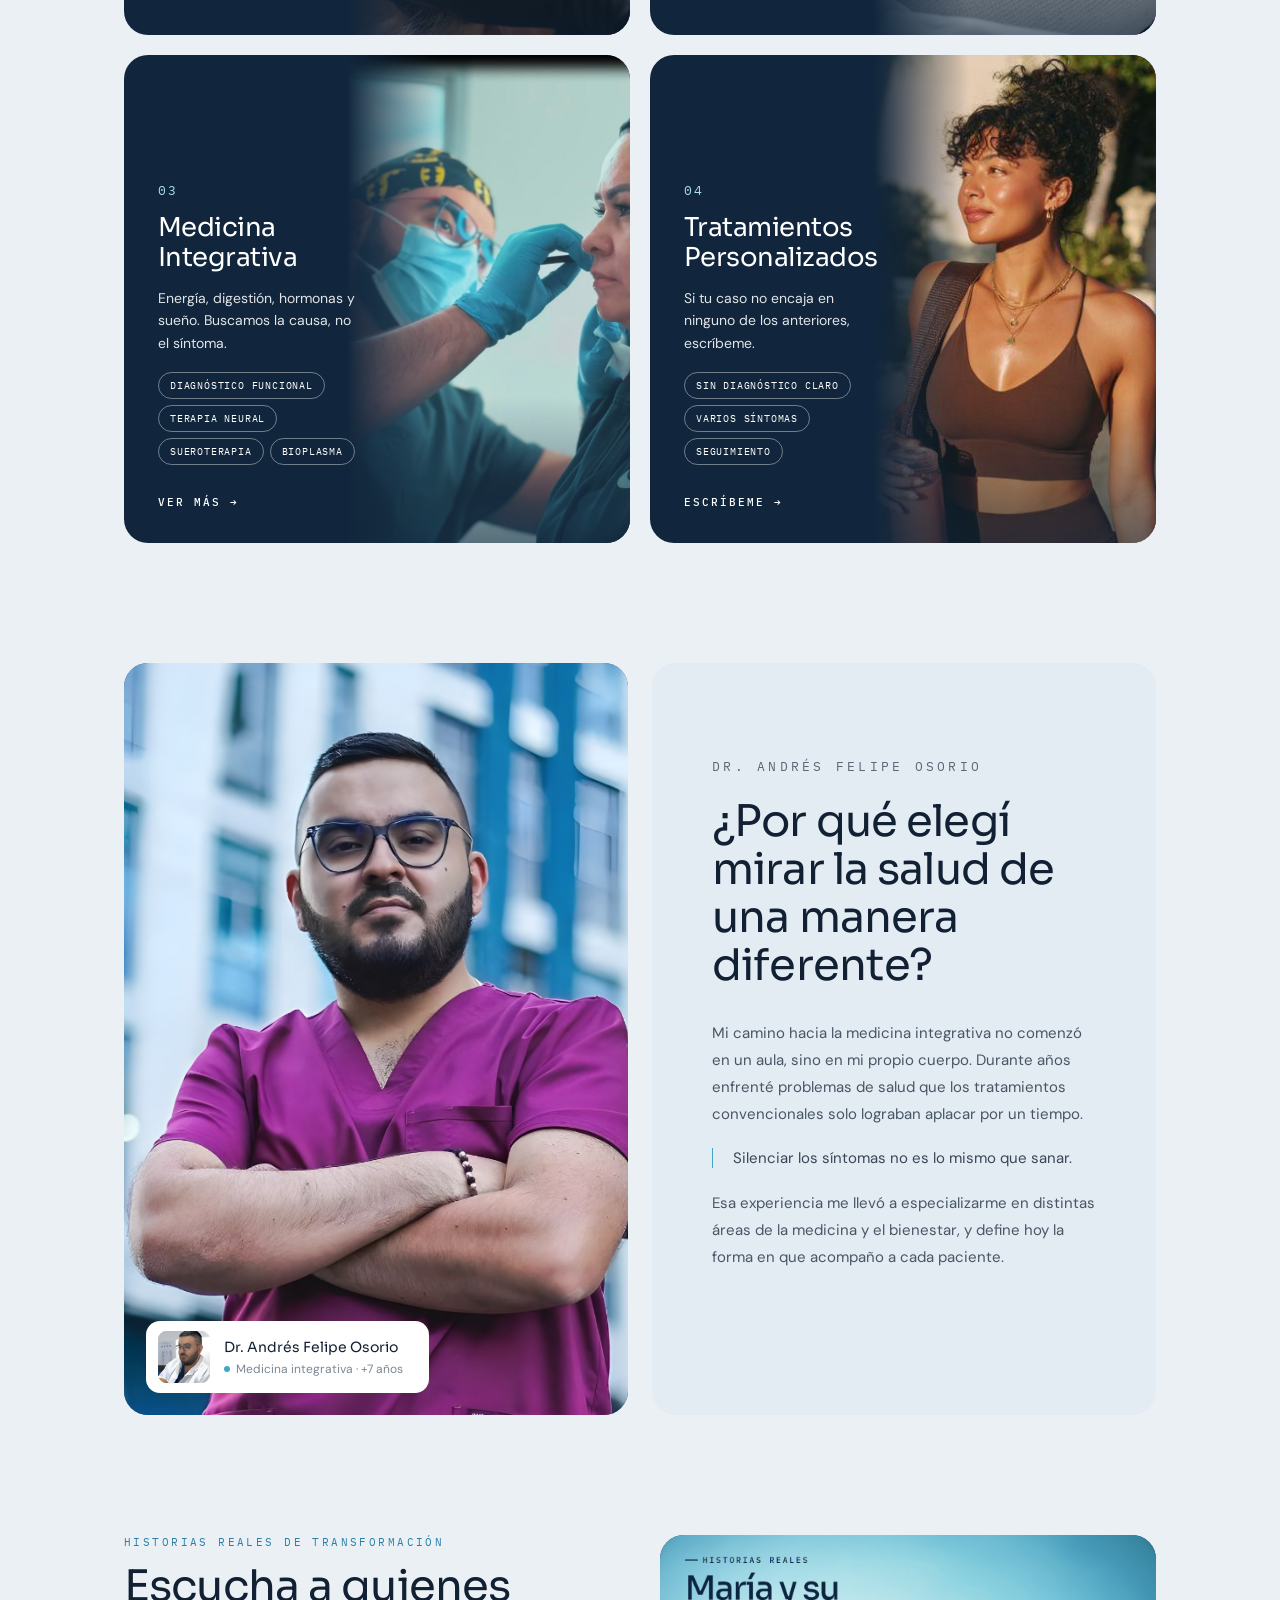
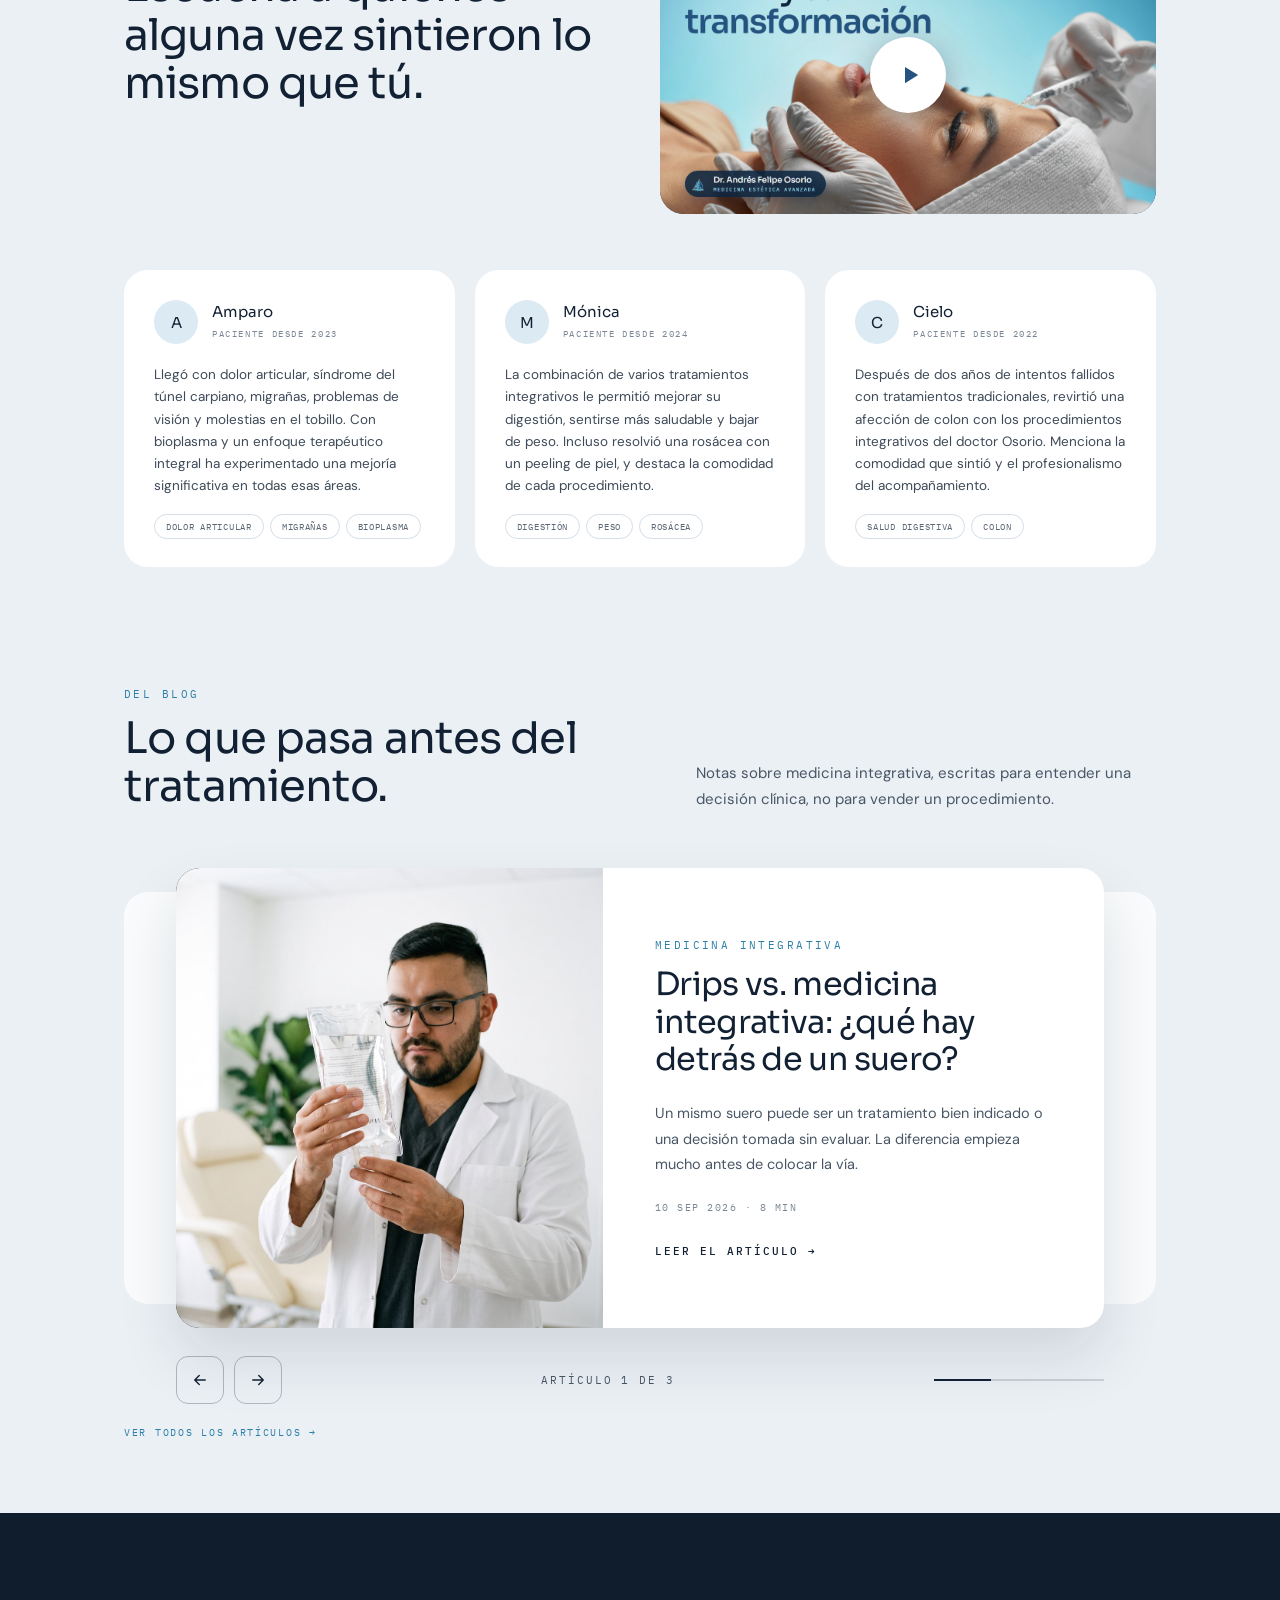
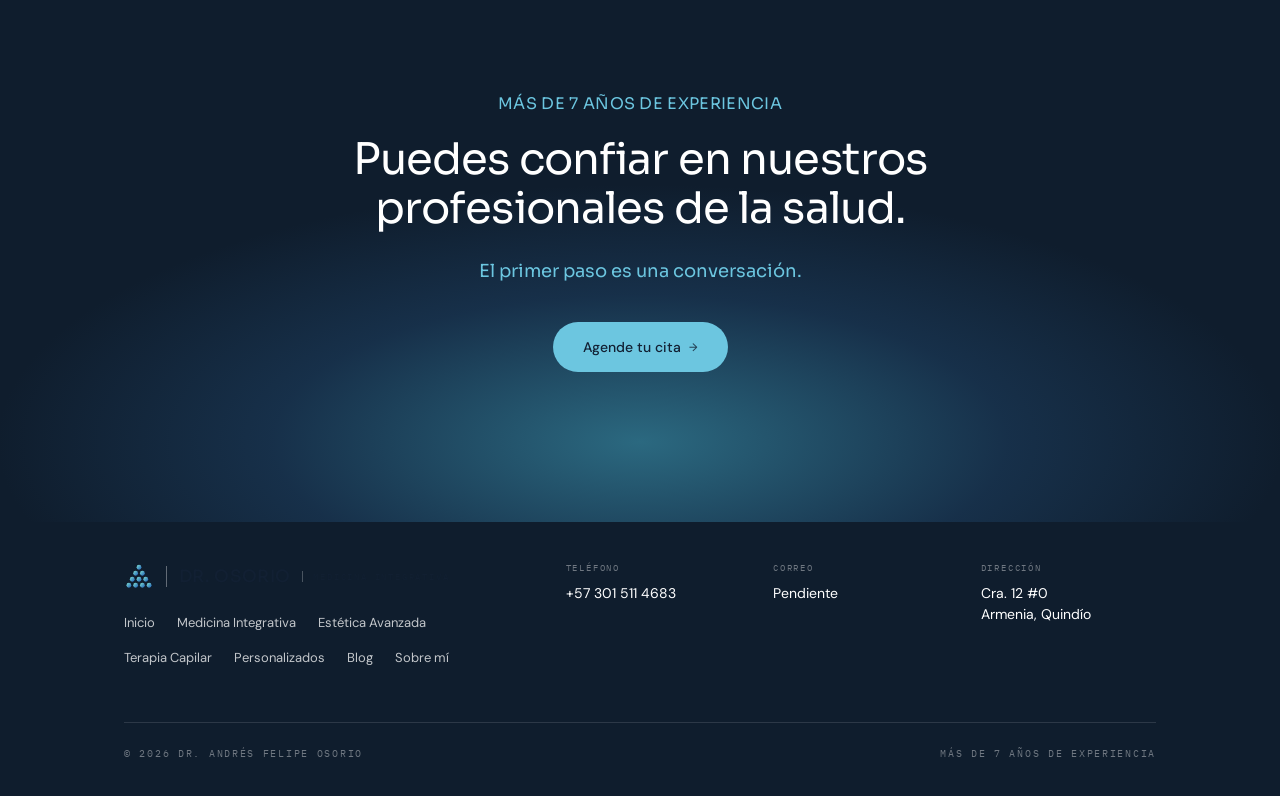
==== commit 066e4c82: "Quita las dos páginas que seguían en el diseño anterior Sobre mí y Tratamientos Personalizados estab" ====
--- a/index.html
+++ b/index.html
@@ -524,7 +524,7 @@
           <h3>Tratamientos Personalizados</h3>
           <p>Si tu caso no encaja en ninguno de los anteriores, escríbeme.</p>
           <ul class="chips"><li>Sin diagnóstico claro</li><li>Varios síntomas</li><li>Seguimiento</li></ul>
-          <a class="more" href="tratamientos-personalizados.html">Ver más →</a>
+          <a class="more" href="#agenda">Escríbeme →</a>
         </article>
       </div>
     </div>
@@ -550,7 +550,6 @@
         <p>Mi camino hacia la medicina integrativa no comenzó en un aula, sino en mi propio cuerpo. Durante años enfrenté problemas de salud que los tratamientos convencionales solo lograban aplacar por un tiempo.</p>
         <blockquote>Silenciar los síntomas no es lo mismo que sanar.</blockquote>
         <p>Esa experiencia me llevó a especializarme en distintas áreas de la medicina y el bienestar, y define hoy la forma en que acompaño a cada paciente.</p>
-        <a class="btn btn-forest" href="sobre-mi.html">Conoce mi historia <span class="arrow">→</span></a>
       </div>
     </div>
   </section>
@@ -658,7 +657,7 @@
     <p class="kicker">Más de 7 años de experiencia</p>
     <h2><span class="line">Puedes confiar en nuestros</span> <span class="line">profesionales de la salud.</span></h2>
     <p class="sub">El primer paso es una conversación.</p>
-    <a class="btn btn-teal" href="tratamientos-personalizados.html">Agende tu cita <span class="arrow">→</span></a>
+    <a class="btn btn-teal" href="tel:+573015114683">Agende tu cita <span class="arrow">→</span></a>
   </section>
 </main>
 
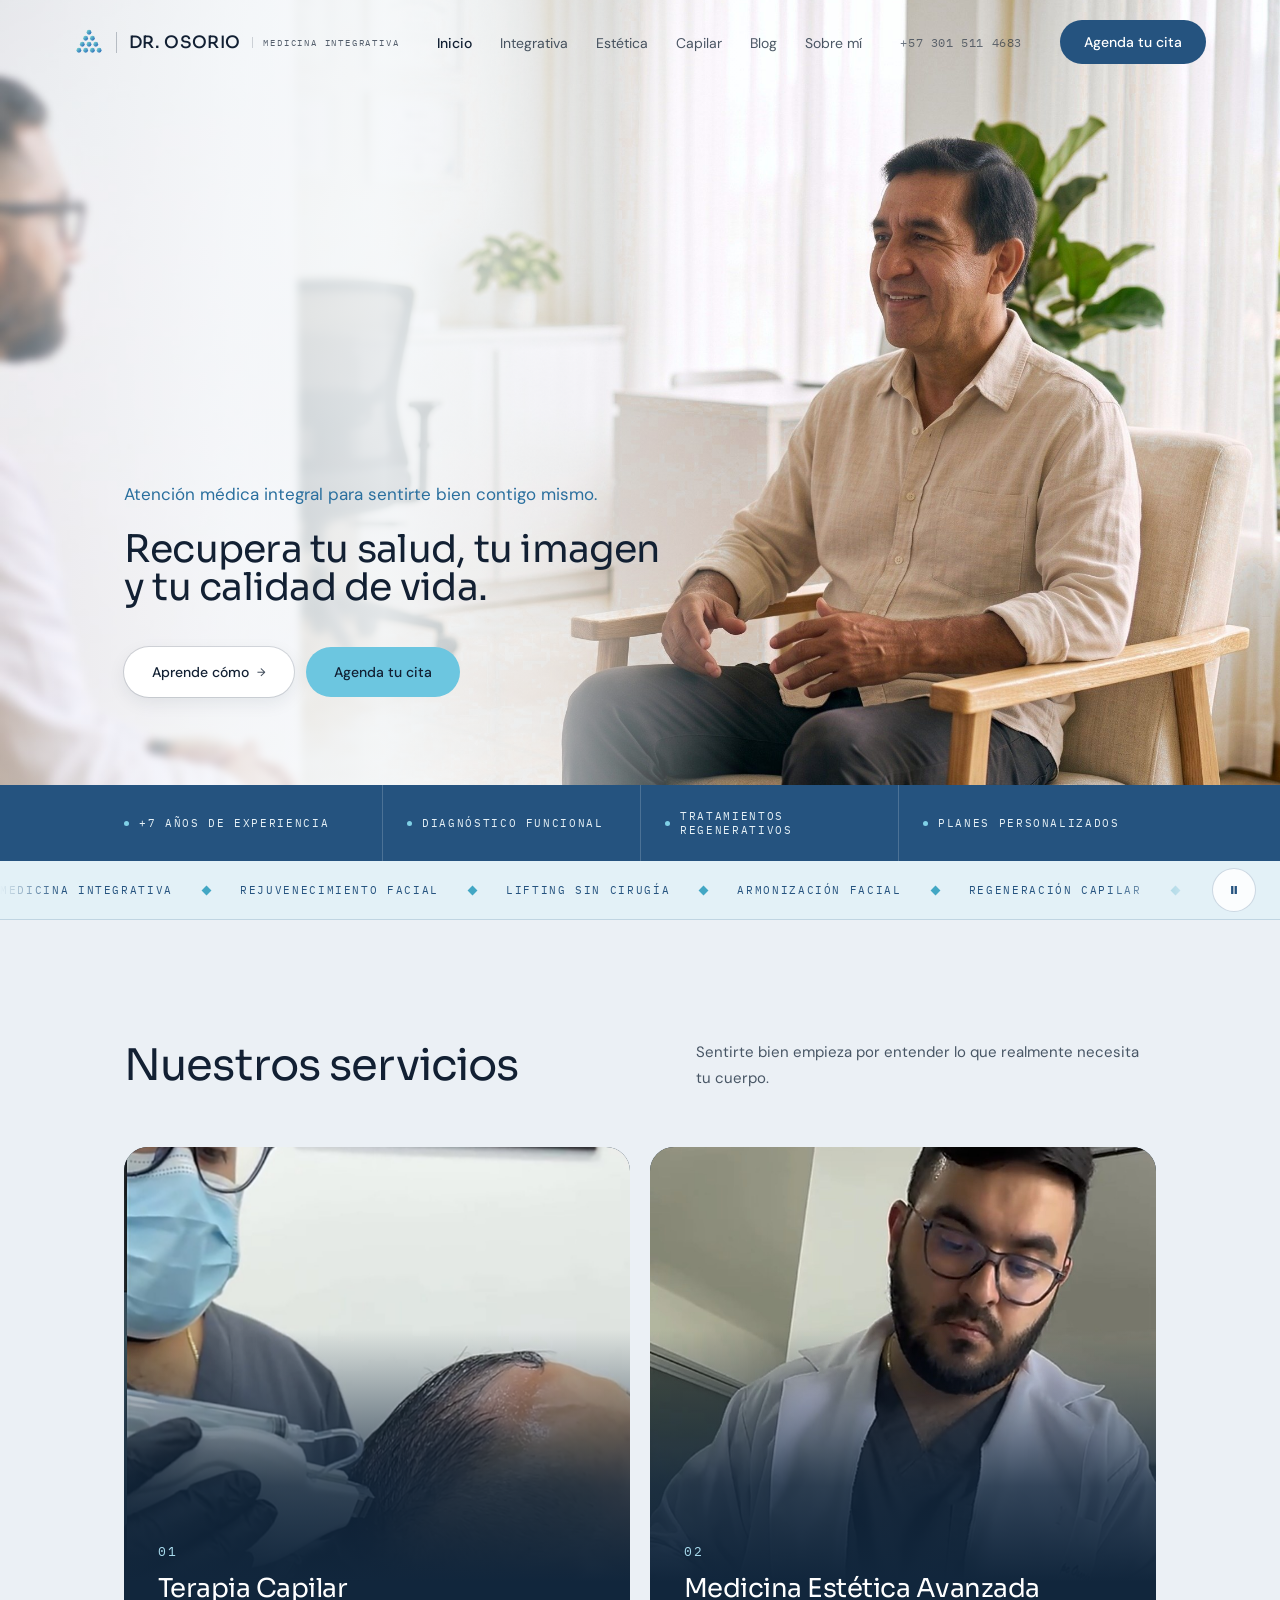
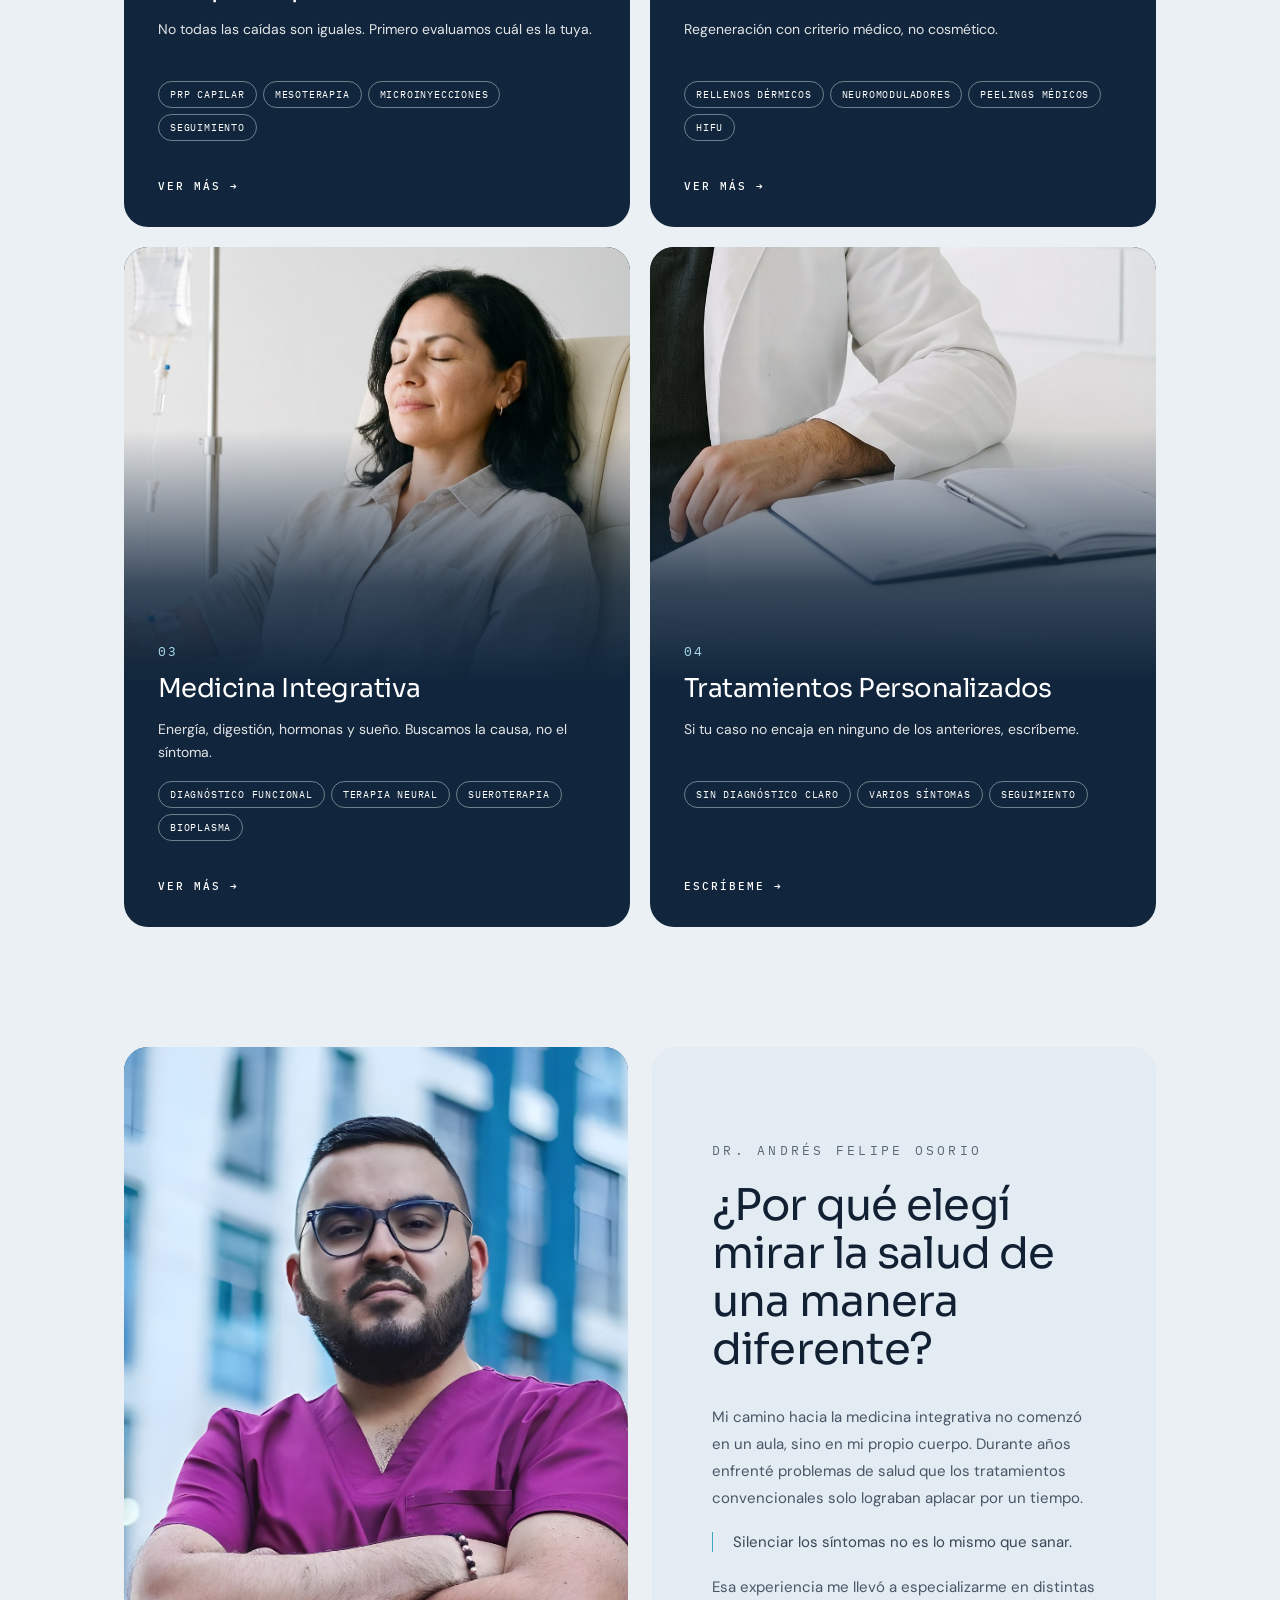
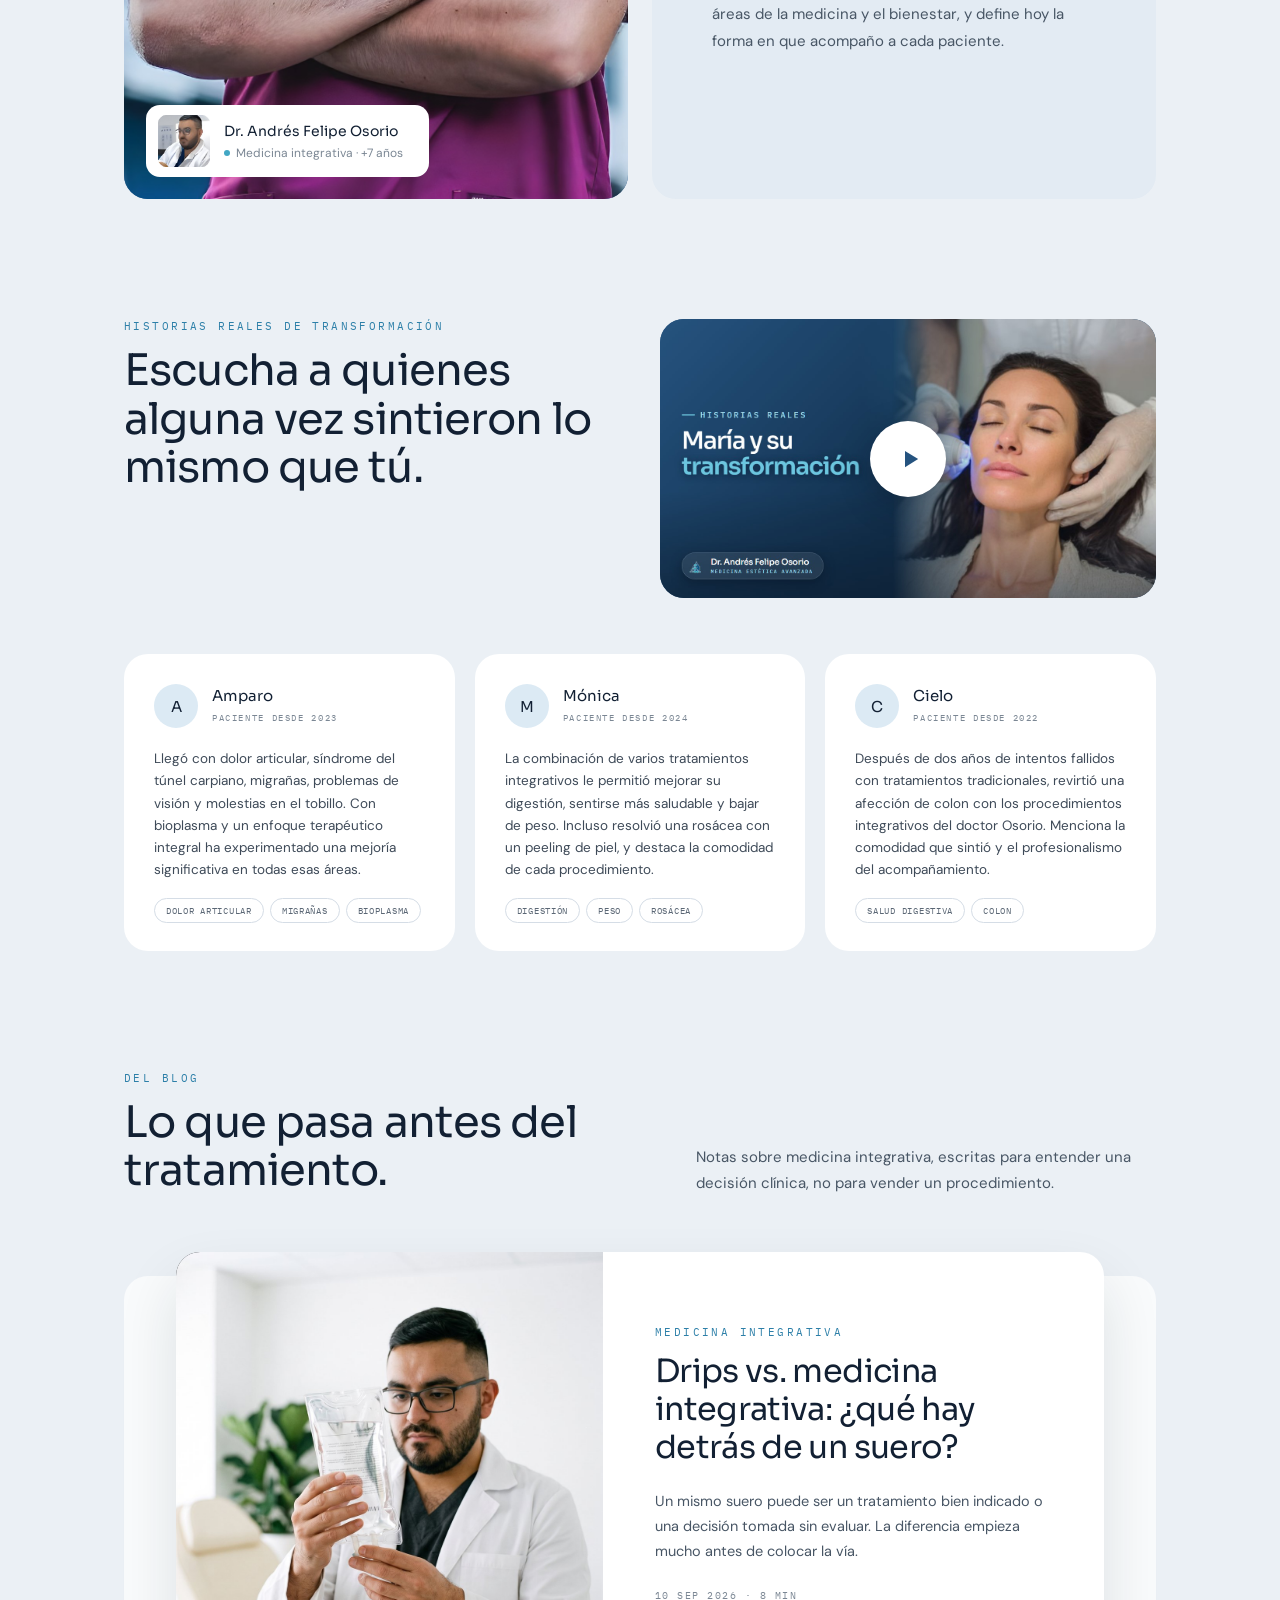
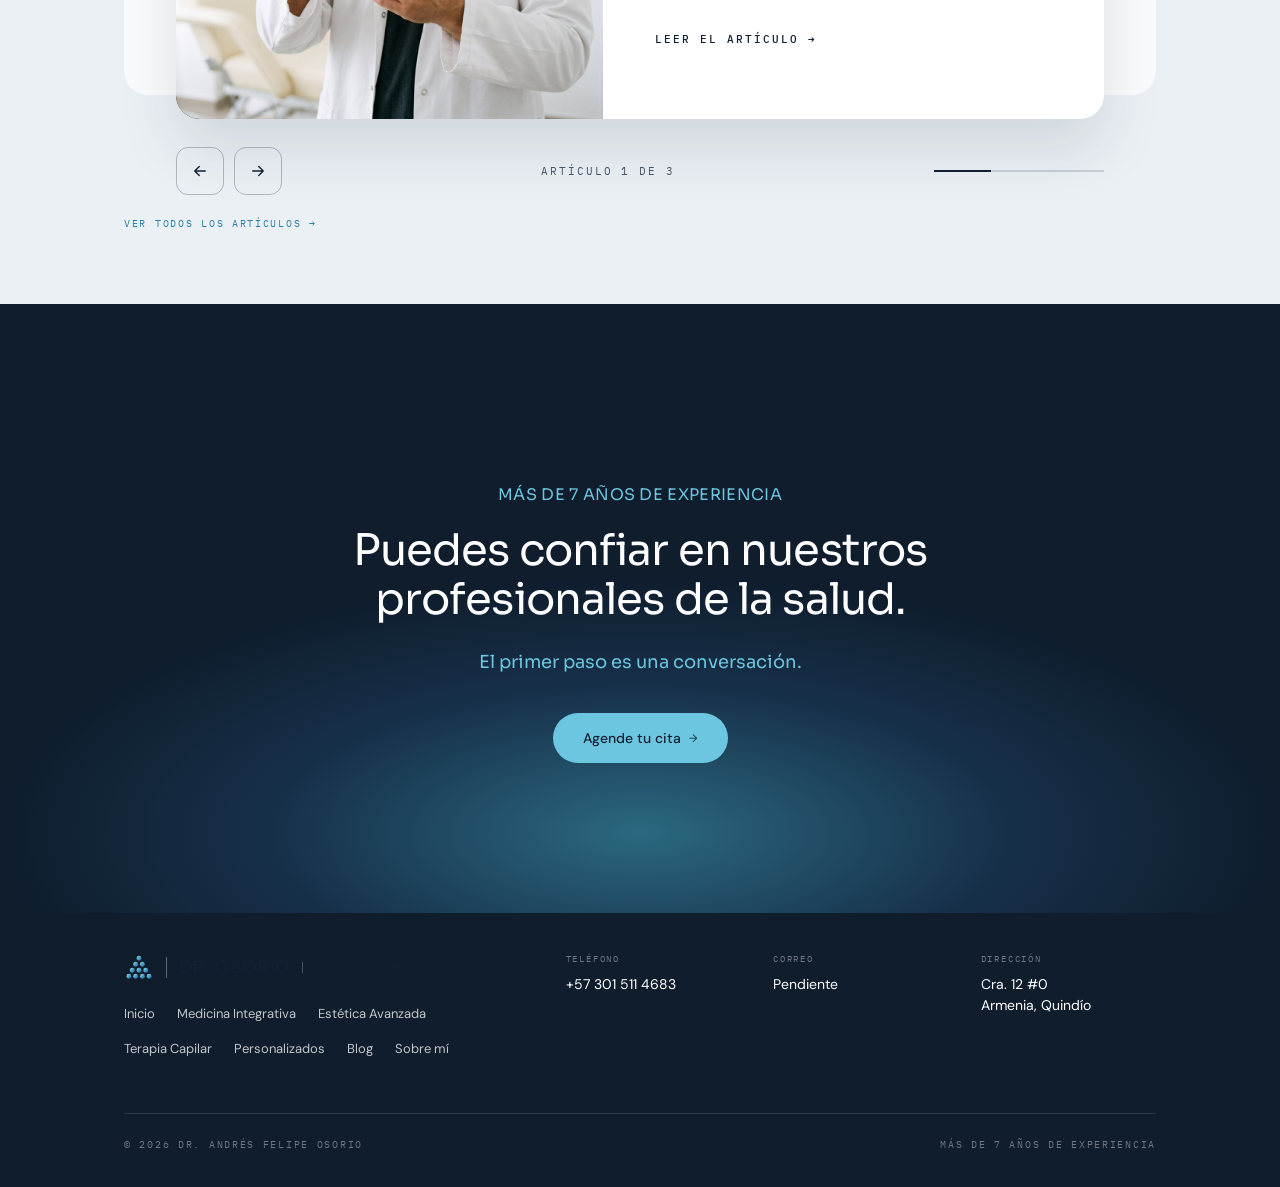
==== commit d30e864d: "Dos artículos nuevos, tarjetas de servicio con degradado y miniatura del video Blog - Artículo «¿Por" ====
--- a/index.html
+++ b/index.html
@@ -205,16 +205,19 @@
   /* Wide still life across the top of the card, text below */
   .service .bg--top img { height: 58%; }
   .service .bg--top::after { background: linear-gradient(180deg, rgba(17,38,60,0) 0%, rgba(17,38,60,0) 38%, rgba(17,38,60,.85) 56%, #11263c 66%); }
-  /* Vertical (portrait) photo shown whole: photo on the right, text column on the left */
-  .service--portrait { background: #11263c; }
-  .service .bg--portrait { left: auto; width: 56%; }
-  .service .bg--portrait img { width: 100%; height: 100%; object-fit: cover; object-position: center top; }
-  .service .bg--portrait::after {
-    background: linear-gradient(90deg, #11263c 0%, rgba(17,38,60,.5) 16%, rgba(17,38,60,0) 34%),
-                linear-gradient(180deg, rgba(17,38,60,0) 70%, rgba(17,38,60,.6) 100%);
-  }
-  .service.service--portrait h3, .service.service--portrait p, .service.service--portrait .chips { max-width: 46%; }
+  /* Tarjetas de servicio: la foto ocupa la parte de arriba y se funde hacia abajo con el
+     azul de la tarjeta; el texto va debajo, a todo el ancho. Igual en todos los tamaños. */
+  .service--portrait { background: #11263c; min-height: 680px; }
+  .service .bg--portrait { left: 0; width: 100%; height: 64%; bottom: auto; }
+  .service .bg--portrait img { width: 100%; height: 100%; object-fit: cover; object-position: center 30%; }
+  .service .bg--portrait::after { background: linear-gradient(180deg, rgba(17,38,60,0) 42%, rgba(17,38,60,.82) 78%, #11263c 100%); }
+  .service.service--portrait h3, .service.service--portrait p, .service.service--portrait .chips { max-width: none; }
   .service.service--portrait h3 { font-size: 26px; }
+  .service.service--portrait .chips { min-height: 68px; align-content: flex-start; }
+  .service.service--portrait p { min-height: 3.2em; }                 /* reserva dos líneas: los títulos vecinos quedan alineados */
+  @media (min-width: 821px) and (max-width: 1040px) {
+    .service.service--portrait h3 { min-height: 2.3em; }               /* dos columnas estrechas: los títulos pueden ocupar dos líneas */
+  }
   /* Full-height card image (for clean photos without baked-in text) */
   .service .bg--full img { height: 100%; object-position: center 30%; }
   .service .bg--full::after {
@@ -369,10 +372,6 @@
     .service .bg--top::after { background: linear-gradient(180deg, rgba(17,38,60,0) 0%, rgba(17,38,60,0) 30%, rgba(17,38,60,.9) 42%, #11263c 48%); }
     /* Portrait cards on mobile: photo on top, text below */
     .service--portrait { min-height: 700px; }
-    .service .bg--portrait { width: 100%; left: 0; height: 64%; bottom: auto; }
-    .service .bg--portrait img { object-position: center 30%; }
-    .service .bg--portrait::after { background: linear-gradient(180deg, rgba(17,38,60,0) 55%, #11263c 100%); }
-    .service.service--portrait h3, .service.service--portrait p, .service.service--portrait .chips { max-width: none; }
     .nav .btn { display: none; }
   }
   @media (prefers-reduced-motion: reduce) {
@@ -489,7 +488,7 @@
 
         <!-- Card 01 | REVIEW #3: real footage from Dr. Osorio's Instagram. Vertical frame shown whole on the right. -->
         <article class="service service--portrait">
-          <div class="bg bg--portrait"><img src="assets/img/card-capilar.jpg" alt="Aplicación de un tratamiento capilar con microinyecciones" style="object-position: 70% center"></div>
+          <div class="bg bg--portrait"><img src="assets/img/r-04eb906f.jpg" alt="Dr. Andrés Osorio durante un tratamiento capilar" style="object-position: 50% 32%"></div>
           <div class="num">01</div>
           <h3>Terapia Capilar</h3>
           <p>No todas las caídas son iguales. Primero evaluamos cuál es la tuya.</p>
@@ -500,7 +499,7 @@
         <!-- Card 02 | REVIEW #3 DONE: real footage of Dr. Osorio from Instagram (no needles). Swap for a sharper frame from the original video if available. -->
         <article class="service service--portrait">
           <!-- Vertical video frame shown whole on the right so the equipment stays visible -->
-          <div class="bg bg--portrait"><img src="assets/img/card-estetica.jpg" alt="Paciente recibiendo un tratamiento estético facial" style="object-position: 88% center"></div>
+          <div class="bg bg--portrait"><img src="assets/img/r-ab7ee1df.jpg" alt="Dr. Andrés Osorio durante un tratamiento estético" style="object-position: 50% 14%"></div>
           <div class="num">02</div>
           <h3>Medicina Estética Avanzada</h3>
           <p>Regeneración con criterio médico, no cosmético.</p>
@@ -509,7 +508,7 @@
         </article>
         <!-- Card 03: same IV therapy image as the Integrativa hero (brother's request). File: images/medicina-integrativa.jpg -->
         <article class="service service--portrait">
-          <div class="bg bg--portrait"><img src="assets/img/card-integrativa.jpg" alt="Dr. Andrés Felipe Osorio atendiendo a una paciente en consulta" style="object-position: center 30%"></div>
+          <div class="bg bg--portrait"><img src="assets/img/r-5ca32f5f.jpg" alt="Paciente recibiendo sueroterapia en una clínica de bienestar" style="object-position: 50% 28%"></div>
           <div class="num">03</div>
           <h3>Medicina Integrativa</h3>
           <p>Energía, digestión, hormonas y sueño. Buscamos la causa, no el síntoma.</p>
@@ -519,7 +518,7 @@
 
         <!-- Card 04: AI image of Dr. Osorio in his office. File: images/tratamientos-personalizados.jpg -->
         <article class="service service--portrait">
-          <div class="bg bg--portrait"><img src="assets/img/card-planes.jpg" alt="Mujer al aire libre, con aspecto de bienestar" style="object-position: 50% center"></div>
+          <div class="bg bg--portrait"><img src="assets/img/r-80ea21fd.jpg" alt="Cuaderno de notas en consulta" style="object-position: 50% 55%"></div>
           <div class="num">04</div>
           <h3>Tratamientos Personalizados</h3>
           <p>Si tu caso no encaja en ninguno de los anteriores, escríbeme.</p>
@@ -566,10 +565,10 @@
           <!--
             VIDEO PLACEHOLDER: when the video is ready, replace everything inside <div class="video-frame"> with ONE of these:
             YouTube:  <iframe src="https://www.youtube.com/embed/VIDEO_ID" title="Testimonios de pacientes" allow="accelerometer; autoplay; encrypted-media; picture-in-picture" allowfullscreen></iframe>
-            Own file: <video src="videos/testimonios.mp4" poster="assets/img/video-maria.jpg" controls playsinline preload="metadata"></video>
+            Own file: <video src="videos/testimonios.mp4" poster="assets/img/video-maria-2.jpg" controls playsinline preload="metadata"></video>
           -->
           <div class="video-frame">
-            <img class="poster" src="assets/img/video-maria.jpg" alt="" width="1280" height="720" loading="lazy">
+            <img class="poster" src="assets/img/video-maria-2.jpg" alt="" width="1280" height="720" loading="lazy">
             <button class="play" type="button" aria-label="Reproducir el video: María y su transformación">
               <svg viewBox="0 0 24 24" aria-hidden="true"><path d="M8 5.5v13l10.5-6.5z"/></svg>
             </button>
@@ -625,16 +624,18 @@
             <p class="eyebrow">Terapia capilar</p>
             <h3>¿Por qué el shampoo anticaída no te está funcionando?</h3>
             <p>Un mismo producto puede ayudarle a una persona y no hacer nada por otra. La diferencia empieza por entender qué tipo de caída tienes antes de elegir un tratamiento.</p>
-            <span class="soon">Próximamente</span>
+            <div class="meta">12 Oct 2026 · 8 min</div>
+            <a class="more" href="blog-shampoo-anticaida.html">Leer el artículo →</a>
           </div>
         </article>
         <article class="slide" role="group" aria-roledescription="diapositiva" aria-label="3 de 3">
           <div class="slide-img"><img src="assets/img/blog-estetica.jpg" alt="Paciente recibiendo un tratamiento estético facial" style="object-position: center 40%" loading="lazy"></div>
           <div class="slide-txt">
             <p class="eyebrow">Medicina estética</p>
-            <h3>Lo que debería pasar antes de tu primer procedimiento estético</h3>
-            <p>Elegir un procedimiento por lo que se ve en redes no es lo mismo que elegirlo después de una valoración. La diferencia empieza en entender qué quieres lograr y qué necesita tu piel.</p>
-            <span class="soon">Próximamente</span>
+            <h3>¿Cómo elegir el procedimiento estético indicado para mí?</h3>
+            <p>Aunque varios procedimientos prometen resultados similares, no todos funcionan de la misma manera. De hecho, dos personas pueden querer mejorar exactamente lo mismo y necesitar tratamientos completamente diferentes.</p>
+            <div class="meta">12 Oct 2026 · 5 min</div>
+            <a class="more" href="blog-elegir-procedimiento-estetico.html">Leer el artículo →</a>
           </div>
         </article>
           </div>
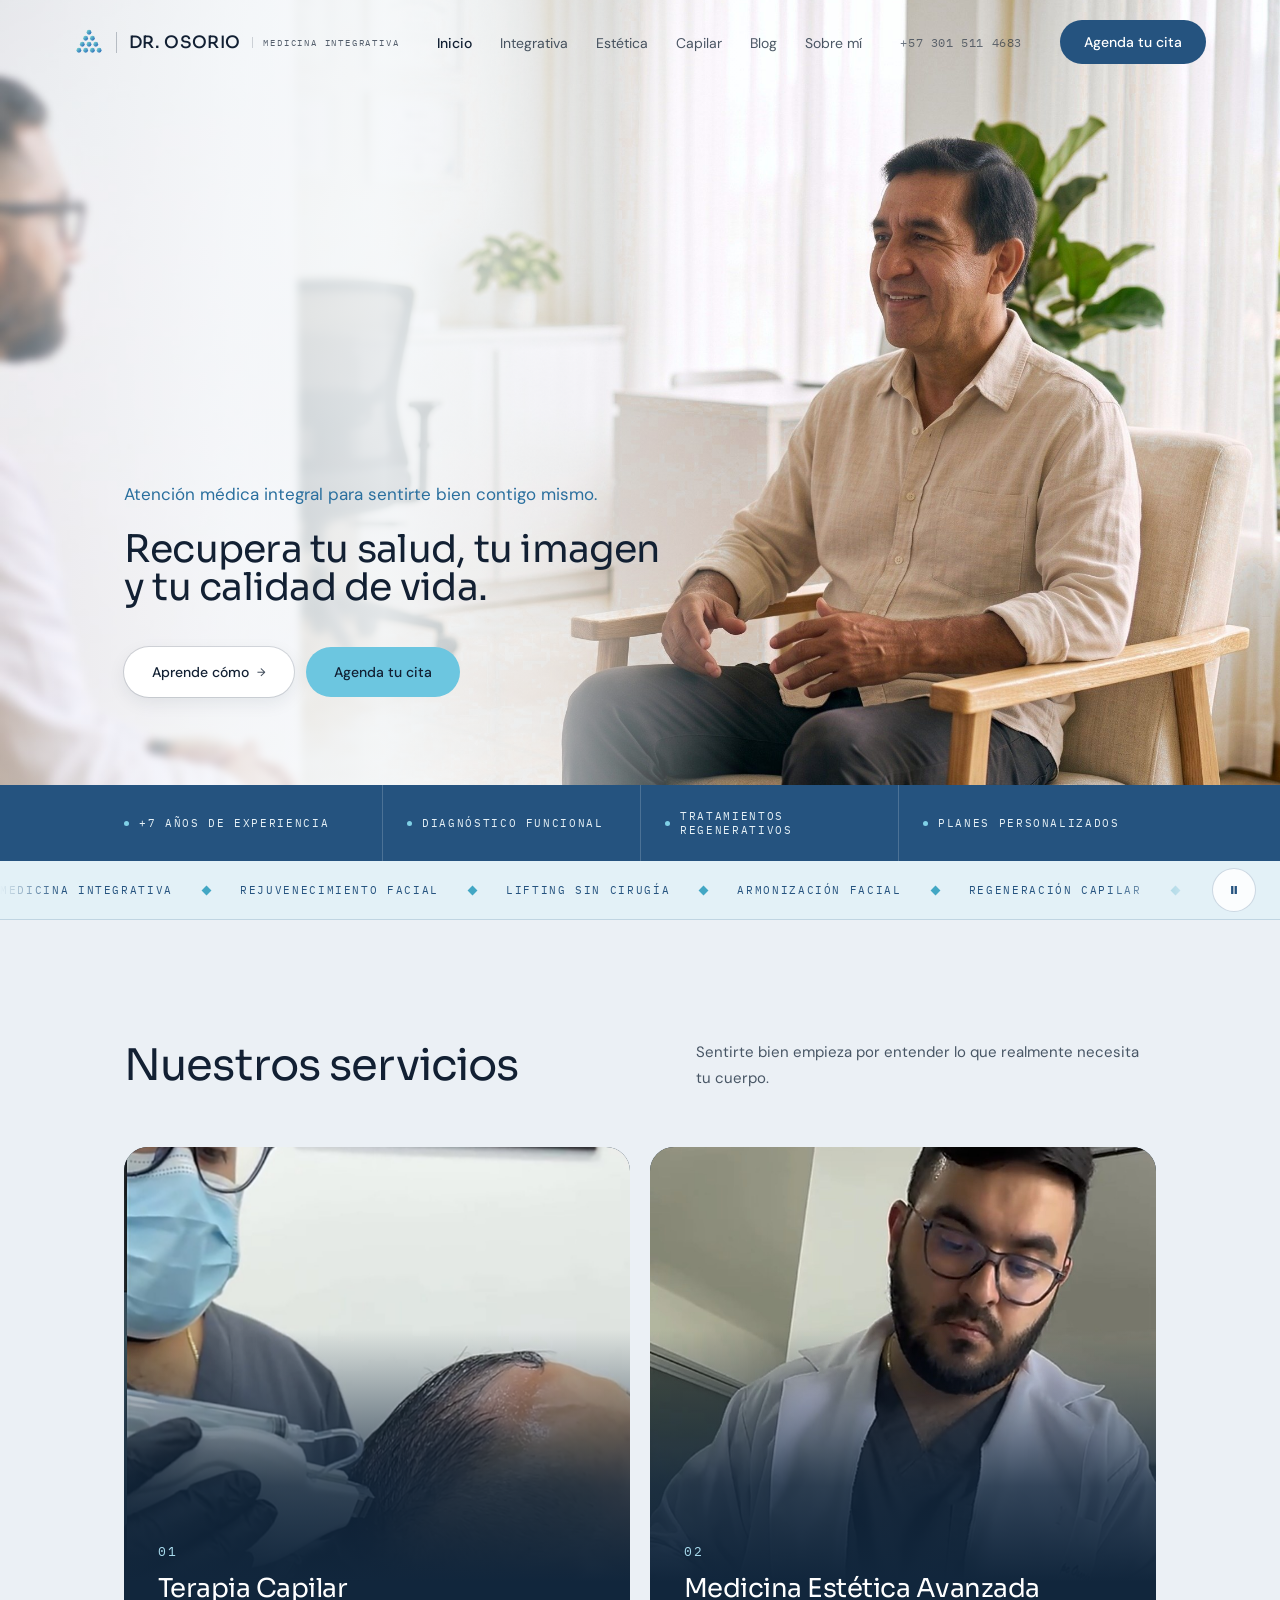
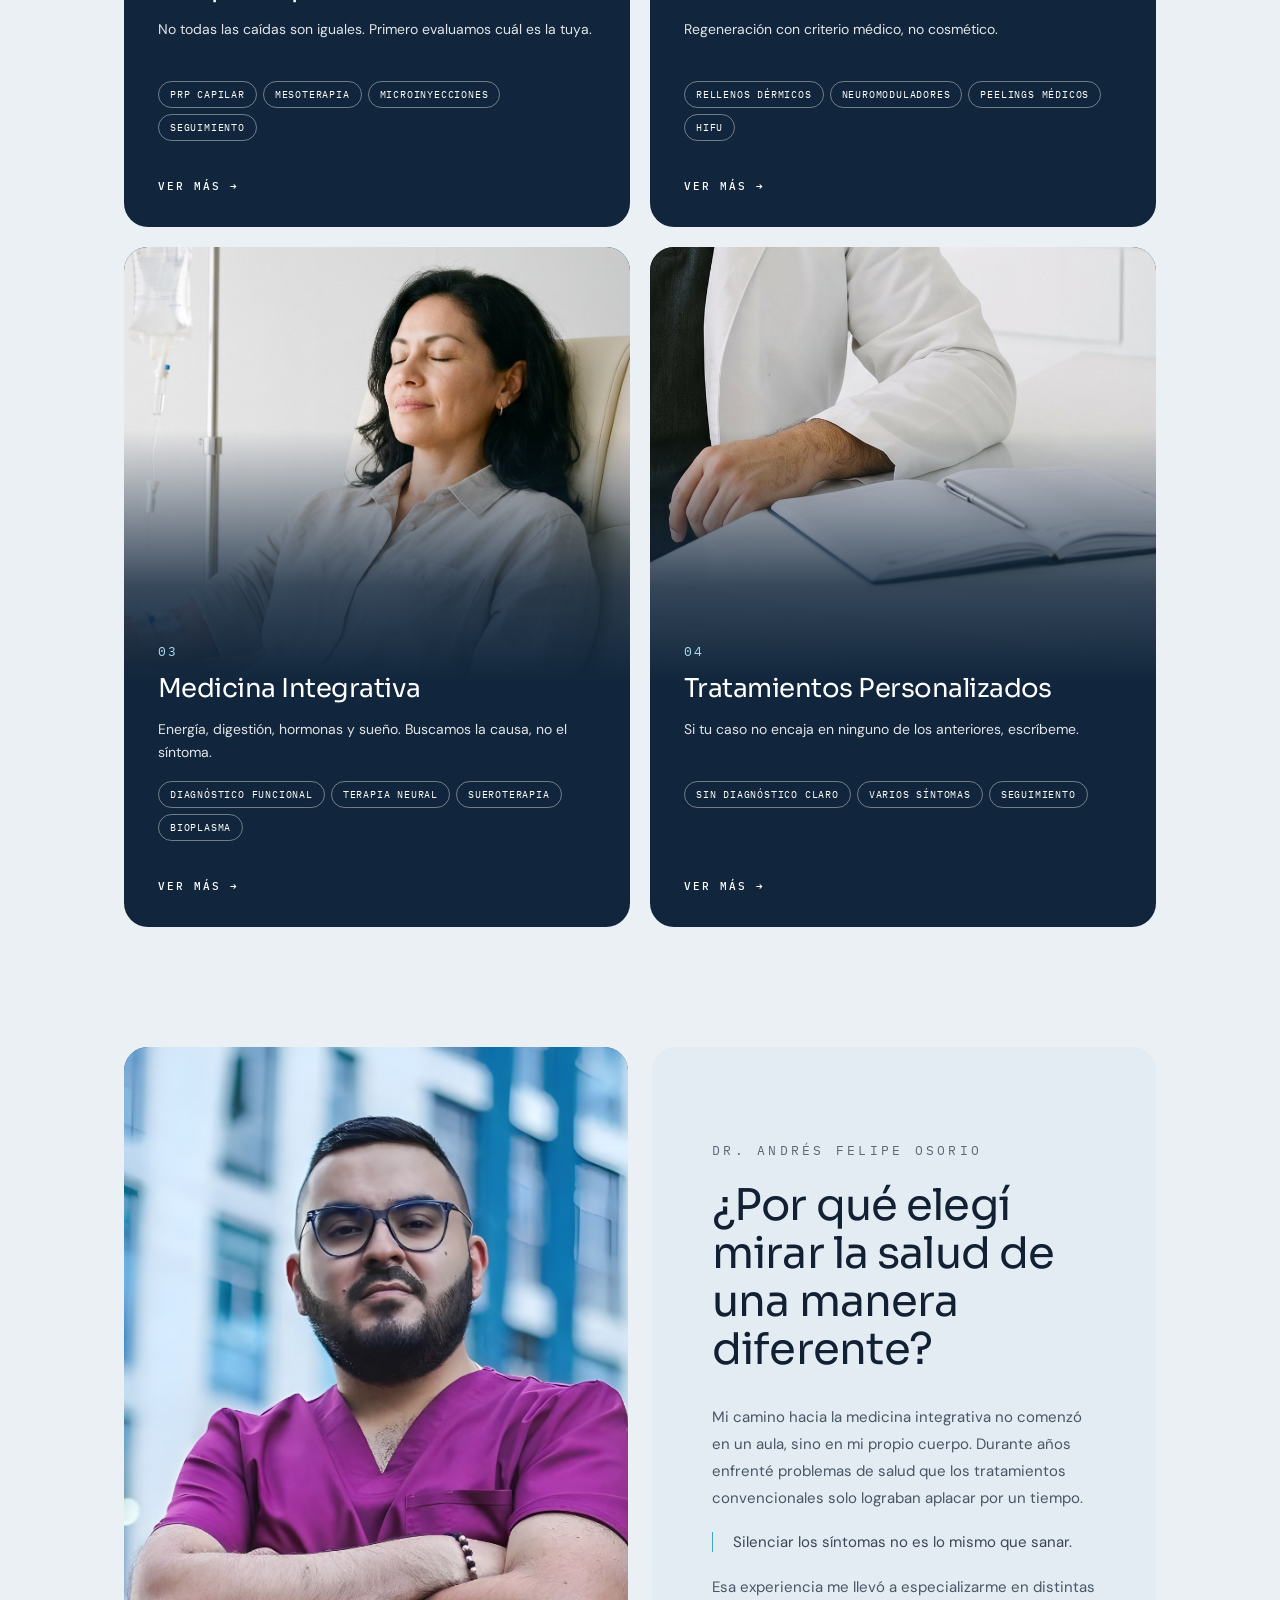
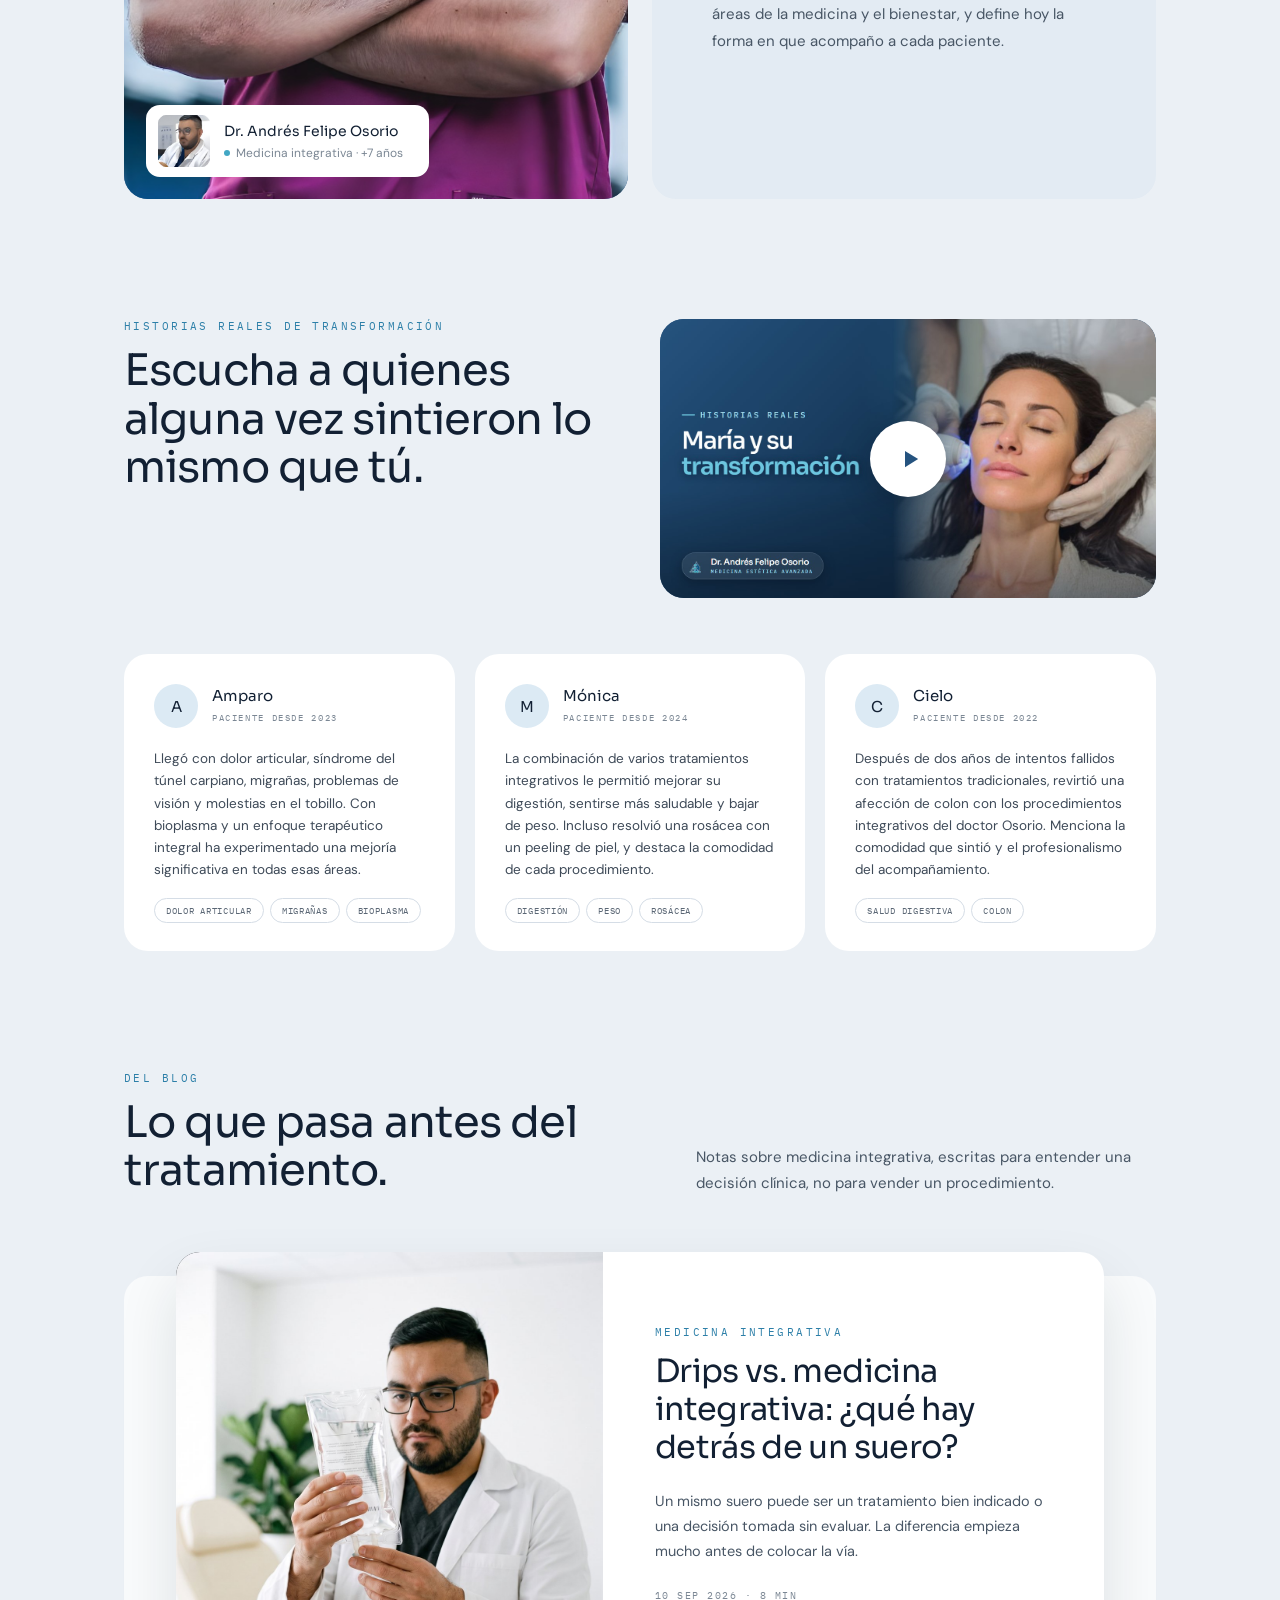
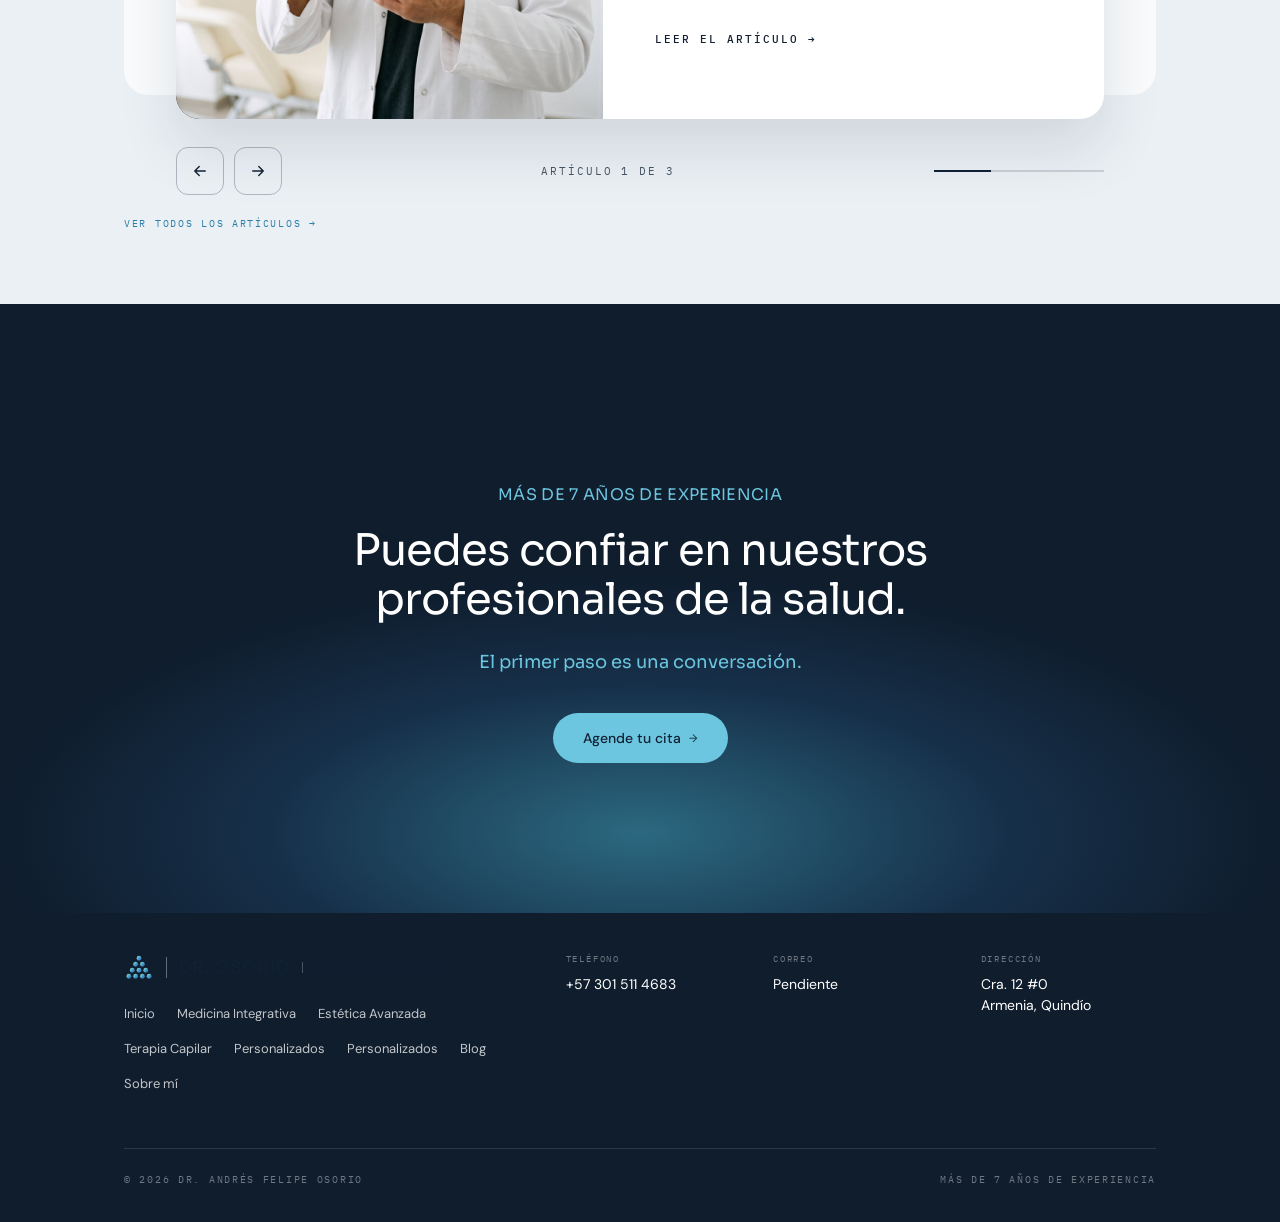
==== commit e20de2a2: "Página de Tratamientos Personalizados en el diseño nuevo Se rehace la página retirada, ahora con el " ====
--- a/index.html
+++ b/index.html
@@ -523,7 +523,7 @@
           <h3>Tratamientos Personalizados</h3>
           <p>Si tu caso no encaja en ninguno de los anteriores, escríbeme.</p>
           <ul class="chips"><li>Sin diagnóstico claro</li><li>Varios síntomas</li><li>Seguimiento</li></ul>
-          <a class="more" href="#agenda">Escríbeme →</a>
+          <a class="more" href="tratamientos-personalizados.html">Ver más →</a>
         </article>
       </div>
     </div>
@@ -677,6 +677,7 @@
           <li><a href="medicina-integrativa.html">Medicina Integrativa</a></li>
           <li><a href="medicina-estetica.html">Estética Avanzada</a></li>
           <li><a href="terapia-capilar.html">Terapia Capilar</a></li>
+          <li><a href="tratamientos-personalizados.html">Personalizados</a></li>
           <li><a href="#servicios">Personalizados</a></li>
           <li><a href="blog.html">Blog</a></li>
           <li><a href="#sobre-mi">Sobre mí</a></li>
